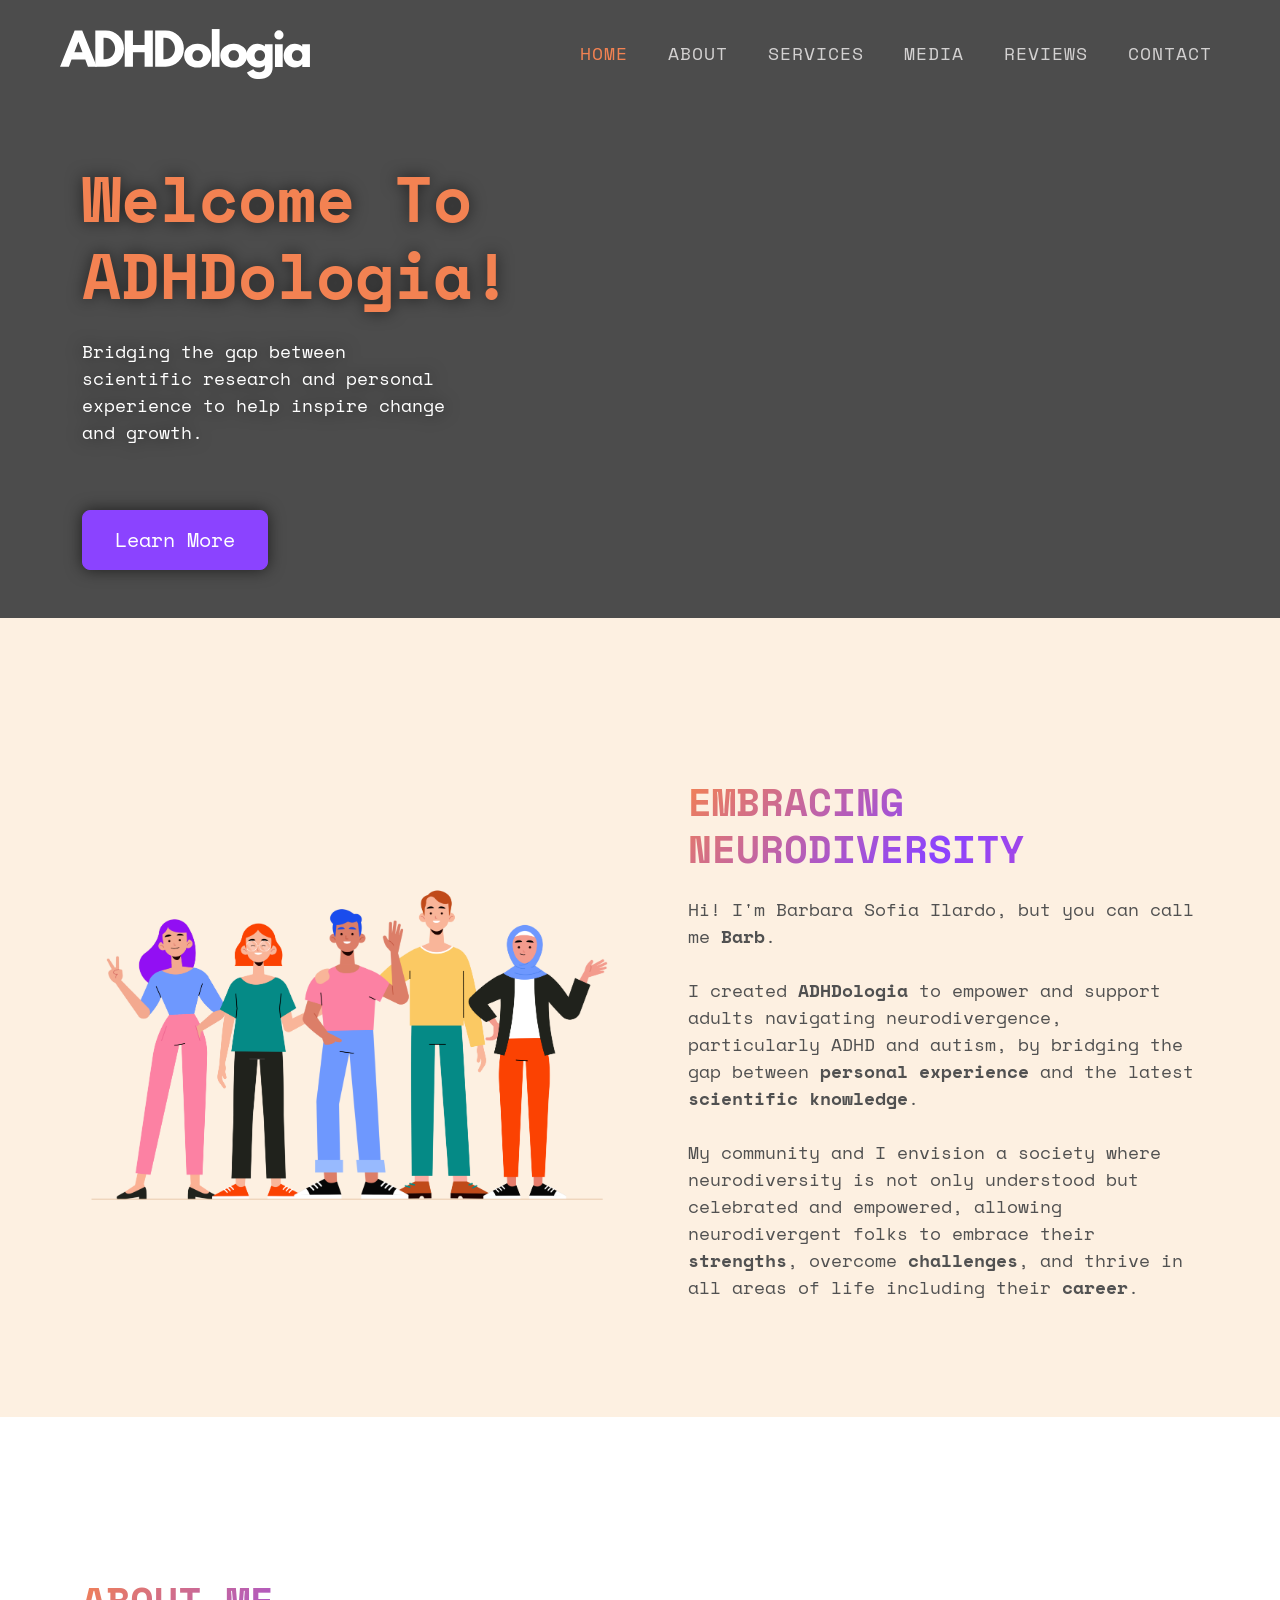
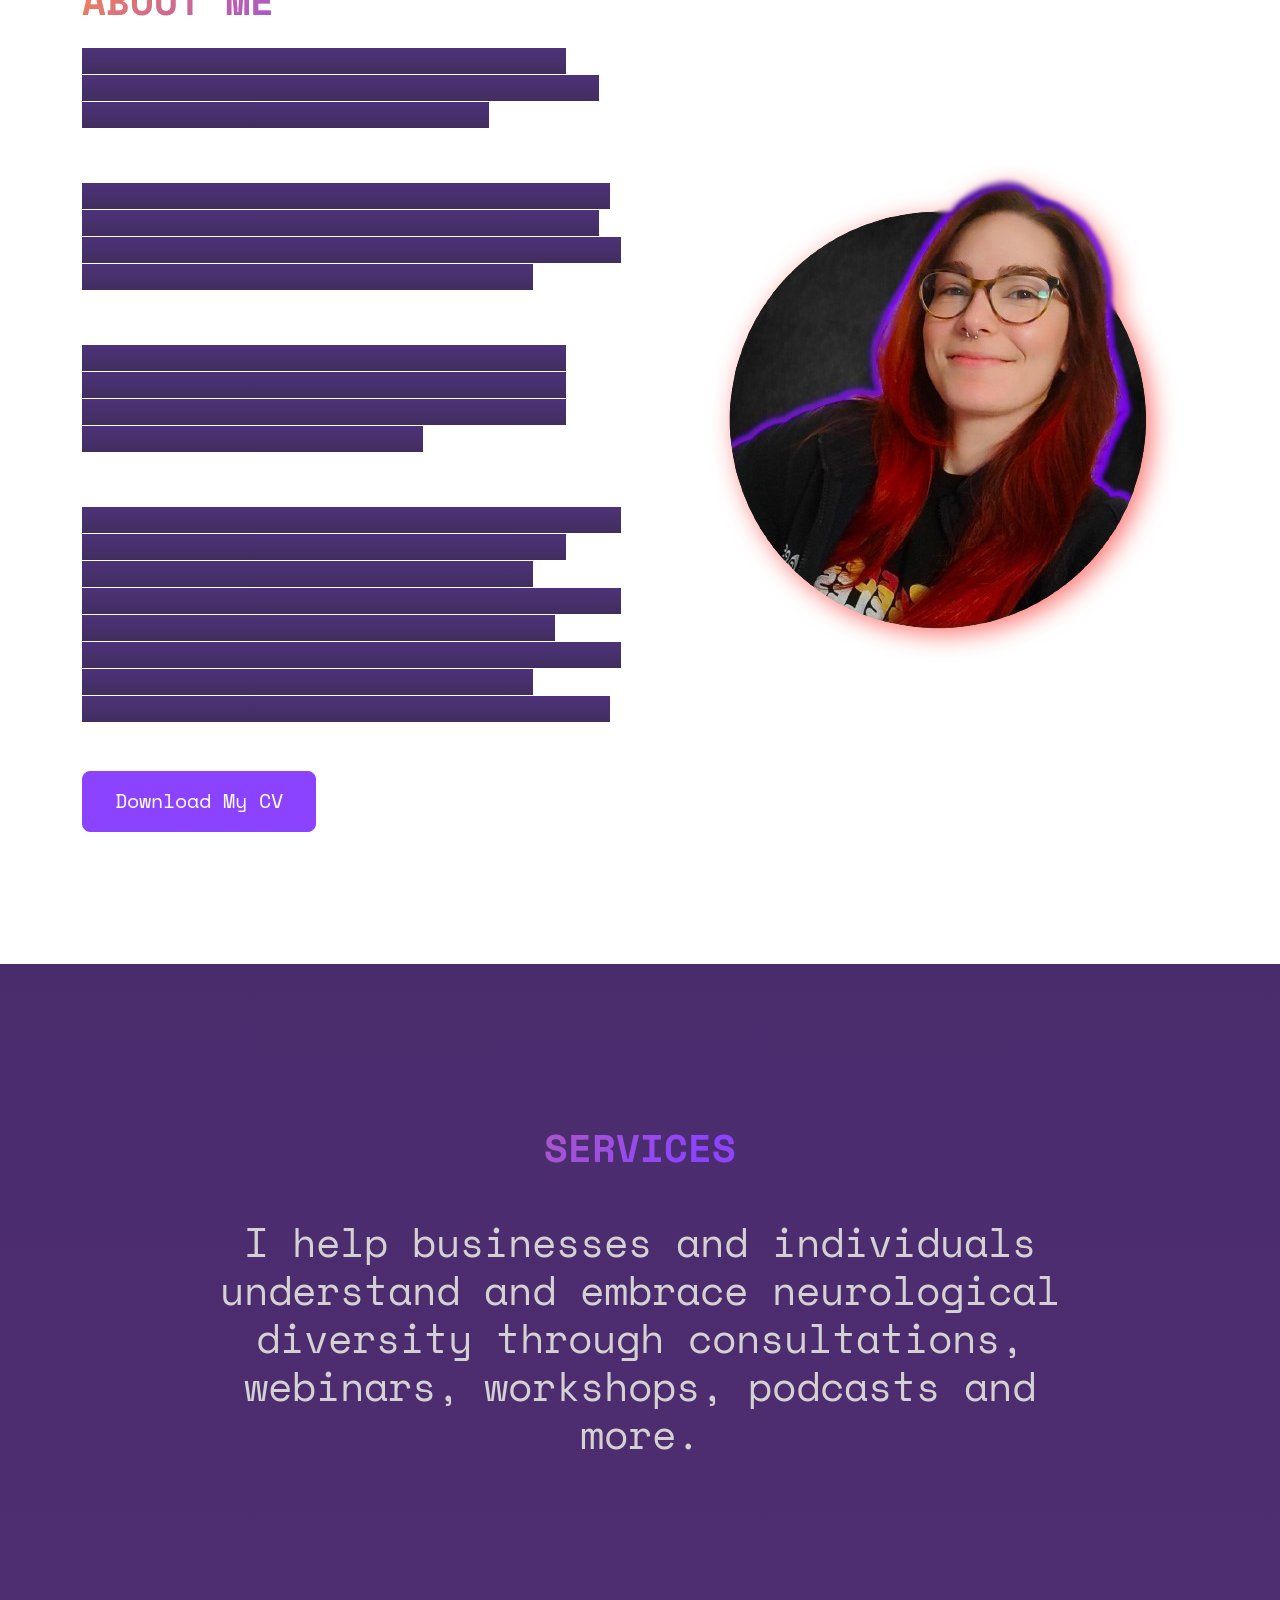
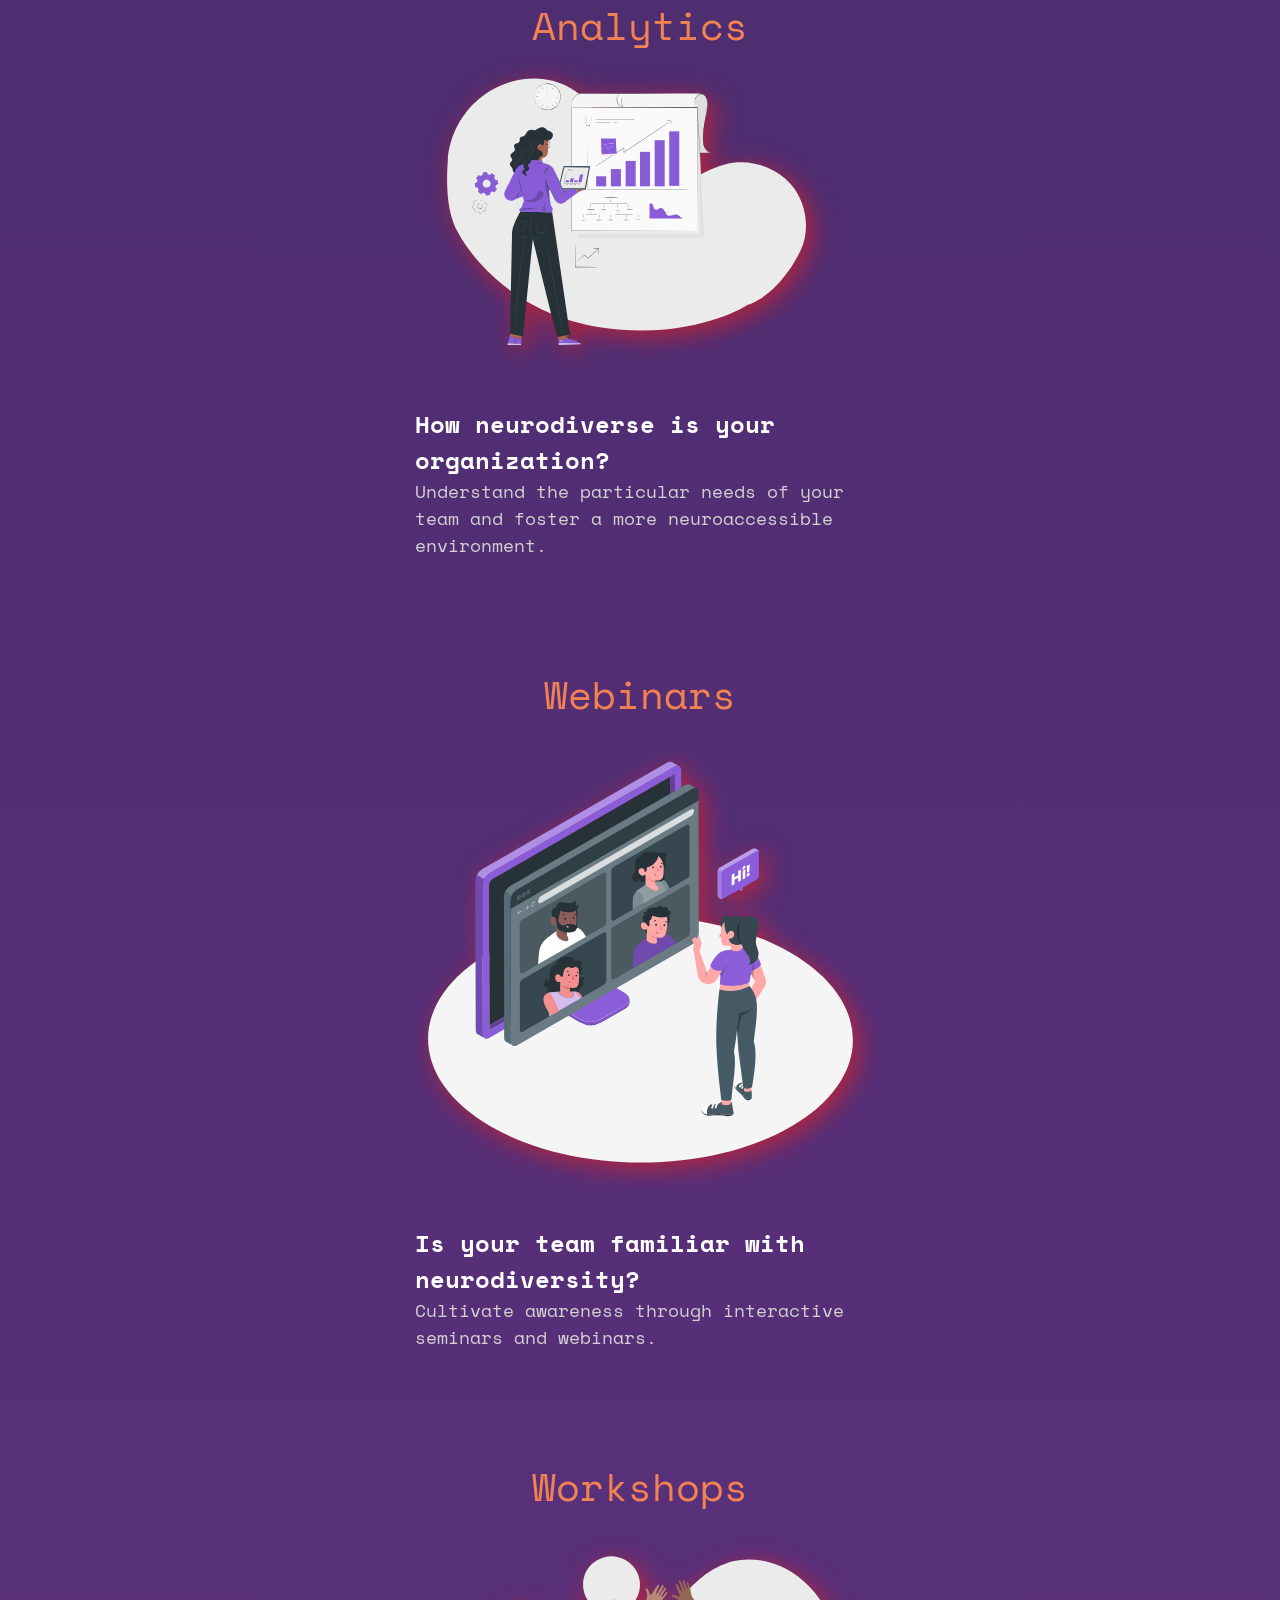
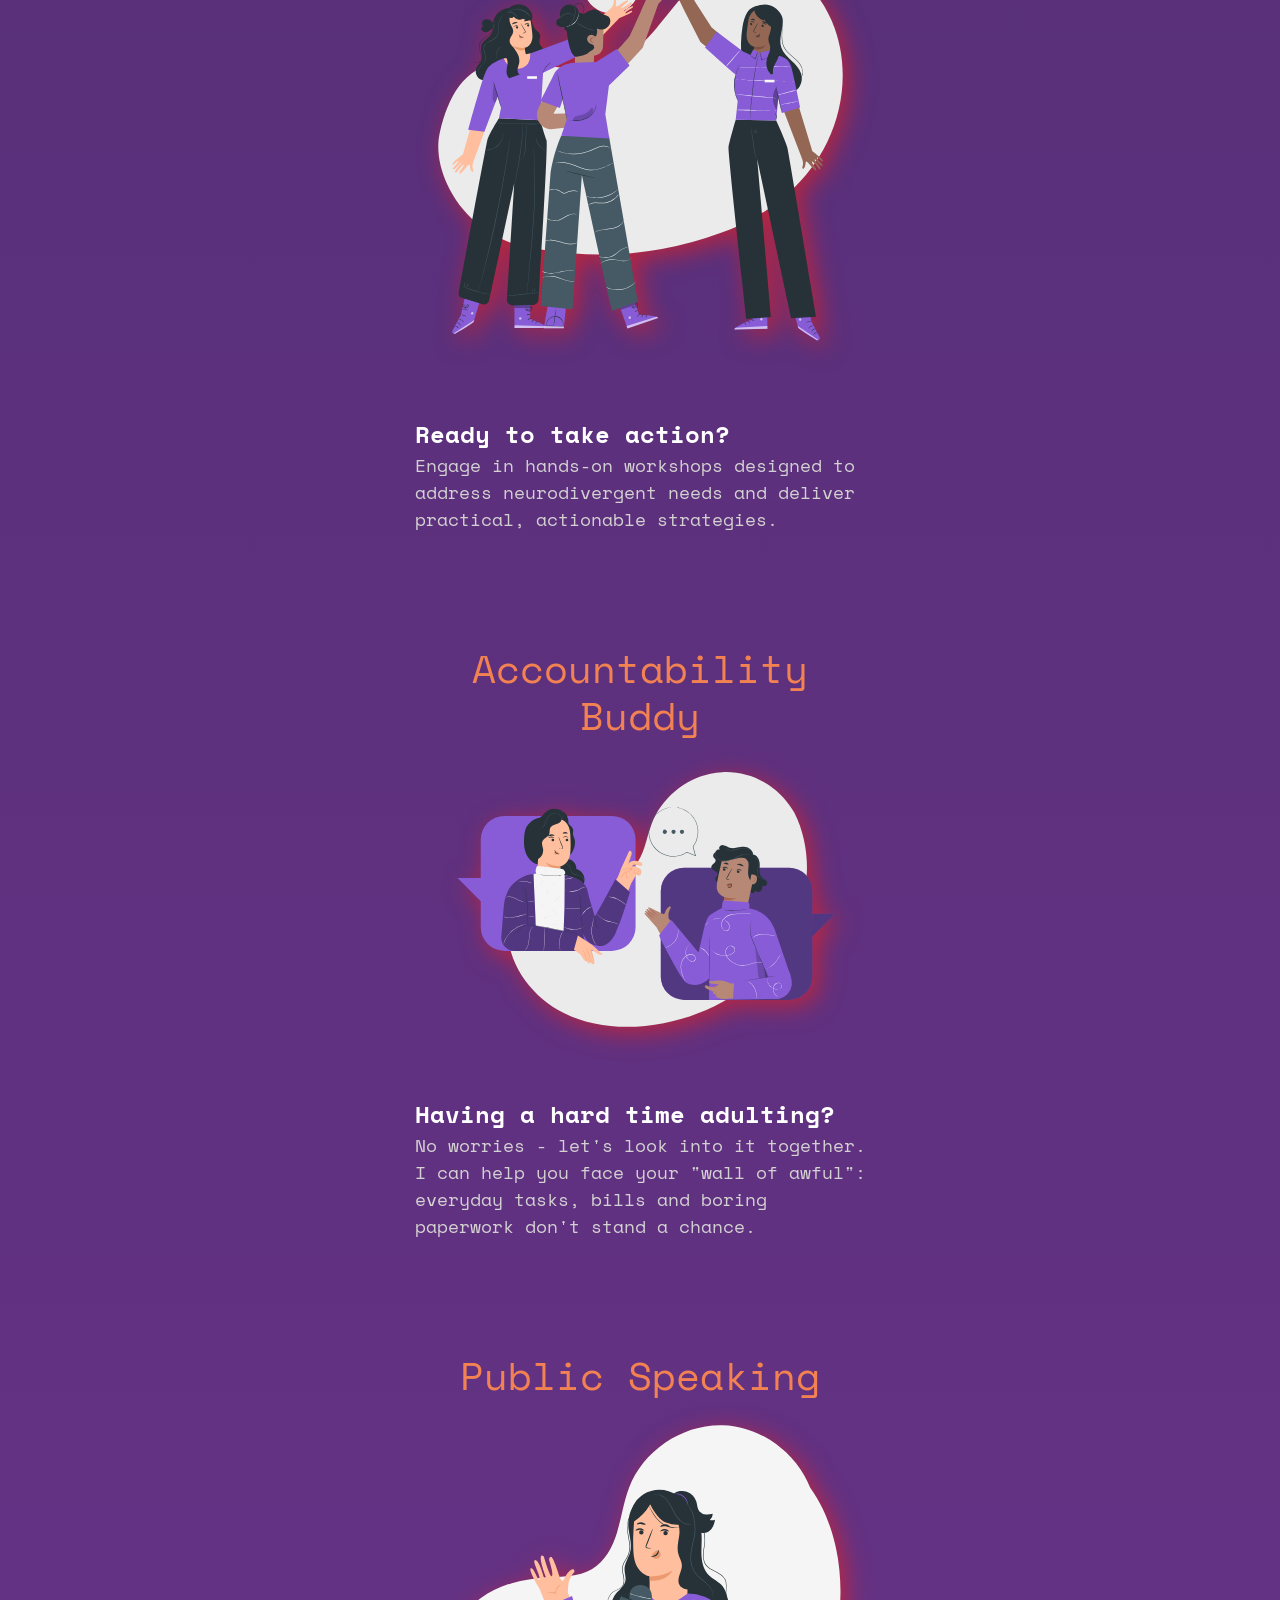
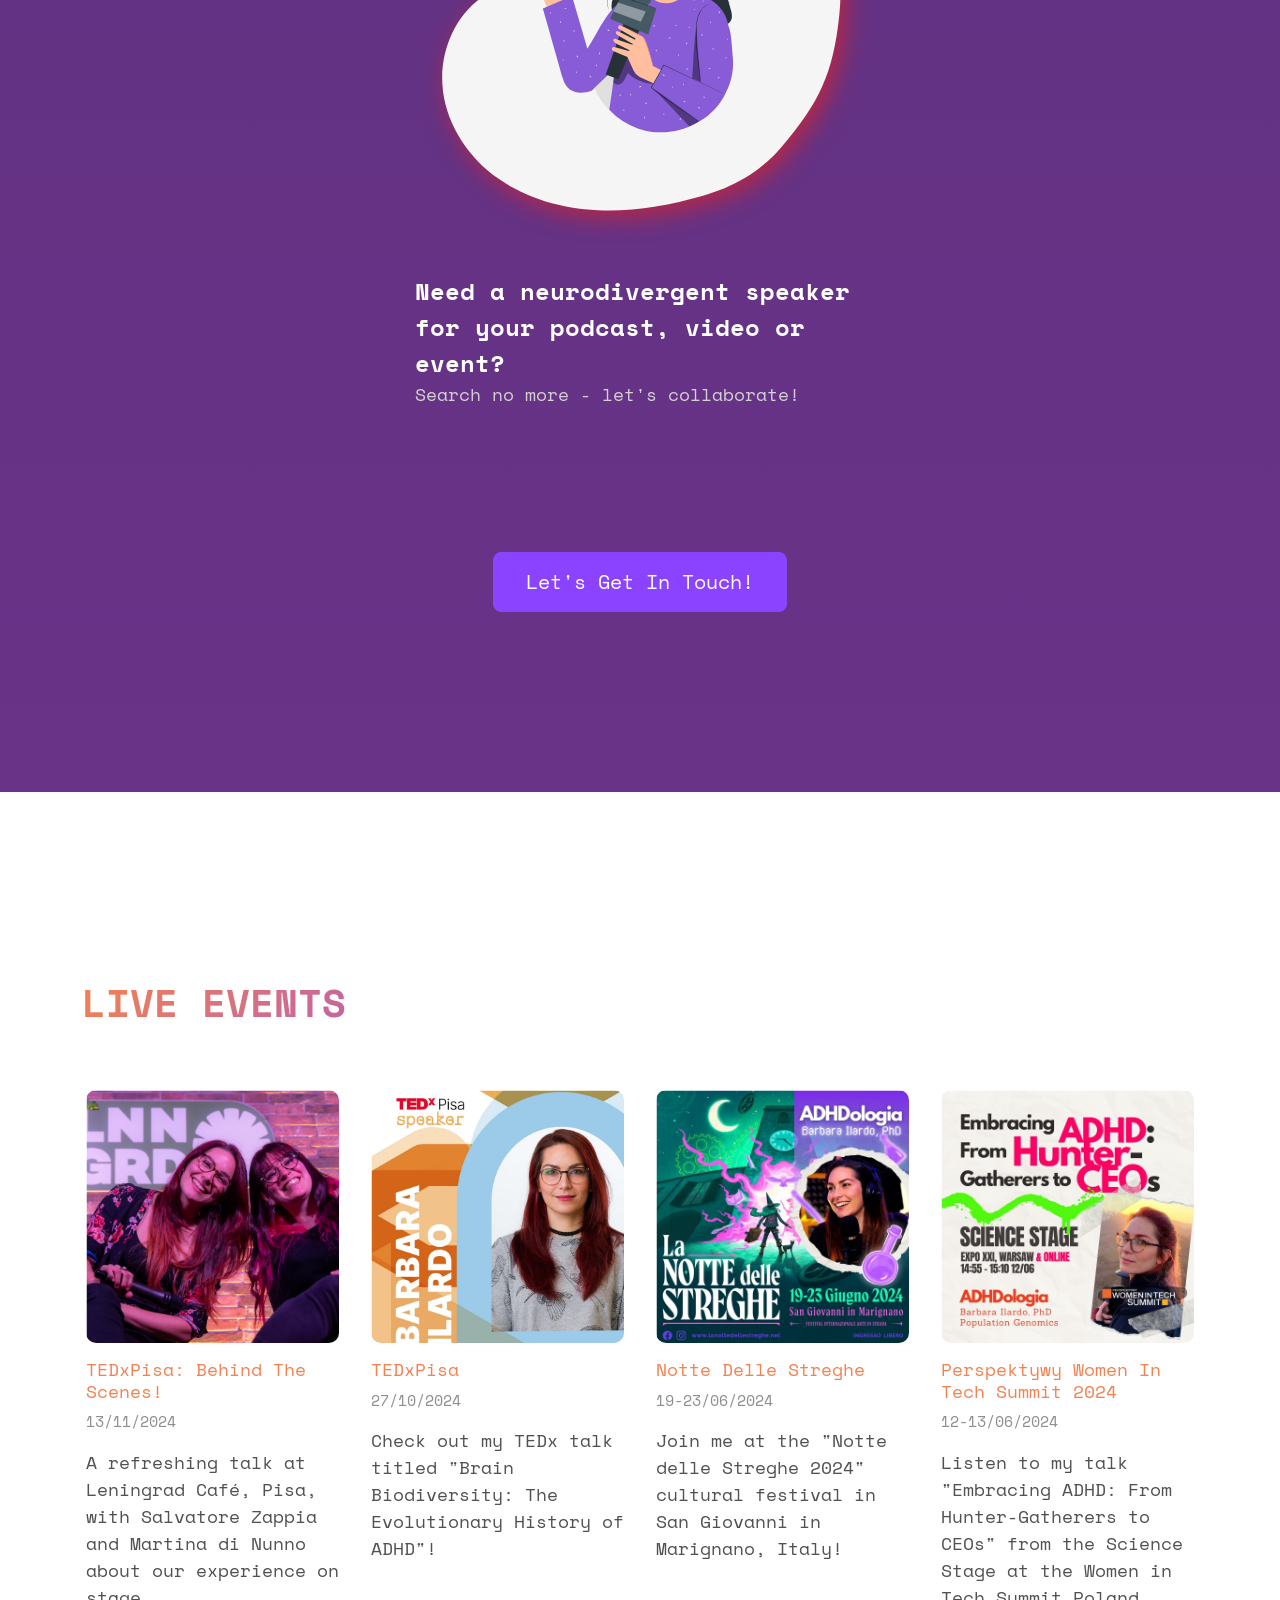
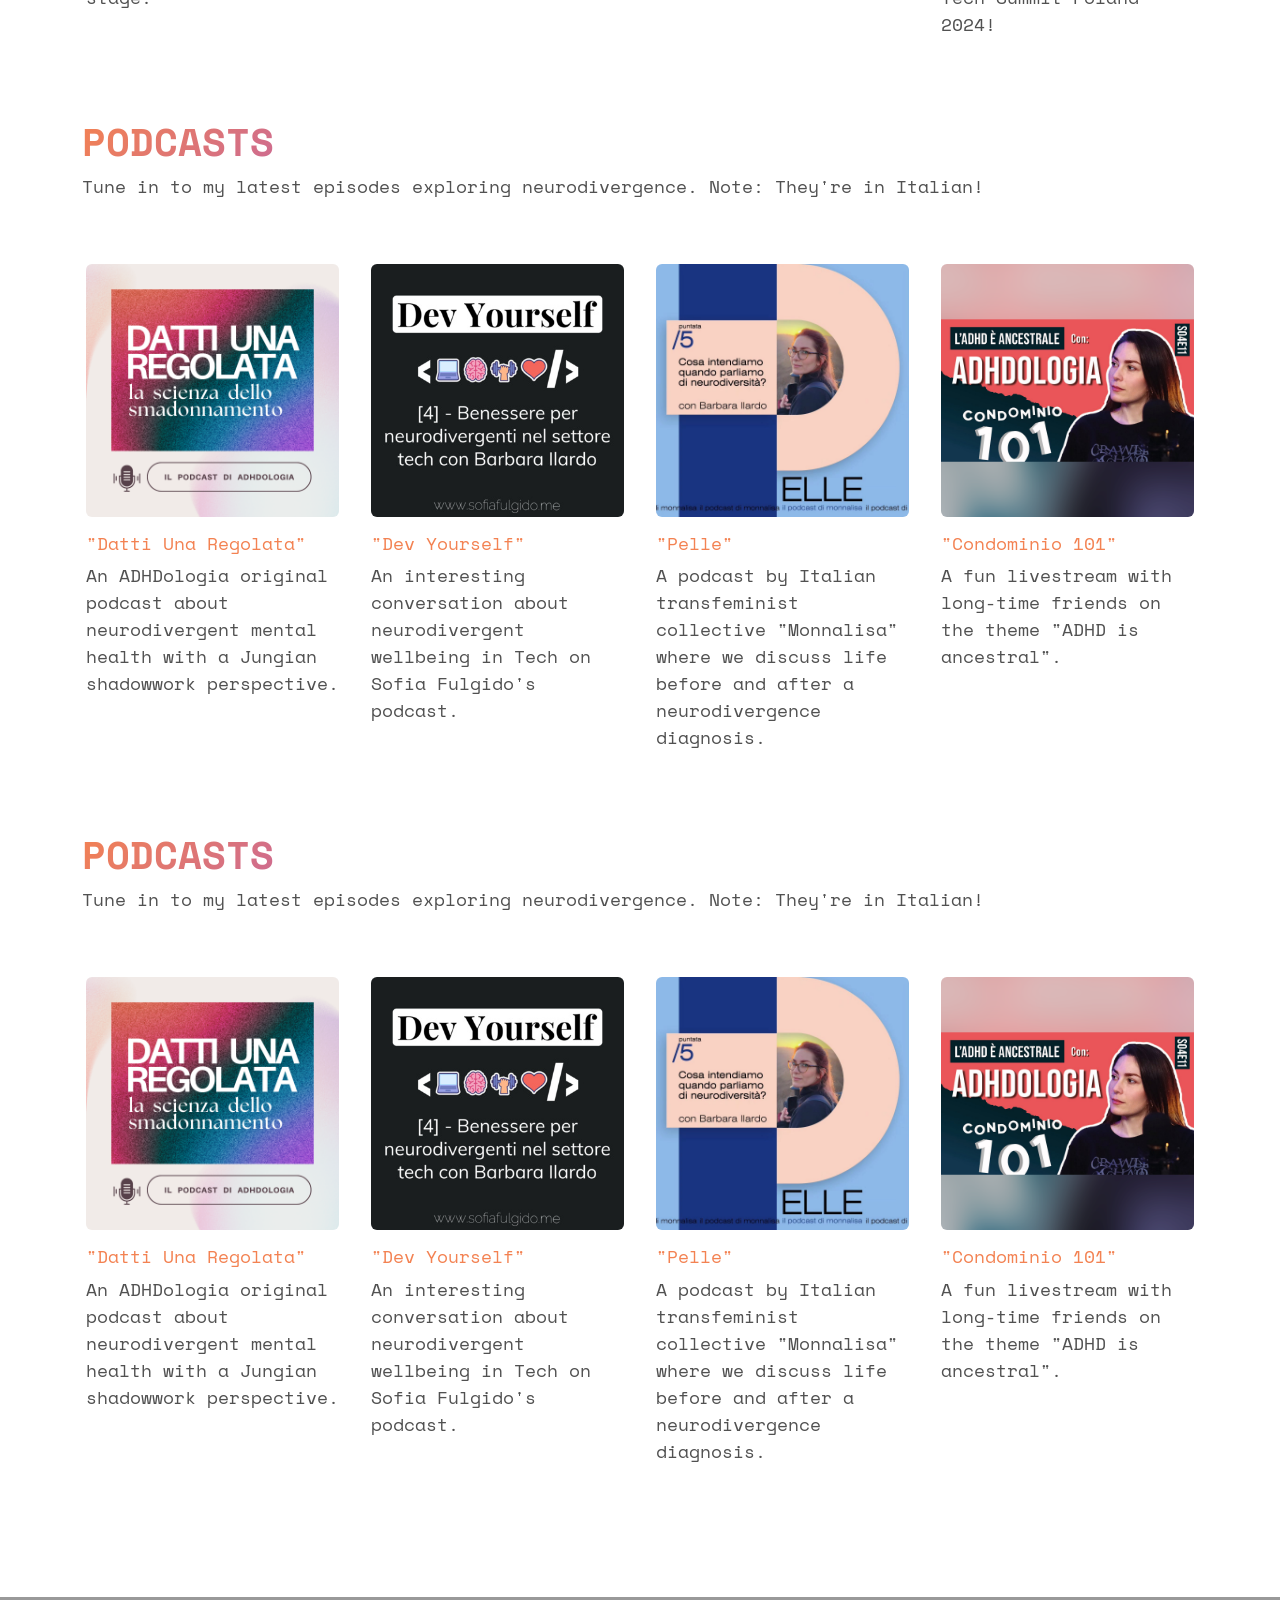
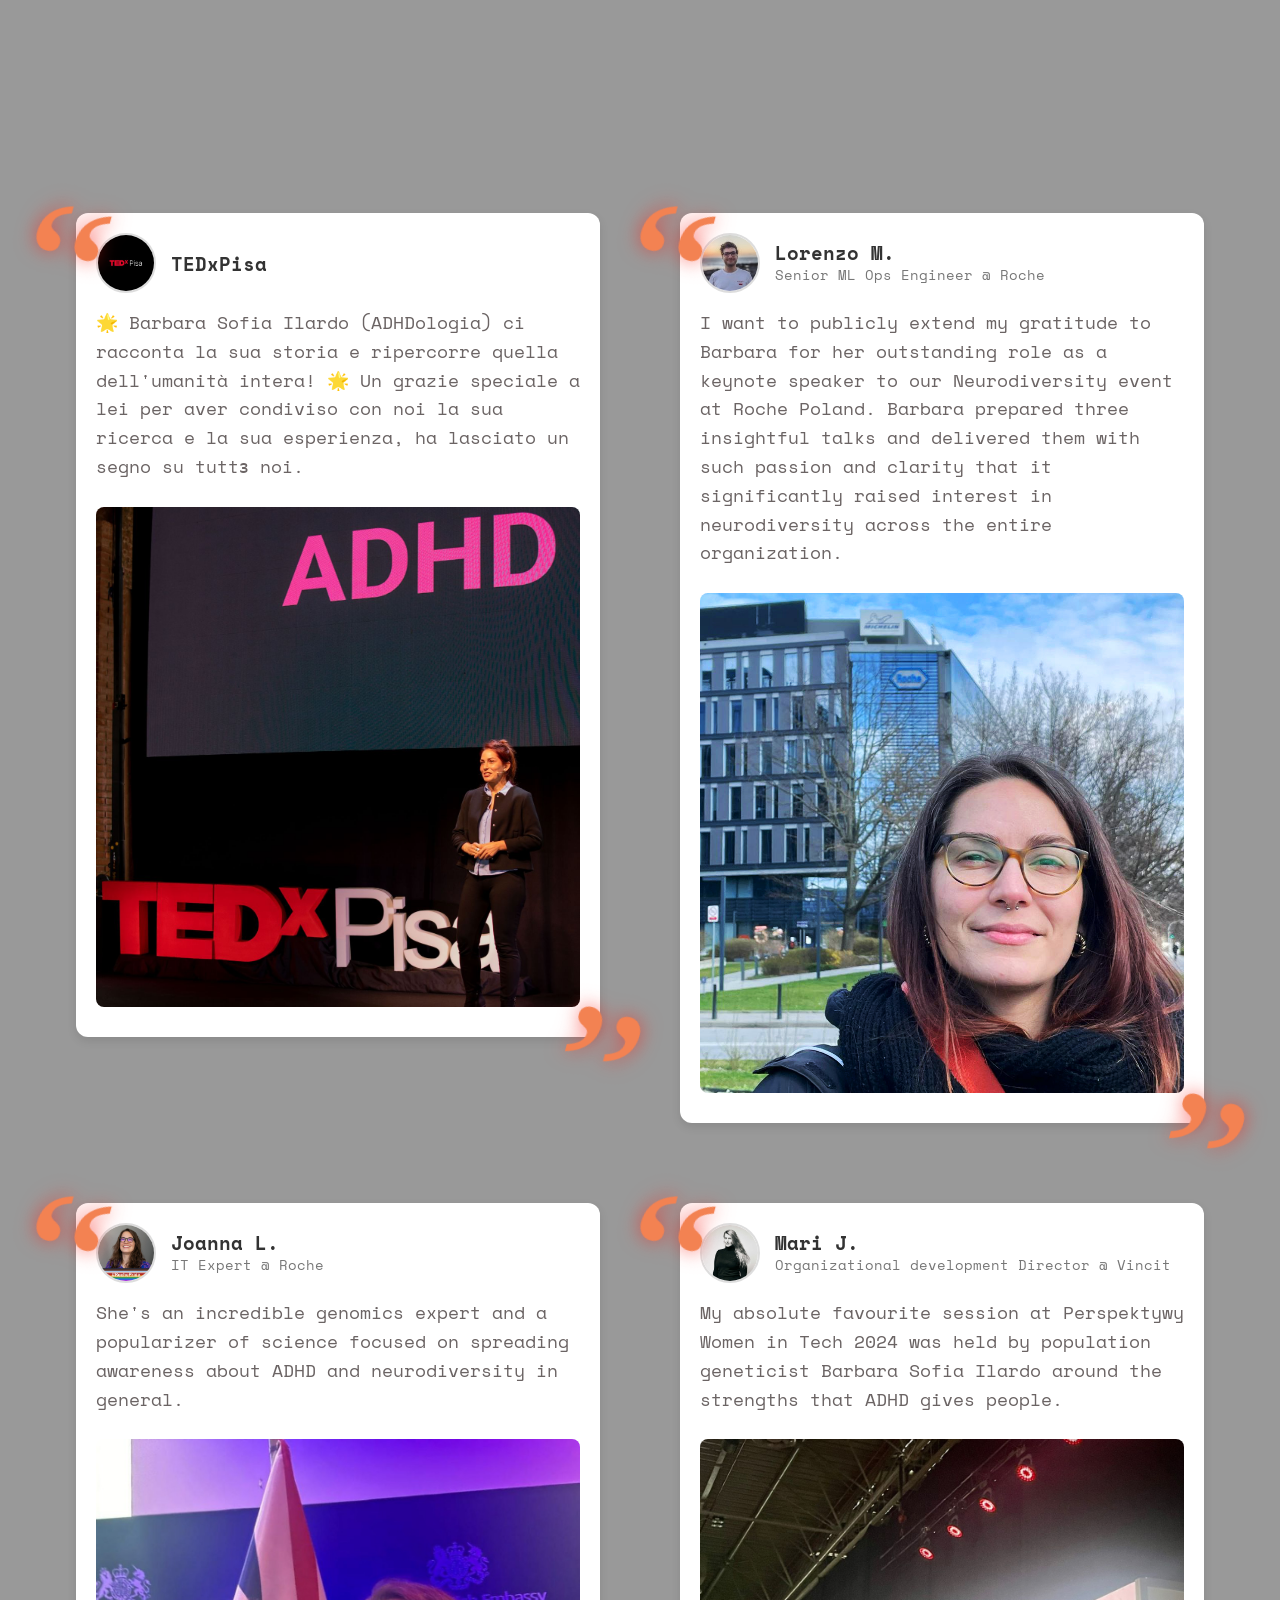
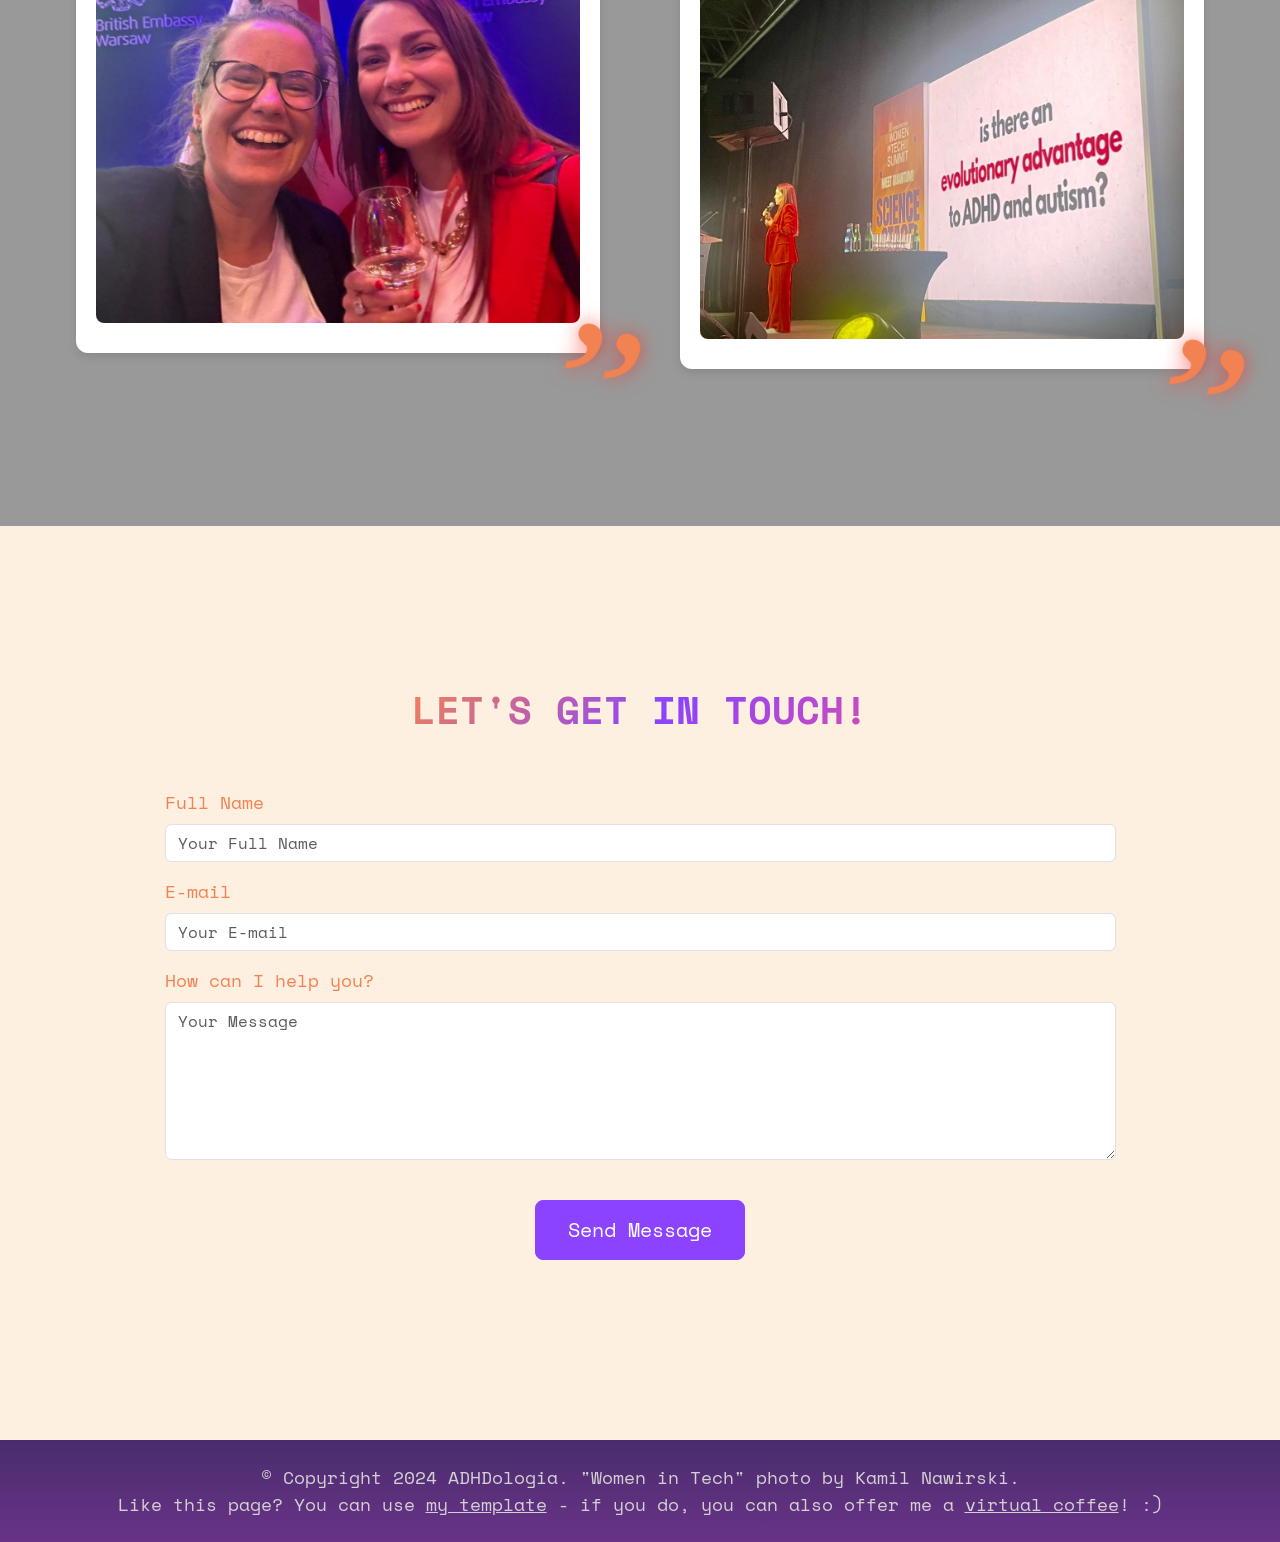
==== index.html @ 79b0a1d1 "Version 2.0: Hopefully mobile layout is truly fixed now." ====
<!doctype html>
<html lang="en">
    <head>
        <title>ADHDologia | Barbara Sofia Ilardo, PhD | Neurodiversity Educator & Consultant </title>
        <meta charset="utf-8">
        <meta http-equiv="X-UA-Compatible" content="IE=edge">
        <meta name="viewport" content="width=device-width, initial-scale=1.0">
        <meta name="format-detection" content="telephone=no">
        <meta name="mobile-web-app-capable" content="yes">
        <meta name="author" content="Barbara Sofia Ilardo">
        
        <meta name="keywords" content="ADHD, ADHDologia, ADHD Italia, ADHD adulti, autismo, autism, neurodiversità, neurodiversity, neuropiccante, neurospicy, Barbara Sofia Ilardo, population genetics, genetica di popolazione, evoluzione, DEI, diversity, inclusion, accessibility, neurotype, disability, accessibilità, inclusione, diversità, disabilità, neurodivergenza, neurodivergence, neurotipo, spettro autistico, diagnosi ADHD, diagnosi Autismo, wellbeing, salute mentale">
        <meta name="description" content="ADHDologia helps businesses and individuals embrace neurodiversity through consultations, webinars, workshops, podcasts and more.">  
        <meta name="google-site-verification" content="vg0CSCJQkRxP-CbJkMh4cCf4i89asDvOd90SHRWxehY" />  

        <link
        href="https://cdn.jsdelivr.net/npm/bootstrap@5.3.2/dist/css/bootstrap.min.css"
        rel="stylesheet"
        integrity="sha384-T3c6CoIi6uLrA9TneNEoa7RxnatzjcDSCmG1MXxSR1GAsXEV/Dwwykc2MPK8M2HN"
        crossorigin="anonymous"
        />
        <link rel="stylesheet" href="https://cdn.jsdelivr.net/npm/swiper@9/swiper-bundle.min.css" />

        <link rel="stylesheet" href="style.css">

        <link rel="preconnect" href="https://fonts.googleapis.com">
        <link rel="preconnect" href="https://fonts.gstatic.com" crossorigin>
        <link href="https://fonts.googleapis.com/css2?family=Montserrat:ital,wght@0,100..900;1,100..900&display=swap" rel="stylesheet"> 
        <link href="https://fonts.googleapis.com/css2?family=Space+Mono&display=swap" rel="stylesheet">

    </head>

    <body data-bs-spy="scroll" data-bs-target="#navbar" data-bs-root-margin="0px 0px -40%" data-bs-smooth-scroll="true" tabindex="0">
        <header id="header" class="site-header">
          <nav class="navbar navbar-expand-lg px-lg-5">
            <div class="container-fluid py-3">
              <a class="navbar-brand" href="#logo">
                <img src="assets/images/ADHDologia_white_logo_transparent.svg" width="250px" alt="ADHDologia Logo">
              </a>
              <button 
              class="navbar-toggler" 
              type="button" 
              data-bs-toggle="collapse" 
              data-bs-target="#navbarTogglerDemo02" 
              aria-controls="navbarTogglerDemo02" 
              aria-expanded="false" 
              aria-label="Toggle navigation">
                <span class="navbar-toggler-icon"></span>
              </button>
              <div class="collapse navbar-collapse justify-content-end" id="navbarTogglerDemo02">
                <ul class="navbar-nav gap-4 text-end mb-2 mb-lg-0">
                  <li class="nav-item">
                    <a class="nav-link active text-uppercase fw-medium" aria-current="page" href="#home">Home</a>
                  </li>
                  <li class="nav-item">
                    <a class="nav-link text-uppercase fw-medium" aria-current="page" href="#about">About</a>
                  </li>
                  <li class="nav-item">
                    <a class="nav-link text-uppercase fw-medium" aria-current="page" href="#services">Services</a>
                  </li>
                  <li class="nav-item">
                    <a class="nav-link text-uppercase fw-medium" aria-current="page" href="#media">Media</a>
                  </li>
                  <li class="nav-item">
                    <a class="nav-link text-uppercase fw-medium" aria-current="page" href="#reviews">Reviews</a>
                  </li>
                  <li class="nav-item">
                    <a class="nav-link text-uppercase fw-medium" aria-current="page" href="#contact">Contact</a>
                  </li>
                </ul>                    
              </div>
            </div>
          </nav>
        </header>

        <section id="home" class="section-padding pb-5 pb-md-0">
            <div class="container">
              <div class="row g-4 flex-row-reverse align-items-center">
                <div class="col-md-6"></div>
                <div class="col-md-6 custom-drop-shadow-black">
                  <h1 class="mb-4">
                    Welcome to ADHDologia!
                  </h1>
                  <p class="col-md-8">
                    Bridging the gap between scientific research and personal experience to help inspire change and growth.
                  </p>
                  <div class="d-flex align-items-center icon mt-2">

                  </div>
                  <a href="#services">
                    <button type="button" class="btn btn-primary btn-lg my-5 btn-color">
                      Learn More
                    </button>                     
                  </a>
                </div>
              </div>
            </div>
        </section>
        
        <section id="about" class="section-padding bg-embracing-neurodiversity">
          <div class="container">
              <div class="row align-items-center">
                  <div class="col-md-6 p-0">
                      <img src="assets/images/diversity2.png" class="img-fluid w-100 h-100 object-fit-cover" alt="About ADHDologia">
                  </div>
                  <div class="col-md-6 ps-md-5 mt-md-0 mt-4">
                      <h2 class="mb-4 text-start animate-character">
                          Embracing neurodiversity
                      </h2>
                      <p>
                          Hi! I'm Barbara Sofia Ilardo, but you can call me <b>Barb</b>.<br><br>
                          I created <b>ADHDologia</b> to empower and support adults navigating neurodivergence, particularly ADHD and autism, by bridging the gap between <b>personal experience</b> and the latest <b>scientific knowledge</b>.
                          <br><br>
                          My community and I envision a society where neurodiversity is not only understood but celebrated and empowered, allowing neurodivergent folks to embrace their <b>strengths</b>, overcome <b>challenges</b>, and thrive in all areas of life including their <b>career</b>.
                      </p>
                  </div>
              </div>
          </div>
      </section>

        <section class ="section-padding bg-white ">
          <div class="container">
             <div class="row align-items-center">

              <div class="col-md-6">
                <h2 class="mb-4 animate-character">
                    About me
                </h2>
                  <div class=" v3">
                    <p>
                      I was born in Argentina and spent a somewhat nomad and problematic childhood and adolescence between Los Angeles, Spain and Italy.
                    </p>
                  </div>
                  <div class=" v3">
                    <p>
                      <br><br>Even though my school grades were high, my self-esteeem and emotional regulation were quite the opposite. I'm your typical chronically-burned-out overachiever (though I'm working on it!).
                    </p>
                  </div>  
                  <div class=" v3">
                    <p>
                      <br><br>During my PhD in Population Genomics at John Moores Liverpool University, I discovered my neurodivergence thanks to social media and a subsequent clinical evaluation.
                    </p>
                  </div>  
                    
                  <div class=" v3">
                      <p>
                        <br><br>ADHDologia is shaped by many things, including my personal experiences as an ADHD and autistic person, my PhD in Population Genomics and academic background in Educational Psychology, my experience in Graphic Design and Full Stack software development and, last but not least, the invaluable feedback and engagement of the #neurospicy community on the <a href="https://www.instagram.com/ADHDologia"  target="_blank">ADHDologia socials</a>.
                      </p>
                  </div>
                      <button type="button" class="btn btn-primary btn-lg mt-5 btn-color" onclick="downloadCV()">
                        Download my CV
                      </button>
              </div>
              <div class="col-md-6 col-md-6 ps-md-5 mt-md-0 mt-4">
                <img src="assets/images/barb_avatar.png" class="img-fluid custom-drop-shadow " alt="About ADHDologia">
            </div>
           </div>
          </div>
      </section>

        <section id="services" class="section-padding tertiary-bg ">
            <div class="container">
              <div class="row">
                <!-- Left padding div -->
                <div class="col-md-1"></div>
                
                <!-- The text content div with horizontal padding -->
                <div class="col-md-10 mb-5 text-center ">
                  <h2 class="animate-character mb-5">Services</h2>
                    <p class="display-6 mb-5">
                        I help businesses and individuals understand and embrace neurological diversity through consultations, webinars, workshops, podcasts and more.
                    </p>
                </div>
                
                <!-- Right padding div -->
                <div class="col-md-1"></div>
            </div>
                <div class="row justify-content-center">
                    <div class="col-lg-5 mb-5 mx-5">
                      <h3 class="mt-5 text-center">Analytics</h3>
                      <img src="assets/icons/Analytics2.svg" class="img-fluid custom-drop-shadow" width="500px" alt="Analytics">
                      <p class="mt-5">
                        <b style="font-size: x-large; color: white;">How neurodiverse is your organization?</b>
                        <br>Understand the particular needs of your team and foster a more neuroaccessible environment.
                      </p>
                    </div>
                    <div class="col-lg-5 mb-5 mx-5">
                      <h3 class="mt-5 text-center">Webinars</h3>
                      <img src="assets/icons/Webinar2.svg" class="img-fluid custom-drop-shadow" width="500px" alt="Single Webinar">
                      <p class="mt-5">
                        <b style="font-size: x-large; color: white;">Is your team familiar with neurodiversity?</b>
                        <br>Cultivate awareness through interactive seminars and webinars.

                      </p>
                    </div>
                </div>
                <div class="row justify-content-center">
                    <div class="col-lg-5 mb-5 mx-5">
                      <h3 class="mt-5 text-center">Workshops</h3>
                      <img src="assets/icons/Workshop2.svg" class="img-fluid custom-drop-shadow" width="500px" alt="Webinar Series">
                      <p class="mt-5">
                        <b style="font-size: x-large; color: white;">Ready to take action?</b>
                        <br> Engage in hands-on workshops designed to address neurodivergent needs and deliver practical, actionable strategies.                      </p>
                    </div>
                    <div class="col-lg-5 mb-5 mx-5">
                      <h3 class="mt-5 text-center">Accountability Buddy</h3>
                      <img src="assets/icons/Consultant.svg" class="img-fluid custom-drop-shadow" width="500px" alt="Webinar Series">
                      <p class="mt-5">
                        <b style="font-size: x-large; color: white;">Having a hard time adulting?</b>
                          <br>No worries - let's look into it together. I can help you face your "wall of awful": everyday tasks, bills and boring paperwork don't stand a chance.
                      </p>
                    </div>
                    <div class="col-lg-5 mb-5 mx-5">
                      <h3 class="mt-5 text-center">Public Speaking</h3>
                      <img src="assets/icons/Podcast2.svg" class="img-fluid custom-drop-shadow" width="500px" alt="Webinar Series">
                      <p class="mt-5">
                        <b style="font-size: x-large; color: white;">Need a neurodivergent speaker for your podcast, video or event?</b>
                          <br>Search no more - let's collaborate!
                      </p>
                      <div class="mt-5 pt-5 text-center">
                        <a href="#contact">
                          <button type="button" class="btn btn-primary btn-lg mt-5 btn-color ">
                            Let's get in touch!
                          </button>
                        </a>
                      </div>
                    </div>
                </div>
            </div>

        </section>


        <section id="media" class="section-padding bg-white">
          <img src="assets/images/wave.svg" class="wave-separator">


          <div class="container">
            <!-- Events Header -->
            <div class="mb-5">
              <h2 class="animate-character">Live events</h2>
              <p></p>
            </div>
        
            <!-- Events Responsive Grid -->
            <div class="row row-cols-1 row-cols-sm-2 row-cols-md-4 g-4">
              <!-- Event 1 -->
              <div class="col media-item">
                <a href="https://www.instagram.com/p/DCHVahRCc0d/?img_index=1" target="_blank" rel="noopener noreferrer" class="text-decoration-none">

                  <div class="square-container">
                    <img src="assets/images/events/leningrad2.jpg" class="img-fluid" alt="TEDxPisa Behind the scenes.">
                  </div>
                  <h5 class="mt-3">TEDxPisa: Behind the Scenes!</h5>
                  <p class="smol-grey">13/11/2024</p>
                  <p>A refreshing talk at Leningrad Café, Pisa, with Salvatore Zappia and Martina di Nunno about our experience on stage.</p>
                </a>
              </div>
              
              <!-- Event 2 -->
              <div class="col media-item">
                <a href="https://www.youtube.com/watch?v=wifrsVbrkAE" target="_blank" rel="noopener noreferrer" class="text-decoration-none">
                  <div class="square-container">
                    <img src="assets/images/events/tedxpisa1.jpg" class="img-fluid" alt="TEDxPisa Barbara Sofia Ilardo">
                  </div>
                  <h5 class="mt-3">TEDxPisa</h5>
                  <p class="smol-grey">27/10/2024</p>

                  <p>Check out my TEDx talk titled "Brain Biodiversity: The Evolutionary History of ADHD"!</p>
                </a>
              </div>
        
        
              <!-- event 3 -->
              <div class="col media-item">
                <a href="https://www.instagram.com/p/C8ebUMdCuxe/?img_index=1" target="_blank" rel="noopener noreferrer" class="text-decoration-none">
                  <div class="square-container">
                    <img src="assets/images/events/notte_delle_streghe1.jpg" class="img-fluid" alt="Barbara Ilardo alla Notte delle Streghe 2024 San Giovanni in Marignano">
                  </div>
                  <h5 class="mt-3">Notte delle Streghe</h5>
                  <p class="smol-grey">19-23/06/2024</p>

                  <p>Join me at the "Notte delle Streghe 2024" cultural festival in San Giovanni in Marignano, Italy!</p>
                </a>
              </div>
        
              <!-- event 4 -->
              <div class="col media-item">
                <a href="https://www.youtube.com/watch?v=TWvnwRm7DDk" target="_blank" rel="noopener noreferrer" class="text-decoration-none">
                  <div class="square-container">
                    <img src="assets/images/events/women_in_tech1.jpg" class="img-fluid" alt="TEDxPisa Barbara Sofia Ilardo">
                  </div>
                  <h5 class="mt-3">Perspektywy Women in Tech Summit 2024</h5>
                  <p class="smol-grey">12-13/06/2024</p>

                  <p>Listen to my talk "Embracing ADHD: From Hunter-Gatherers to CEOs" from the Science Stage at the Women in Tech Summit Poland 2024!</p>
                </a>
              </div>

              
            </div>
          </div>

          <div class="container">
            <!-- Podcasts Header -->
            <div class="my-5">
              <h2 class="animate-character">Podcasts</h2>
              <p>Tune in to my latest episodes exploring neurodivergence. Note: They're in Italian!</p>
            </div>
        
            <!-- Podcasts Responsive Grid -->
            <div class="row row-cols-1 row-cols-sm-2 row-cols-md-4 g-4">
              <!-- Podcast 1 -->
              <div class="col media-item">
                <a href="https://open.spotify.com/episode/0zf7D9bXhSw8gci6bYdquu?si=281a8c19dfbd4fe7" target="_blank" rel="noopener noreferrer" class="text-decoration-none">
                  <img src="assets/podcast/Datti_una_regolata_podcast.png" class="img-fluid" alt="Podcast Episode 1">
                  <h5 class="mt-3">"Datti una Regolata"</h5>
                  <p>An ADHDologia original podcast about neurodivergent mental health with a Jungian shadowwork perspective.</p>
                </a>
              </div>
        
              <!-- Podcast 2 -->
              <div class="col media-item">
                <a href="https://open.spotify.com/episode/0SMiLrWwm5EvoQTMbf2Mse?si=a04705140b564b3c&nd=1&dlsi=7f98c55ef42a4605" target="_blank" rel="noopener noreferrer" class="text-decoration-none">
                  <img src="assets/podcast/Dev_yourself_podcast.jpg" class="img-fluid" alt="Podcast Episode 2">
                  <h5 class="mt-3">"Dev Yourself"</h5>
                  <p>An interesting conversation about neurodivergent wellbeing in Tech on Sofia Fulgido's podcast.</p>
                </a>
              </div>
        
              <!-- Podcast 3 -->
              <div class="col media-item">
                <a href="https://open.spotify.com/episode/1U1W09eKwNdm0P3I6psGRT?si=5dc495c146984ed0&nd=1&dlsi=0c4ec3366c8a41a1" target="_blank" rel="noopener noreferrer" class="text-decoration-none">
                  <img src="assets/podcast/Pelle_podcast.jpeg" class="img-fluid" alt="Podcast Episode 3">
                  <h5 class="mt-3">"Pelle"</h5>
                  <p>A podcast by Italian transfeminist collective "Monnalisa" where we discuss life before and after a neurodivergence diagnosis.</p>
                </a>
              </div>
        
              <!-- Podcast 4 -->
              <div class="col media-item">
                <a href="https://youtu.be/XYS3Dl9YeXs" target="_blank" rel="noopener noreferrer" class="text-decoration-none">
                  <img src="assets/podcast/Condominio101_podcast.png" class="img-fluid" alt="Podcast Episode 4">
                  <h5 class="mt-3">"Condominio 101"</h5>
                  <p>A fun livestream with long-time friends on the theme "ADHD is ancestral".</p>
                </a>
              </div>
            </div>
          </div>

          <div class="container">

            <!-- Podcasts Header -->
            <div class="my-5">
              <h2 class="animate-character">Podcasts</h2>
              <p>Tune in to my latest episodes exploring neurodivergence. Note: They're in Italian!</p>
            </div>
        
            <!-- Podcasts Responsive Grid -->
            <div class="row row-cols-1 row-cols-sm-2 row-cols-md-4 g-4">
              <!-- Podcast 1 -->
              <div class="col media-item">
                <a href="https://open.spotify.com/episode/0zf7D9bXhSw8gci6bYdquu?si=281a8c19dfbd4fe7" target="_blank" rel="noopener noreferrer" class="text-decoration-none">
                  <img src="assets/podcast/Datti_una_regolata_podcast.png" class="img-fluid" alt="Podcast Episode 1">
                  <h5 class="mt-3">"Datti una Regolata"</h5>
                  <p>An ADHDologia original podcast about neurodivergent mental health with a Jungian shadowwork perspective.</p>
                </a>
              </div>
        
              <!-- Podcast 2 -->
              <div class="col media-item">
                <a href="https://open.spotify.com/episode/0SMiLrWwm5EvoQTMbf2Mse?si=a04705140b564b3c&nd=1&dlsi=7f98c55ef42a4605" target="_blank" rel="noopener noreferrer" class="text-decoration-none">
                  <img src="assets/podcast/Dev_yourself_podcast.jpg" class="img-fluid" alt="Podcast Episode 2">
                  <h5 class="mt-3">"Dev Yourself"</h5>
                  <p>An interesting conversation about neurodivergent wellbeing in Tech on Sofia Fulgido's podcast.</p>
                </a>
              </div>
        
              <!-- Podcast 3 -->
              <div class="col media-item">
                <a href="https://open.spotify.com/episode/1U1W09eKwNdm0P3I6psGRT?si=5dc495c146984ed0&nd=1&dlsi=0c4ec3366c8a41a1" target="_blank" rel="noopener noreferrer" class="text-decoration-none">
                  <img src="assets/podcast/Pelle_podcast.jpeg" class="img-fluid" alt="Podcast Episode 3">
                  <h5 class="mt-3">"Pelle"</h5>
                  <p>A podcast by Italian transfeminist collective "Monnalisa" where we discuss life before and after a neurodivergence diagnosis.</p>
                </a>
              </div>
        
              <!-- Podcast 4 -->
              <div class="col media-item">
                <a href="https://youtu.be/XYS3Dl9YeXs" target="_blank" rel="noopener noreferrer" class="text-decoration-none">
                  <img src="assets/podcast/Condominio101_podcast.png" class="img-fluid" alt="Podcast Episode 4">
                  <h5 class="mt-3">"Condominio 101"</h5>
                  <p>A fun livestream with long-time friends on the theme "ADHD is ancestral".</p>
                </a>
              </div>
            </div>
          </div>
        </section>  


        <section id="reviews" class="section-padding">

          <div class="container">
            
            <div class="testimonial-card-wrapper">
              
              <!-- Testimonial Card 0 -->
              <div class="testimonial-card">
                <div class="testimonial-header">
                  <img src="assets/images/reviewers/tedxpisa.jpeg" alt="TEDxPisa" class="reviewer-photo">
                  <div class="reviewer-details">
                    <h4>TEDxPisa</h4>
                    <!--                     <p class="muted">Senior ML Ops Engineer @ Roche</p>
                  -->                  </div>
                </div>
                <div  class="testimonial-text">
                  <p>
                    🌟 Barbara Sofia Ilardo (ADHDologia) ci racconta la sua storia e ripercorre quella dell'umanità intera! 🌟
                    Un grazie speciale a lei per aver condiviso con noi la sua ricerca e la sua esperienza, ha lasciato un segno su tuttɜ noi.                  </p>
                    <img src="assets/images/reviewers/tedxpisa_testimonial_photo.jpeg" alt="Review Photo" class="testimonial-photo">
                  </div>  
                </div>
                
                <!-- Testimonial Card 1 -->
                <div class="testimonial-card">
                  <div class="testimonial-header">
                    <img src="assets/images/reviewers/lorenzo_maffioli.jpeg" alt="Lorenzo M." class="reviewer-photo">
                    <div class="reviewer-details">
                      <h4>Lorenzo M.</h4>
                      <p class="muted">Senior ML Ops Engineer @ Roche</p>
                    </div>
                  </div>
                  <div  class="testimonial-text">
                    <p>
                      I want to publicly extend my gratitude to Barbara for her outstanding role as a keynote speaker to our Neurodiversity event at Roche Poland. Barbara prepared three insightful talks and delivered them with such passion and clarity that it significantly raised interest in neurodiversity across the entire organization.
                    </p>
                    <img src="assets/images/reviewers/lorenzo_maffioli_testimonial_photo.jpeg" alt="Review Photo" class="testimonial-photo">
                  </div>  
                </div>
                
                
                <!-- Testimonial Card 2 -->
                <div class="testimonial-card">
                  <!-- User Info -->
                  <div class="testimonial-header">
                    <img src="assets/images/reviewers/joanna_lange.jpeg" alt="Joanna L." class="reviewer-photo">
                    <div class="reviewer-details">
                      <h4>Joanna L.</h4>
                      <p class="muted">IT Expert @ Roche</p>
                    </div>
                  </div>
                  <!-- Testimonial Content -->
                  <div  class="testimonial-text">
                    <p>
                      She's an incredible genomics expert and a popularizer of science focused on spreading awareness about ADHD and neurodiversity in general. 
                    </p>  
                    <!-- User Photo Submission -->
                    <img src="assets/images/reviewers/joanna_lange_testimonial_photo.jpg" alt="Review Photo" class="testimonial-photo">
                  </div>
                </div>
                
                <!-- Testimonial Card 3 -->
                <div class="testimonial-card">
                  <!-- User Info -->
                  <div class="testimonial-header">
                    <img src="assets/images/reviewers/Mari_Jokiranta.jpeg" alt="Mari J." class="reviewer-photo">
                    <div class="reviewer-details">
                      <h4>Mari J.</h4>
                      <p class="muted">Organizational development Director @ Vincit</p>
                    </div>
                  </div>
                  <!-- Testimonial Content -->
                  <div  class="testimonial-text">
                    <p>
                      My absolute favourite session at Perspektywy Women in Tech 2024 was held by population geneticist Barbara Sofia Ilardo around the strengths that ADHD gives people.
                    </p>
                    <!-- User Photo Submission -->
                    <img src="assets/images/reviewers/Mari_Jokiranta_testimonial_photo.jpeg" alt="Review Photo" class="testimonial-photo">
                  </div>
                </div>
                
              </div>
              
            </div>
          </div>
        </section>
        

        <section id="contact" class="section-padding bg-embracing-neurodiversity">
          <div class="container">
            <div class="row">

              <div class="col mt-0">
                
                <div class="text-center mb-5">
                  <h2 class="text-primary animate-character">Let's Get in Touch!</h2>
                </div>
                <form action="https://api.web3forms.com/submit" method="POST" class="row g-3">
                  <input type="hidden" name="access_key" value="aaec04aa-dc60-4611-9ef1-6d02f8ef34b8">
                  
                  <div class="col-12">
                    <label for="full-name" class="form-label">Full Name</label>
                    <input type="text" id="full-name" name="full-name" class="form-control" placeholder="Your Full Name" required>
                  </div>
                  <div class="col-12">
                    <label for="email" class="form-label">E-mail</label>
                    <input type="email" id="email" name="email" class="form-control" placeholder="Your E-mail" required>
                  </div>
                  <div class="col-12">
                    <label for="message" class="form-label">How can I help you?</label>
                    <textarea id="message" name="message" class="form-control" placeholder="Your Message" rows="6" required></textarea>
                  </div>
                  <div class="col-12 text-center mb-5">
                    <input type="hidden" name="redirect" value="https://web3forms.com/success">
                    <button type="submit" class="btn btn-primary btn-lg mt-4">Send Message</button>
                  </div>
                </form>
              </div>
              
<!--               <div class="col mt-0">
                <div id="ig-embed" class="container">
                  <iframe 
                  src="https://instagram.com/adhdologia/embed" 
                  width="300" 
                  height="300"
                  frameborder="5" 
                  scrolling="no" 
                  allowtransparency="true">
                </iframe>
              </div>
            </div>
             -->
          </div>
          
        </section>
        

<!--         <footer id="footer" class="section-padding bg-white">
          <div class="container align-items-center">
            <div class="row">
              <div class="col">
                <div class="col-md-6 offset-md-3 text-center">
                  <h2 class="mb-3">
                      Stay tuned for my newsletter!
                  </h2>
                  <p>
                      It's not out yet but it's just a matter of time.
                  </p>
                  <button type="button" class="btn btn-primary btn-lg mt-4">
                      Sign up!
                  </button>
                </div>
              </div>

              <div class="col">
                <div class="container">
                  <iframe 
                  src="https://instagram.com/adhdologia/embed" 
                  width="600" 
                  height="620"
                  frameborder="5" 
                  scrolling="no" 
                  allowtransparency="true">
                  </iframe>
                </div>
              </div>
            </div>
          </div>
        </footer> -->

        <!-- <hr class="m-0"> -->
        <div class="footer-bottom container-fluid text-center tertiary-bg">
          <div class="copyright py-4">
            <p class="mb-0"> © Copyright 2024 ADHDologia. "Women in Tech" photo by Kamil Nawirski.<br> Like this page? You can use <a href="https://github.com/barbarailardo/barbarailardo.github.io" target="_blank">my template</a> - if you do, you can also offer me a <a href="https://ko-fi.com/ADHDologia" target="_blank">virtual coffee</a>! :) 
            </p>
          </div>
        </div>
        
        <script src="js/jquery-1.11.0.min.js"></script>
        <script
            src="https://cdn.jsdelivr.net/npm/@popperjs/core@2.11.8/dist/umd/popper.min.js"
            integrity="sha384-I7E8VVD/ismYTF4hNIPjVp/Zjvgyol6VFvRkX/vR+Vc4jQkC+hVqc2pM8ODewa9r"
            crossorigin="anonymous"
        ></script>
        <script
            src="https://cdn.jsdelivr.net/npm/bootstrap@5.3.2/dist/js/bootstrap.min.js"
            integrity="sha384-BBtl+eGJRgqQAUMxJ7pMwbEyER4l1g+O15P+16Ep7Q9Q+zqX6gSbd85u4mG4QzX+"
            crossorigin="anonymous"
        ></script>
        <script src="https://cdn.jsdelivr.net/npm/swiper/swiper-bundle.min.js"></script>
        <script type="text/javascript" src="js/script.js"></script>
        <script type="text/javascript" src="js/confetti.js"></script>

      </body>
</html>
---- style.css ----
/*--------------------------------------------------------------
/** VARIABLES
--------------------------------------------------------------*/
:root {
         font-family: "Space Mono", monospace;
         --body-font: "Space Mono", monospace;
         --bs-btn-font-family: "Space Mono", sans-serif;

         color-scheme: only light;
}
:root {
        --bs-primary: #f38252;
        --bs-primary-rgb: 243, 130, 82;
        --bs-secondary: #8b43ff;
        --bs-secondary-rgb: 139, 67, 255;
        --bs-info-rgb: 13, 202, 240;
        --body-color: #515151;
        --bs-heading-color: #333636;
        --bs-heading-color: #F38252;
        --secondary-body: #d3d1d1;
        --bs-secondary-bg: #d3d1d1;
        --bs-secondary-bg-rgb: 211, 209, 209;
        --tertiary-bg: #4a2c6d;
        --bs-primary-bg-subtle: #dad7d6;
        --bs-link-color: var(--bs-heading-color);
        --bs-link-color-rgb: var(--bs-heading-color);
        --bs-link-hover-color: var(--bs-primary);
        --bs-link-hover-color-rgb: var(--bs-primary-rgb);

        --custom-drop-shadow-color: rgba(247, 30, 22, 0.6);

}

.bg-embracing-neurodiversity {
   background-color: #fdf0e1 !important;
}

.bg-white {
   background: white !important;
}

.bg-body-secondary {
    background:var(--bs-secondary-bg-rgb) !important;

}

.tertiary-bg {
   /* background-color: var(--tertiary-bg); */
   background: linear-gradient(180deg, #4a2c6d, #693388) !important;
   color: var(--secondary-body); 
}


body {
   font-family: var(--body-font);
   font-weight: 400;
   font-size: 18px;
   color: var(--body-color);

}

.h1, .h2, .h3, .h4, .h5, .h6, h1, h2, h3, h4, h5, h6 {
   text-transform: capitalize;
}

h1 {
   font-size: 4rem;
   font-weight: 700;
   font-family: 'Space Mono', monospace;

   @media only screen and (max-width: 768px) {
      font-size: 3rem; /* Smaller font size for mobile */
   }
  
}

h2 {
   font-size: 39px;
   font-weight: 600;
   font-family: var(--body-font);
}

h3 {
   font-size: 39px;
   font-weight: 400;
   font-family: var(--body-font);
}

h4 {
   font-size: 21px;
   font-weight: 600;
   font-family: var(--body-font);
}

h5 {
   font-size: 18px;
   font-weight: 500;
   font-family: var(--body-font);
}

h6 {
   font-size: 16px;
   font-weight: 500;
   font-family: var(--body-font);
}

.btn-primary {
   font-family: var(--bs-btn-font-family);
   --bs-btn-color: #fff;
   --bs-btn-bg: var(--bs-secondary);
   --bs-btn-border-color: var(--bs-secondary);
   --bs-btn-hover-color: #fff;
   --bs-btn-hover-bg: var(--bs-primary);
   --bs-btn-hover-border-color: var(--bs-primary);
   --bs-btn-focus-shadow-rgb: 49, 132, 253;
   --bs-btn-active-color: #fff;
   --bs-btn-active-bg: var(--bs-primary);
   --bs-btn-active-border-color: var(--bs-primary);
   text-transform: capitalize;
}

.btn-group-lg>.btn, .btn-lg {
   --bs-btn-padding-y: 0.9rem;
   --bs-btn-padding-x: 2rem;
   margin: 0  0 2rem 0 ;
}

 .container {
   margin-left: 2 rem;
   margin-right: 2 rem;

   @media only screen and (max-width: 768px) {
      margin-left: 1 rem;
      margin-right: 1 rem; 
   }
}

/* section padding and margin */
.section-padding{
   padding-top: 160px;
   padding-bottom: 100px;
}
.section-margin{
   margin-top: 160px;
   margin-bottom: 160px;
}

.navbar {
   --bs-navbar-active-color: var(--bs-primary);
   --bs-navbar-hover-color:  var(--bs-secondary-bg);

}

/* Default logo color */
.navbar-brand img {
   filter: brightness(0) invert(1); /* White logo */
   transition: filter 0.3s ease;

   @media only screen and (max-width: 768px) {
      width: 200px; /* Smaller font size for mobile */
   }
}

/* Black logo when header is sticky */
.navbar-brand img.logo-black {
   filter: brightness(0) invert(0); /* Black logo */
}

.nav-link {
   letter-spacing: 1px;
   color: var(--bs-secondary-bg);
}
 
.site-header {
   position: fixed;
   top: 0;
   background-color: transparent;
   width: 100%;
   z-index: 999999;
   transition: background-color 0.3s ease;
}

.site-header .nav-link:hover {
   filter: drop-shadow(0 0 6px rgba(112, 23, 255, 1));
   color: var(--bs-primary);
}

.site-header.sticky{
   background-color: rgba(245, 241, 241, 0.4);
   backdrop-filter: blur(20px);
   border-bottom: 1px solid rgba(212, 212, 212, 0.5);

}


.site-header.sticky .nav-link {
   color: black;
   transition: color 0.3s ease;
}

.site-header.sticky .nav-link.active {
   color: #8b43ff;
}

.site-header.sticky .nav-link:hover {
   color: var(--bs-primary);
}

#home {
   background: url('assets/images/ADHDologia_stage_by_Kamil_Nawirski.png') no-repeat center center/cover;
   color: white; /* Adjust text color for visibility */
   /* text-shadow: 0px 0px 20px rgba(0, 0, 0, 0.8);  *//* Optional: Improves text visibility */
   position: relative;
   overflow: hidden;
}

.h1 {
   columns: white;
   
}

.p {
   text-shadow: 1px 1px 10px rgba(255, 255, 255, 0.5); /* Optional: Improves text visibility */
   text-align: justify !important;
}


#home::before {
   content: '';
   position: absolute;
   top: 0;
   left: 0;
   width: 100%;
   height: 100%;
   background: rgba(0, 0, 0, 0.7); /* Adjust opacity for desired darkening */
   z-index: 1;
}

#home .container {
   position: relative;
   z-index: 2; /* Ensures content is above the dark overlay */
}

.custom-drop-shadow {
   filter: drop-shadow(6px 6px 12px var(--custom-drop-shadow-color));
   -webkit-filter: drop-shadow(6px 6px 12px var(--custom-drop-shadow-color)); 

}

.custom-drop-shadow-black {
   filter: drop-shadow(0px 0px 8px rgba(0, 0, 0, 0.6));
   -webkit-filter: drop-shadow(0px 0px 8px rgba(0, 0, 0, 0.6)); 
}



/* REVIEWS */




#reviews {
   background: url('assets/images/ADHDologia_stage_by_Kamil_Nawirski.png') no-repeat center center/cover;
   background-attachment: fixed;

}




#reviews {
   background: url('assets/images/ADHDologia_stage_by_Kamil_Nawirski.png') no-repeat center center/cover;
   background-attachment: fixed;
   position: relative;
   overflow: hidden;
}

#reviews::before {
   content: '';
   position: absolute;
   top: 0;
   left: 0;
   width: 100%;
   height: 100%;
   background: rgba(0, 0, 0, 0.4); /* Adjust opacity for desired darkening */
   z-index: 1;
}

#reviews .container {
   position: relative;
   max-width: 90%;
   z-index: 2; /* Ensures content is above the dark overlay */
}


/* Testimonial Card Grid */
.testimonial-card-wrapper {
   display: grid;
   grid-template-columns: repeat(auto-fit, minmax(350px, 1fr)); /* Grid layout */
   gap: 5rem; /* Space between cards */
   justify-items: center;
   max-width: 100%; 
   margin: 5% auto; 
 }
 
 /* Testimonial Card Styles */
 .testimonial-card {
   background: #fff;
   border-radius: 12px;
   padding: 20px;
   max-width: 600px;
   box-shadow: 0 4px 10px rgba(0, 0, 0, 0.1);
   display: flex;
   flex-direction: column;
   gap: 15px;
   text-align: left;
   margin: 0 auto; /* Centers the cards */
   height: fit-content;
   min-height: 350px; /* Ensure a minimum height for cards */
   transition: transform 0.3s ease, box-shadow 0.3s ease;

 }
 
 /* Testimonial Header: User Info */
 .testimonial-header {
   display: flex;
   align-items: center;
   gap: 15px;
 }
 
 .reviewer-photo {
   width: 60px;
   height: 60px;
   border-radius: 50%;
   object-fit: cover;
   border: 2px solid #ddd;
 }
 
 .reviewer-details h4 {
   margin: 0;
   font-size: 1.2rem;
   color: #333;
 }
 
 .reviewer-details p {
   margin: 0;
   font-size: 0.9rem;
   color: #777;
 }
 
 .testimonial-text {
   position: relative; /* Establish a reference point for pseudo-elements */
   color: #6b6464; /* Subtle text color */
   line-height: 1.6; /* Improve readability */
 }
 
 .testimonial-text::before,
 .testimonial-text::after {
   font-family: "Georgia", serif; /* Classic font for aesthetic quotes */
   font-size: 12rem; /* Adjust size for emphasis */
   color: var(--bs-heading-color); /* Light color for decorative effect */
   position: absolute;
   line-height: 1; /* Align with text */
 }
 
 .testimonial-text::before {
   content: "“";
   left: -0.4em;
   top: -0.7em;
   rotate: 15deg;
   filter: drop-shadow( 0px 0px 10px var(--custom-drop-shadow-color));
}

.testimonial-text::after {
   content: "”";
   right: -0.3em;
   bottom: -0.8em;
   rotate: 15deg;
   filter: drop-shadow( 0px 0px 10px var(--custom-drop-shadow-color));
 }
 
 /* Optional User-Submitted Photo */
 .testimonial-photo {
   width: 100%;
   max-height: 500px;
   object-fit: cover;
   border-radius: 8px;
   margin: 10px 0;
 }
 

 @media (max-width: 480px) {
   .text-center h2 {
     font-size: 2rem; /* Adjust font size of title */
   }
 
   .testimonial-card {
     padding: 15px; /* Reduce padding for smaller screens */
   }
 
   .testimonial-header {
     gap: 10px; /* Adjust gap between photo and text */
   }
 
   .reviewer-photo {
     width: 60px; /* Smaller reviewer photo */
     height: 60px;
   }
 
   .reviewer-details h4 {
     font-size: 1rem; /* Adjust reviewer name size */
   }
 
   .reviewer-details p {
     font-size: 0.8rem; /* Adjust reviewer title size */
   }
 }


.form-label {
   color: var(--bs-primary);
}


#contact {
   display: flex;
   flex-wrap: wrap; /* Allows the columns to wrap into rows */
   justify-content: center; /* Centers the columns horizontally */
   gap: 30px; /* Adds consistent spacing between columns */
}

#contact  .col {
   display: flex; /* Enables flexbox within each column */
   flex-direction: column; /* Ensures vertical stacking of child elements */
   min-width: 300px;
   justify-content: center;
   align-items: center;
}

#ig-embed {
   display: flex;
   justify-content: center;
   align-items: center;
   background-color: rgb(255, 255, 255);
   width: 400px;
   margin: 0 30px 30px 30px;
   border-radius: 10px;
}

.footer-bottom {
   @media only screen and (max-width: 768px) {
      font-size: 1rem; 
   }
}


/* ANIMATIONS */

.animate-character
{
   text-transform: uppercase;
  background-image: linear-gradient(
    -225deg,
    #f38252 0%,
    #8b43ff 29%,
    #fa538b 67%,
    #f38252 100%
  );

  background-size: auto auto;
  background-clip: border-box;
  background-size: 200% auto;
  color: #fff;
  background-clip: text;
  -webkit-background-clip: text;
  -webkit-text-fill-color: transparent;
  animation: textclip 4s linear infinite reverse;
/*   display: inline-block;
      font-size: 190px; */
}

@keyframes textclip {
  to {
    background-position: 200% center;
  }
}



 .v3 p {
   display: inline;
   background-repeat: no-repeat;
   transition: all 500ms ease-in-out;
   color: transparent;
   background-position: right;
   background-size: 100% 100%;
   background-image: linear-gradient(#4d3279, #412e5f);
 }
 .v3:hover p {
   color: #2a2935;
   background-size: 0% 100%;
 }


 .media-item {
   transition: transform 0.3s ease, box-shadow 0.3s ease;
   padding: 1rem;
   border-radius: 10px;
   max-width: 350px;
}

.media-item img {
   border-radius: 6px;
}

.media-item:hover {
   transform: translateY(-10px);
   box-shadow: 0px 10px 20px rgba(0, 0, 0, 0.2);
}

.smol-grey{
   font-size: smaller;
   color: #8f8f8f;
}

.square-container {
   position: relative;
   width: 100%;
   padding-top: 100%; /* Creates a square container */
   overflow: hidden;  /* Ensures the image is cropped to fit the square */
   border-radius: 10px;  /* Optional: round the corners of the container */
 }
 
 .square-container img {
   position: absolute;
   top: 50%;
   left: 50%;
   width: 100%;
   height: 100%;
   object-fit: cover;
   transform: translate(-50%, -50%); /* Centers the image within the container */
 }


.testimonial-card:hover {
   transform: translateY(-10px);
   box-shadow: 0px 10px 20px rgba(0, 0, 0, 0.2);
}
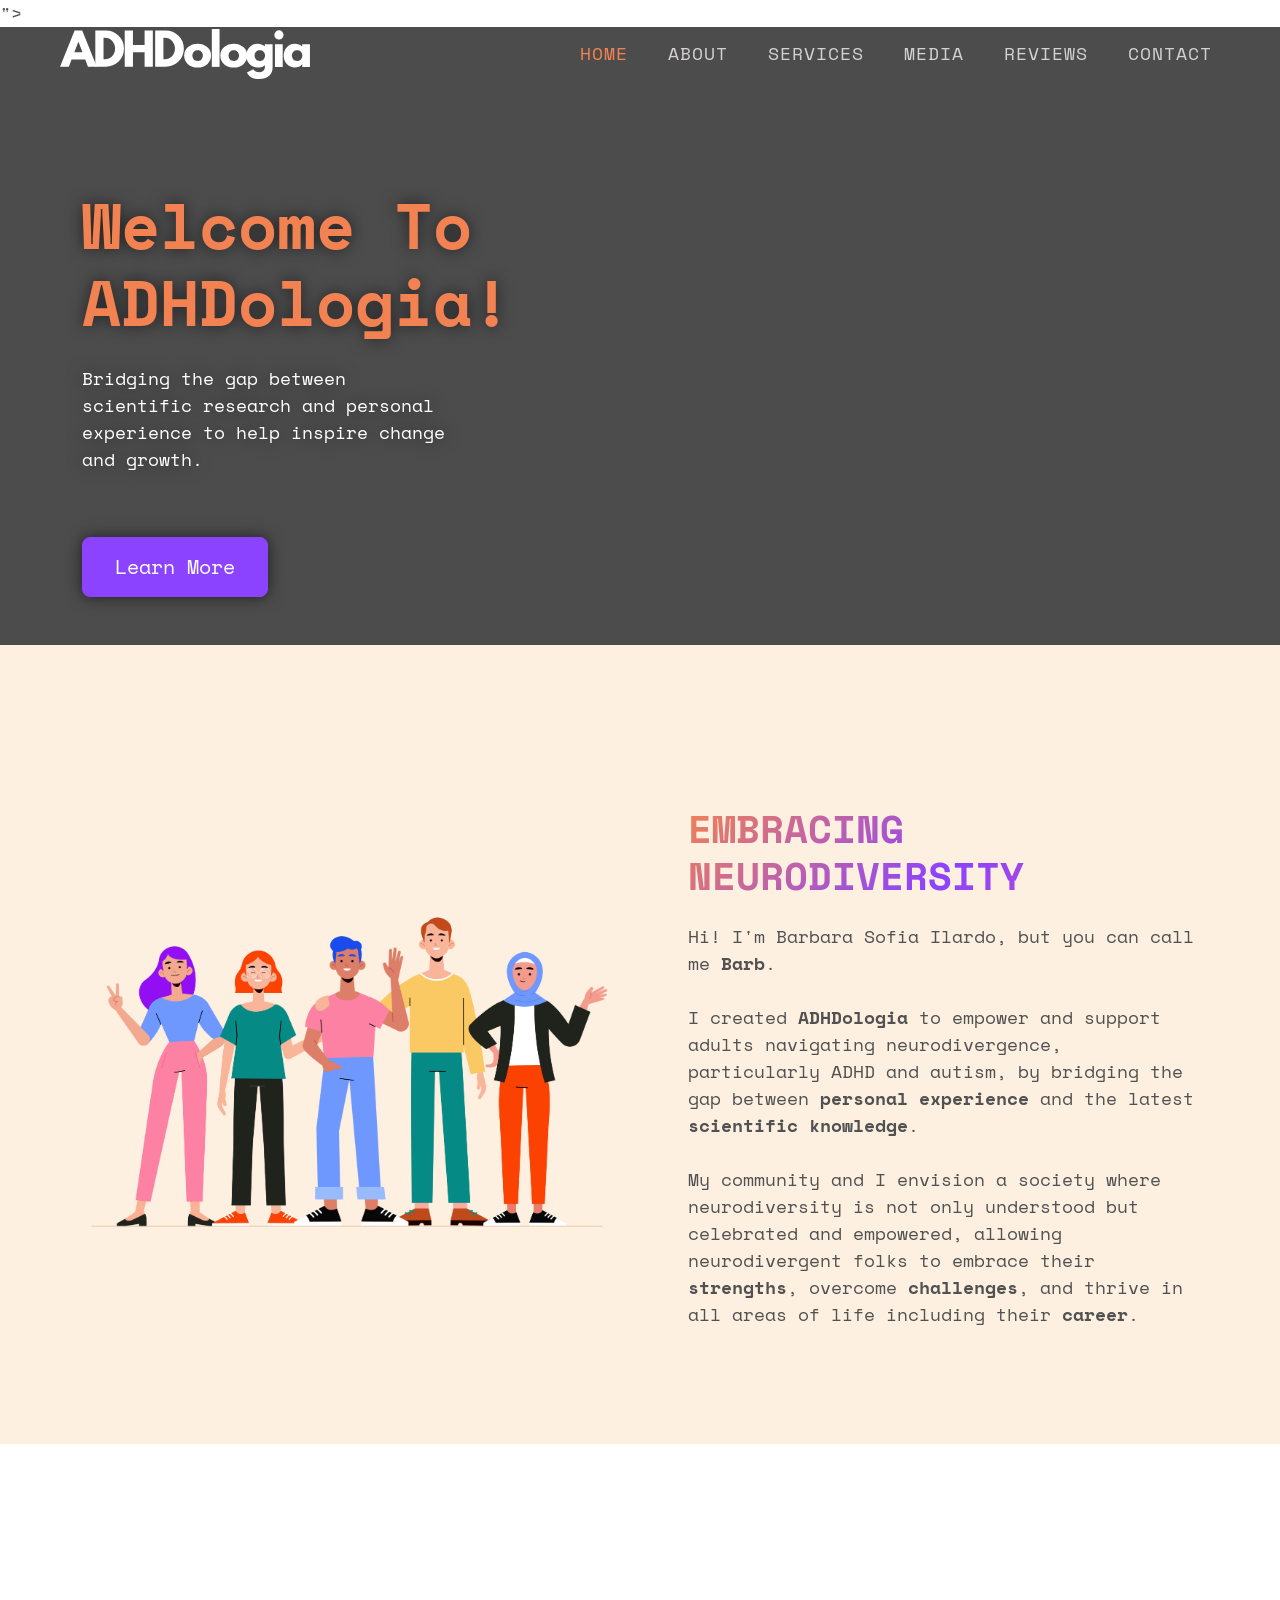
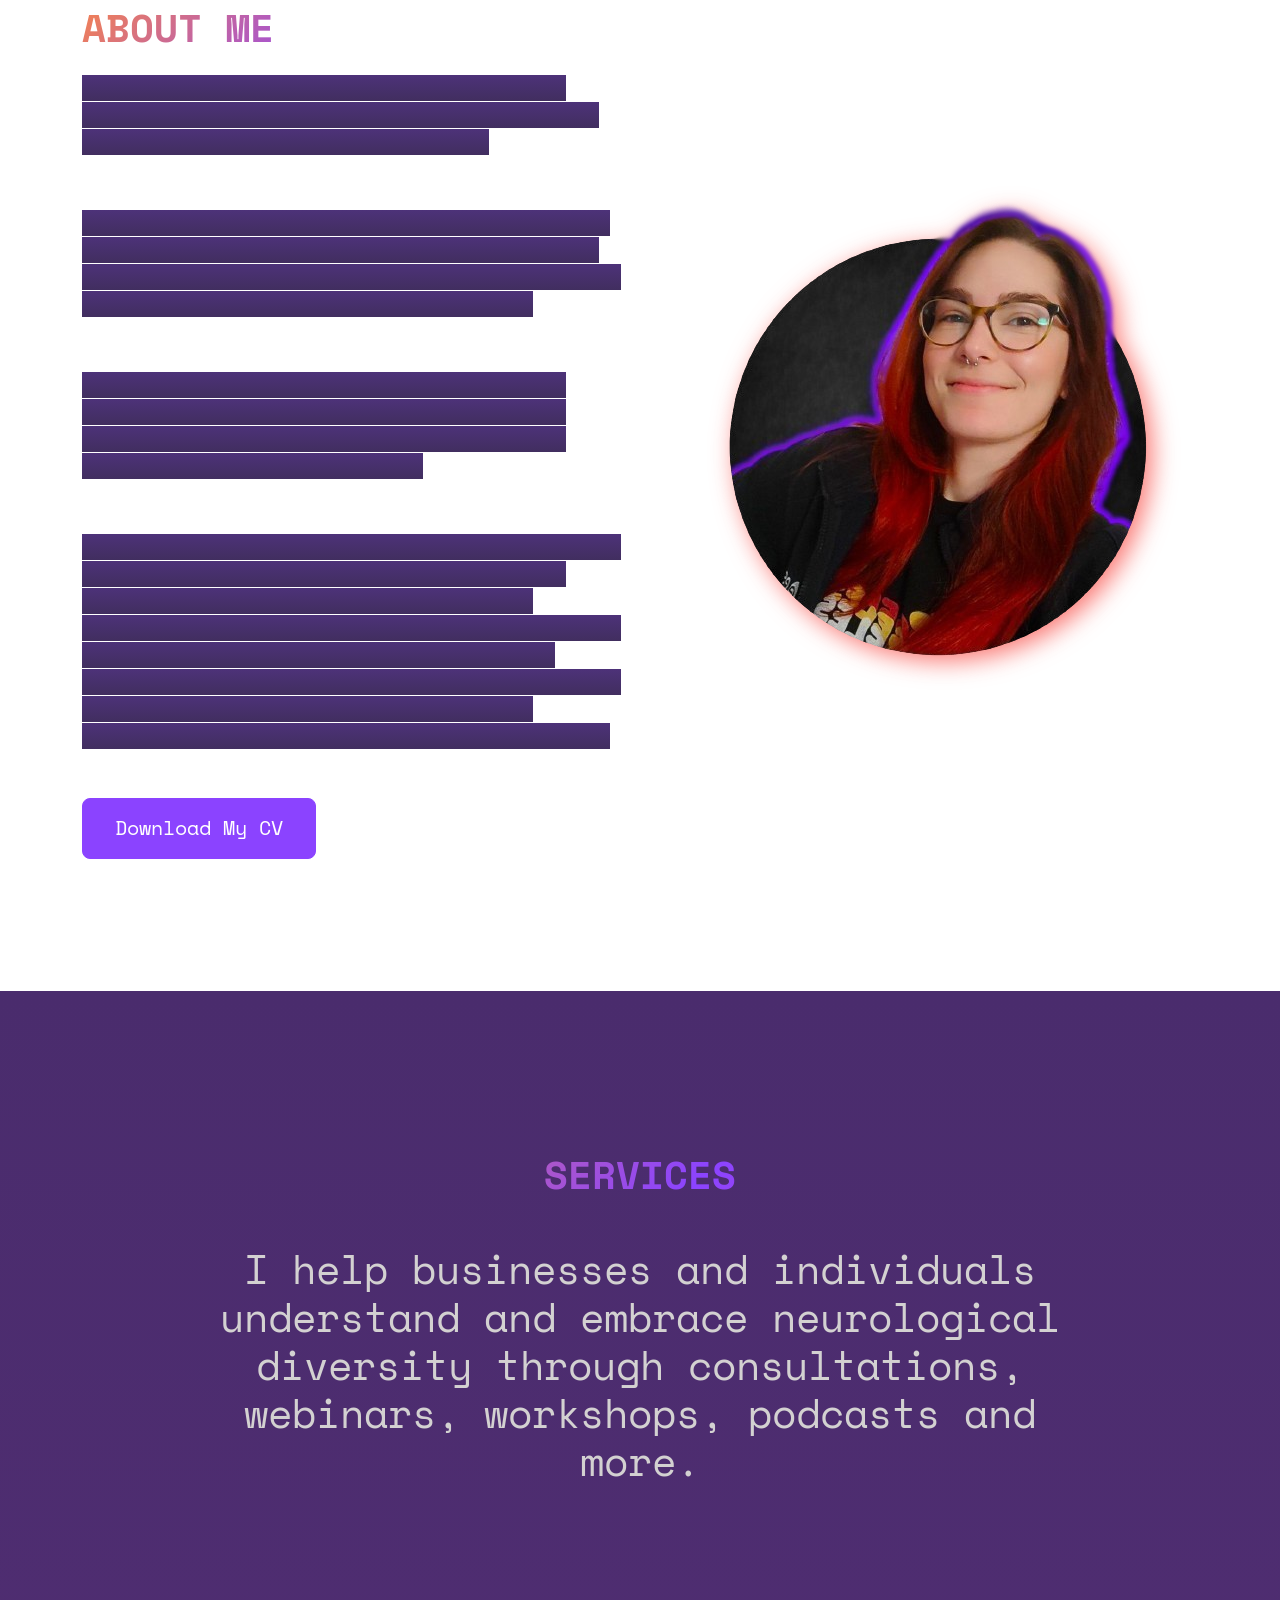
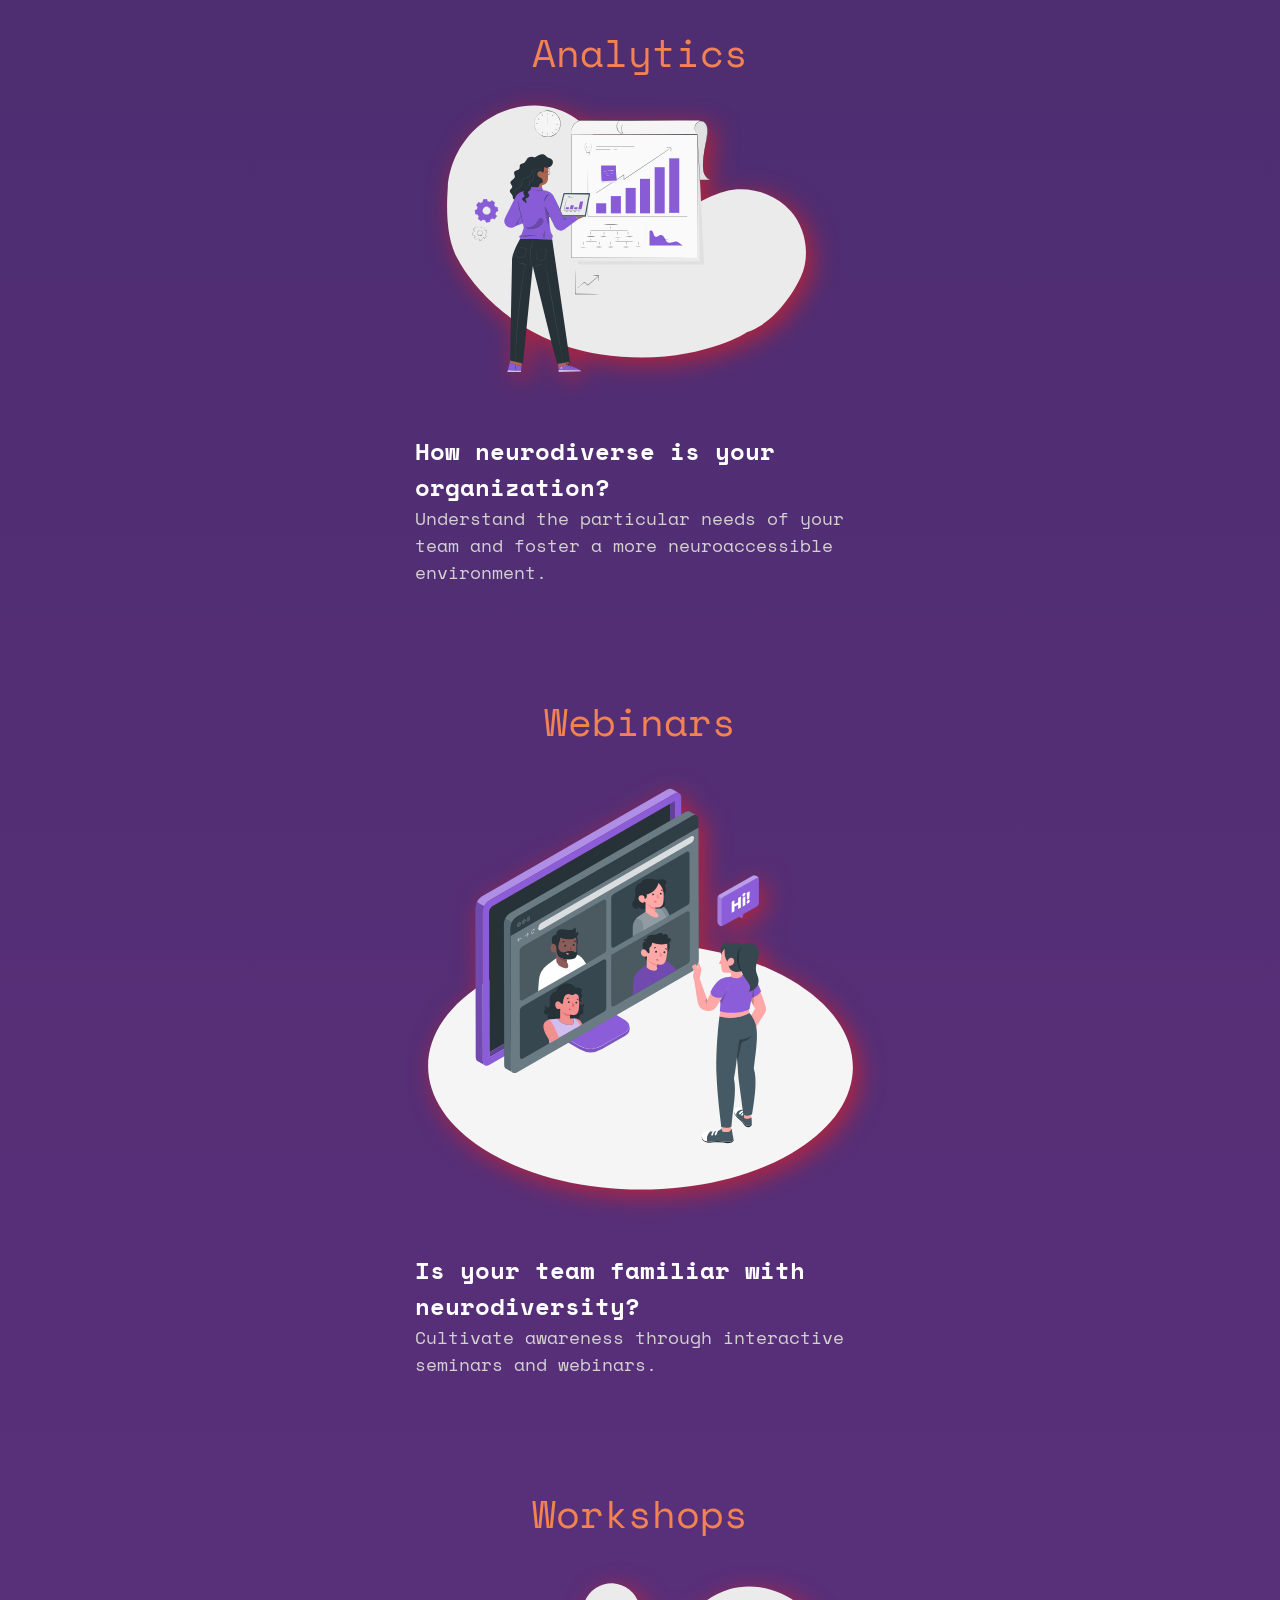
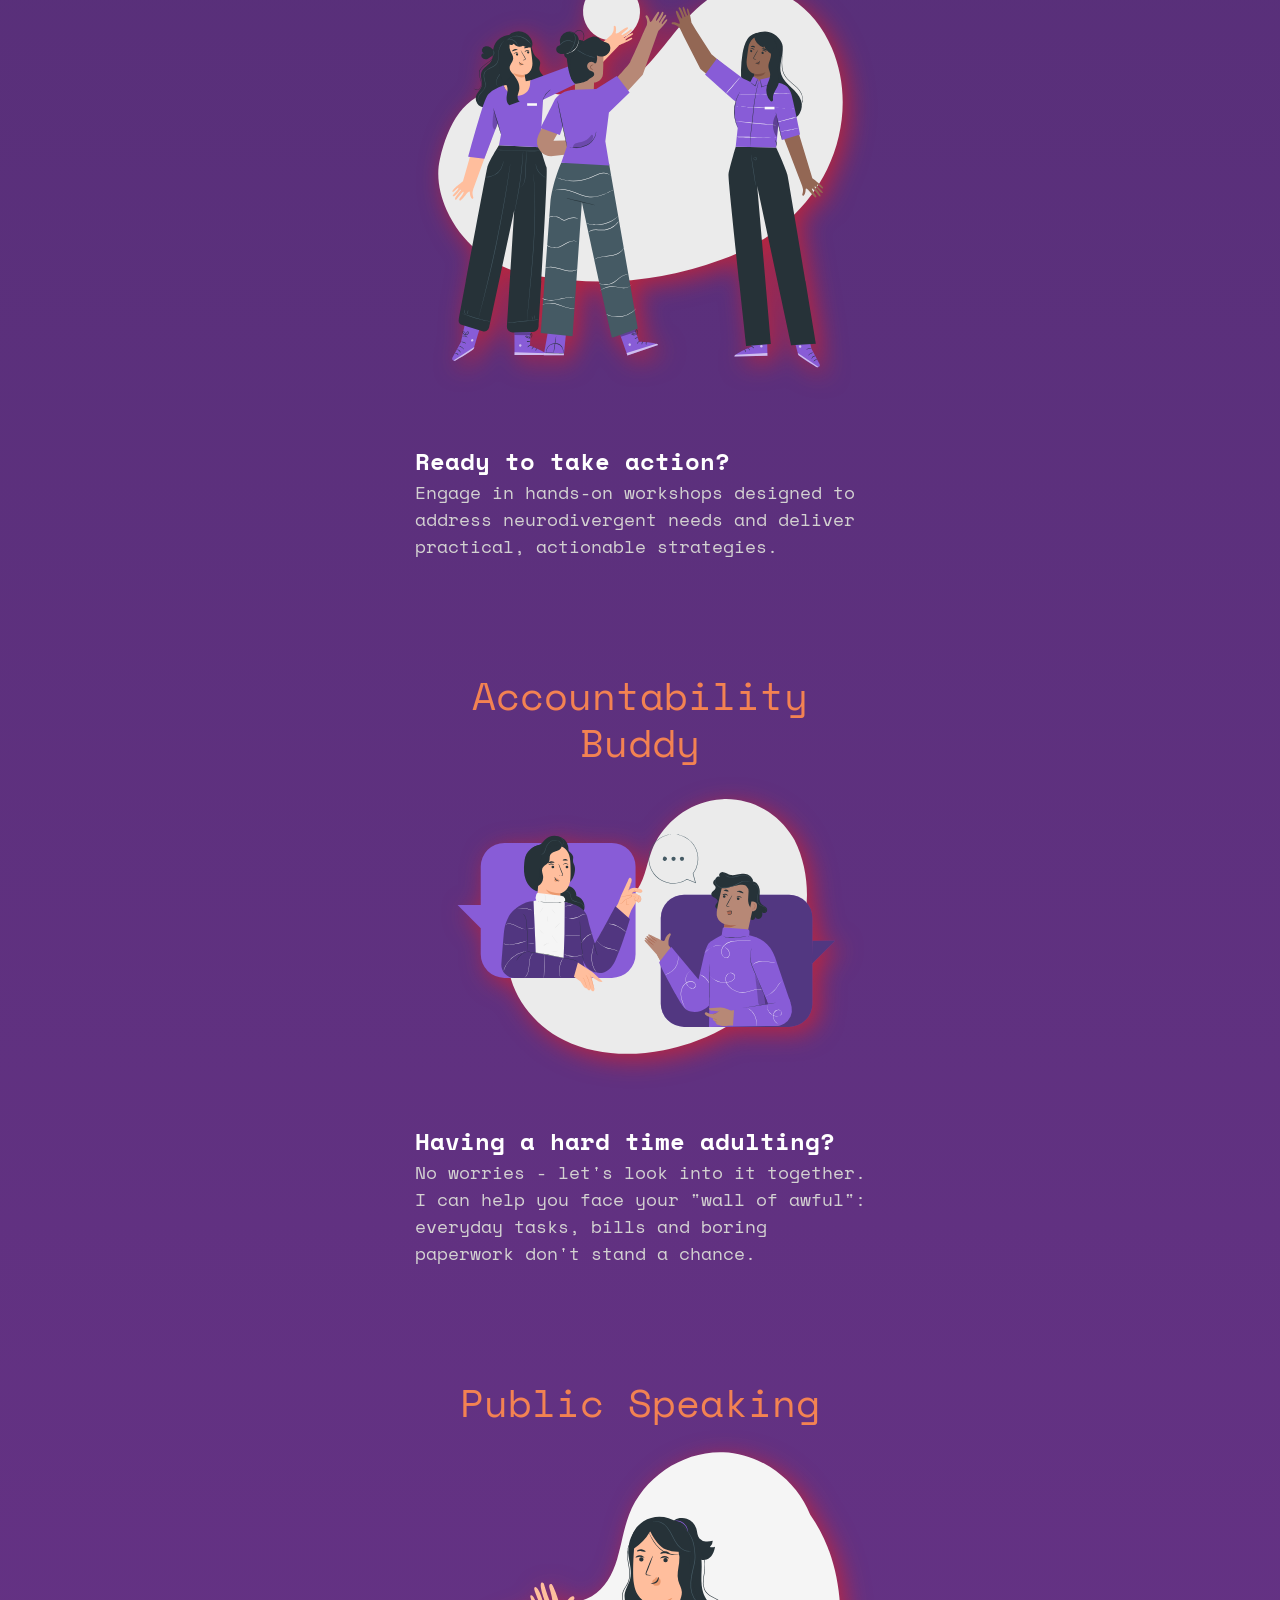
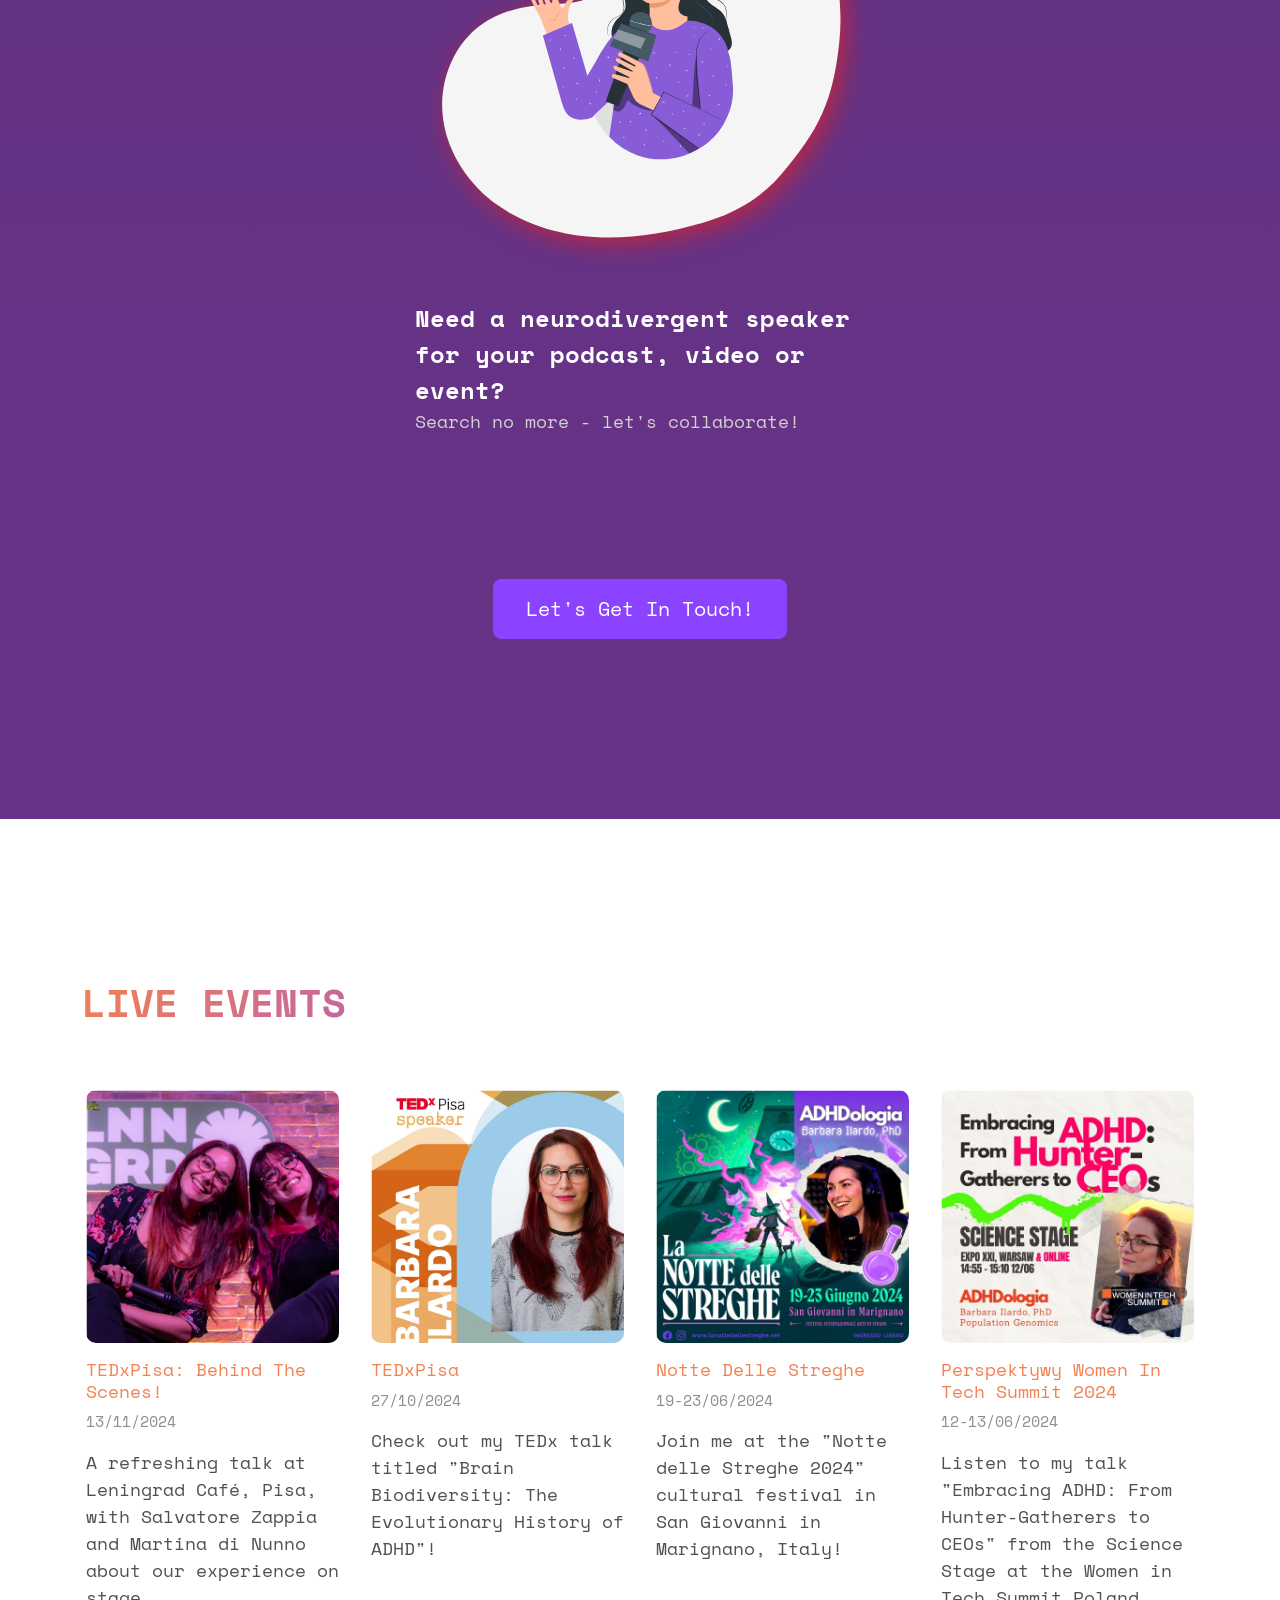
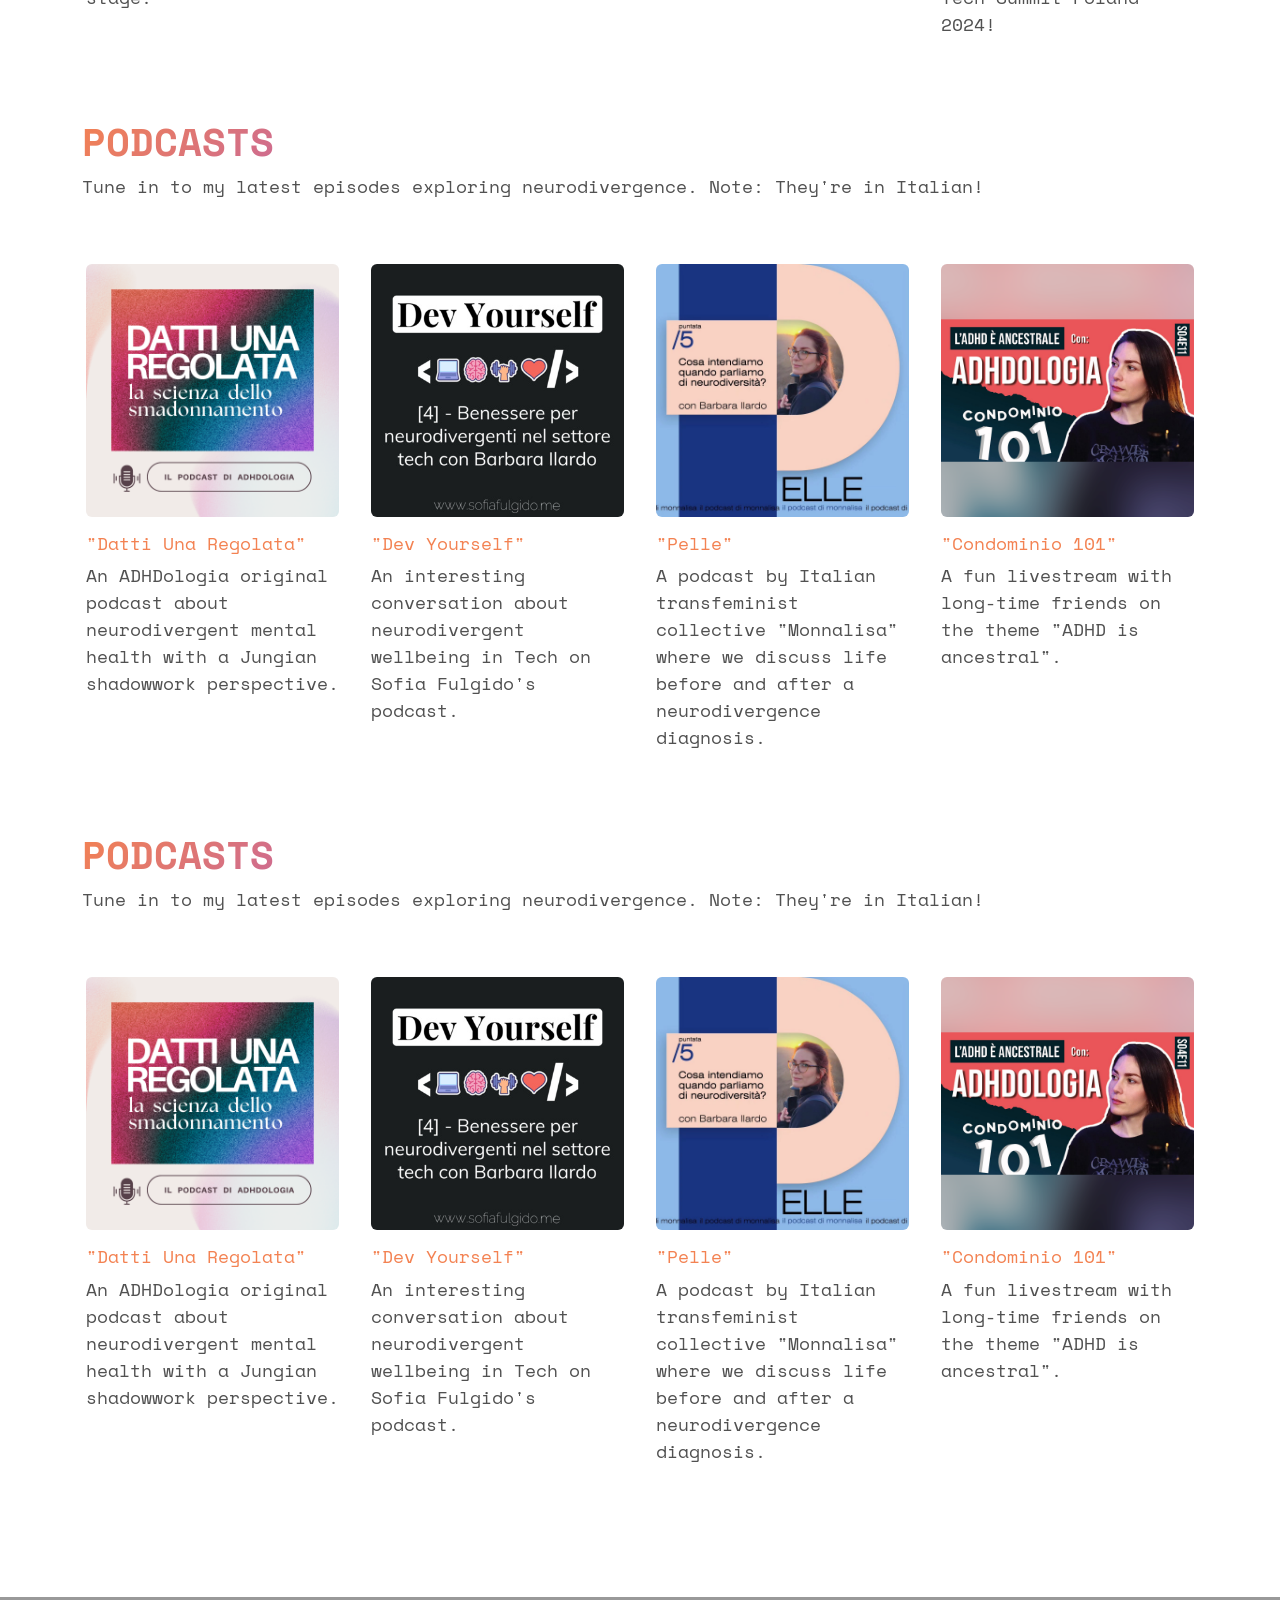
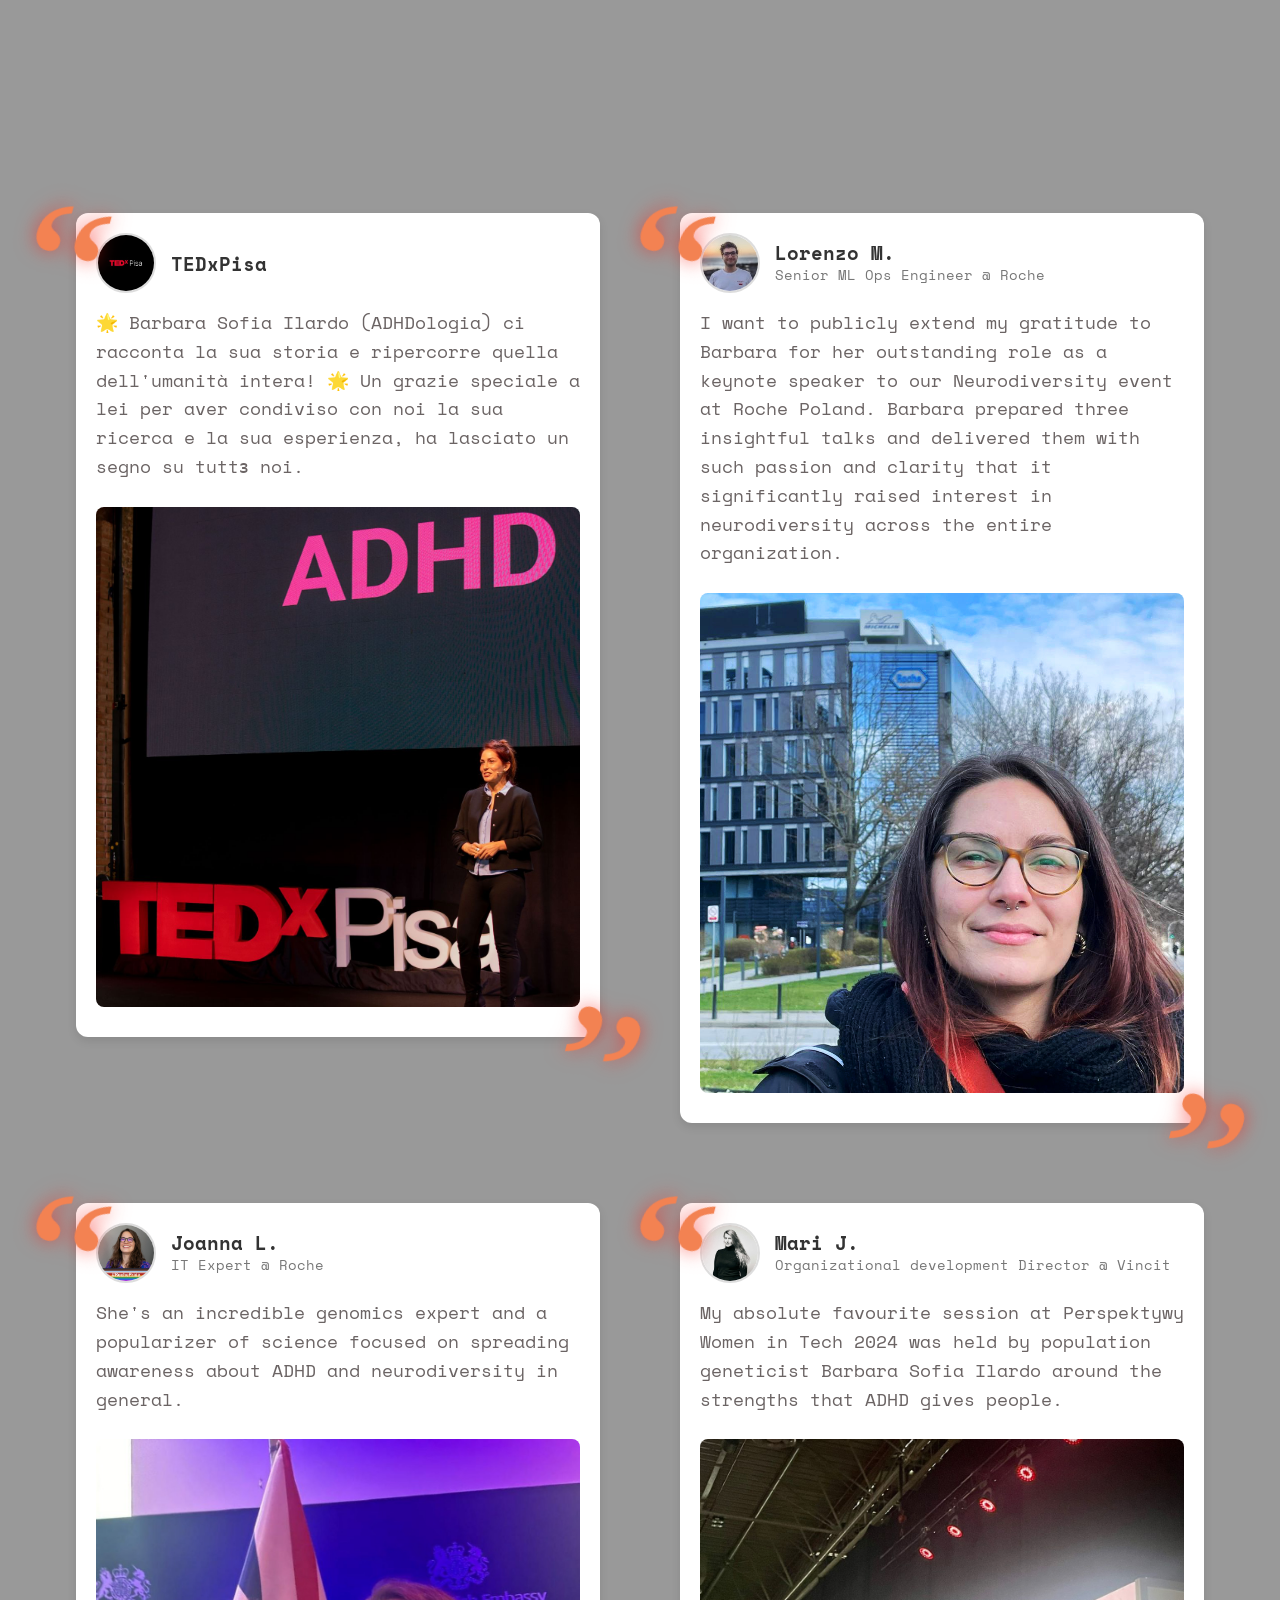
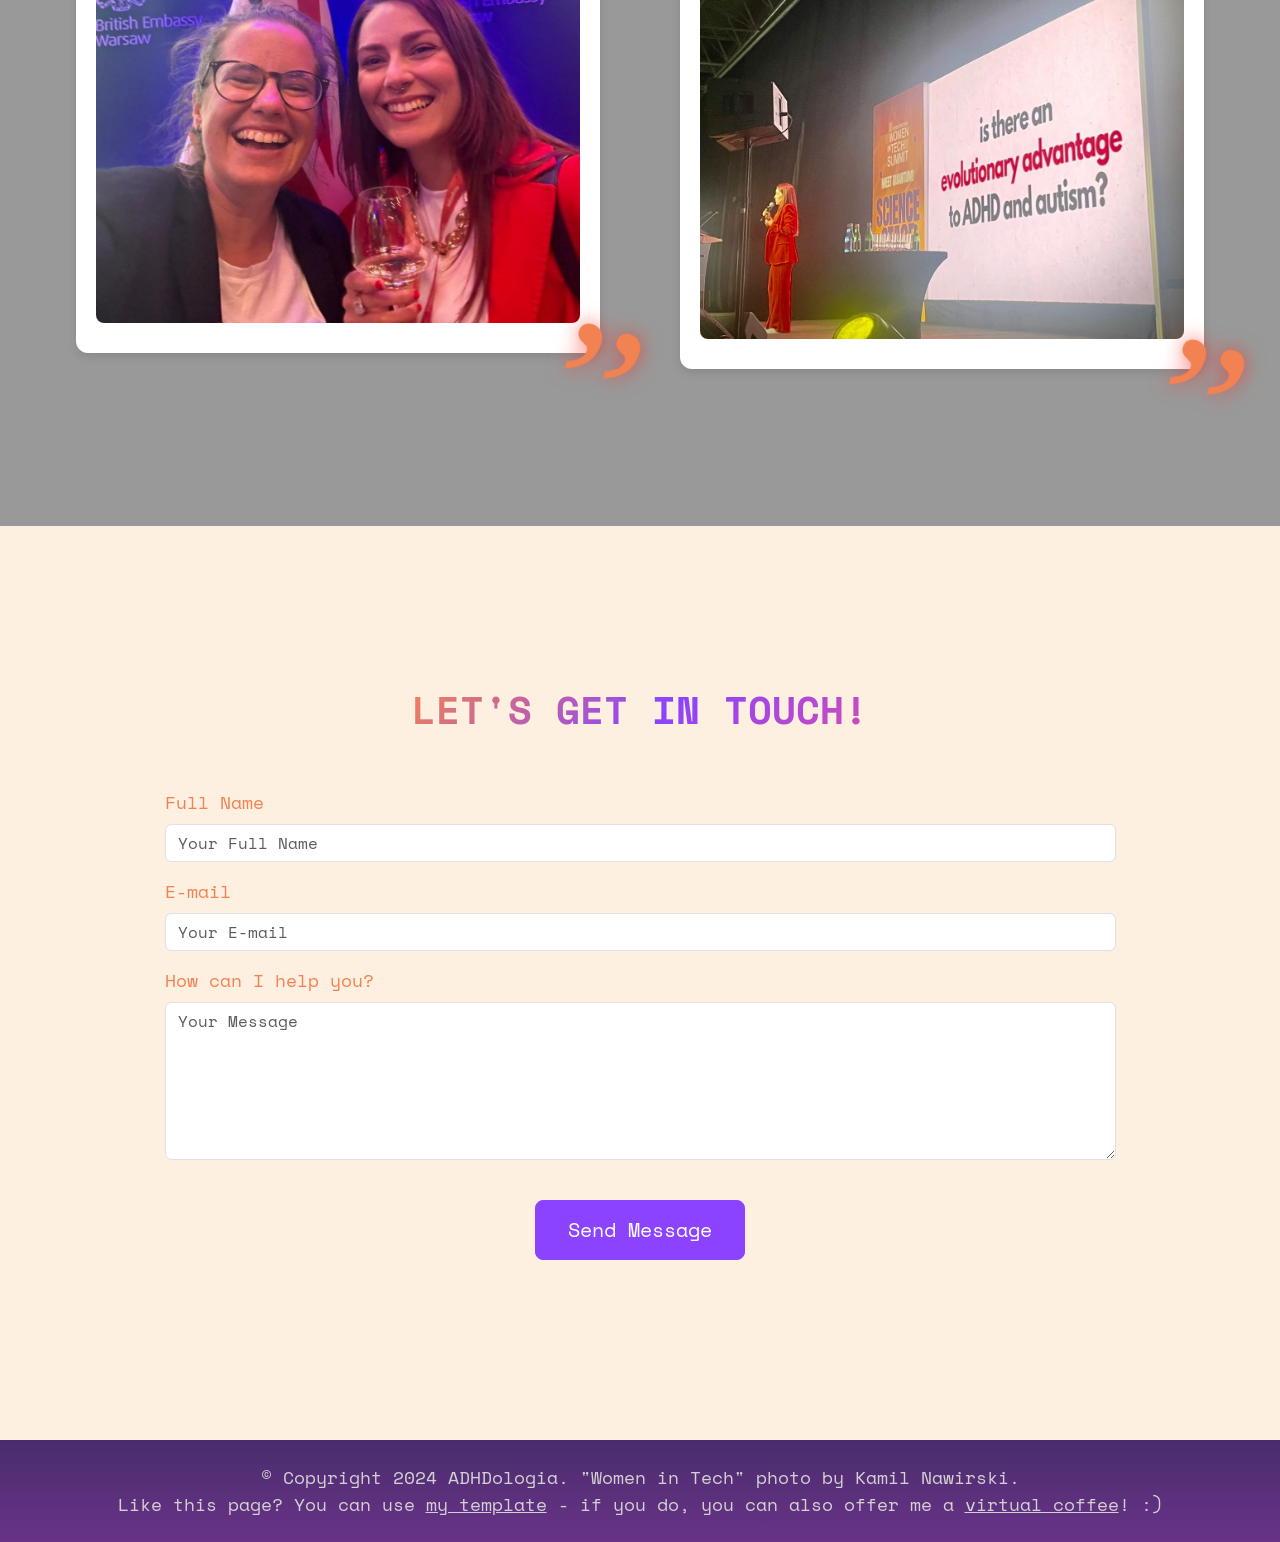
==== commit e103590d: "Version 2.1: Disabled manual zoom on mobile." ====
--- a/index.html
+++ b/index.html
@@ -4,7 +4,7 @@
         <title>ADHDologia | Barbara Sofia Ilardo, PhD | Neurodiversity Educator & Consultant </title>
         <meta charset="utf-8">
         <meta http-equiv="X-UA-Compatible" content="IE=edge">
-        <meta name="viewport" content="width=device-width, initial-scale=1.0">
+        <meta name="viewport" content="width=device-width, initial-scale=1.0, user-scalable=no">">
         <meta name="format-detection" content="telephone=no">
         <meta name="mobile-web-app-capable" content="yes">
         <meta name="author" content="Barbara Sofia Ilardo">
@@ -232,8 +232,6 @@
 
 
         <section id="media" class="section-padding bg-white">
-          <img src="assets/images/wave.svg" class="wave-separator">
-
 
           <div class="container">
             <!-- Events Header -->
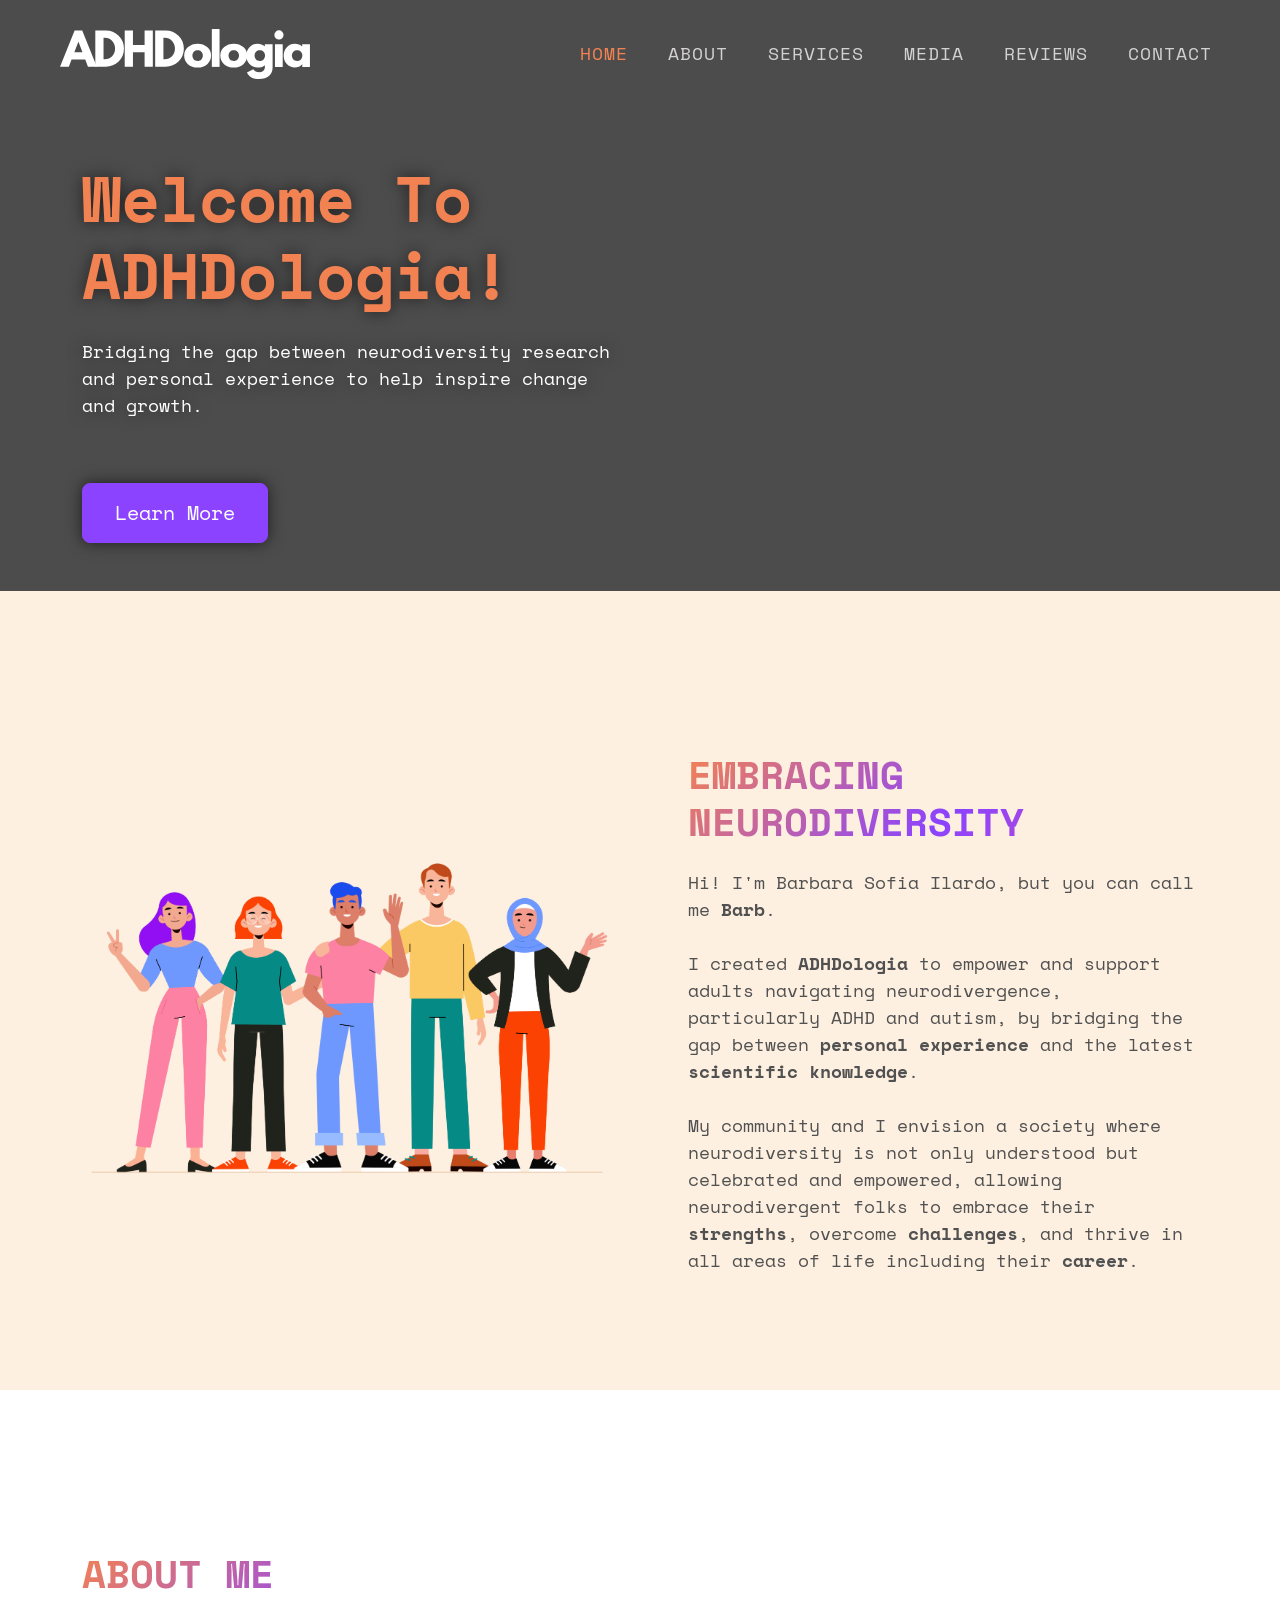
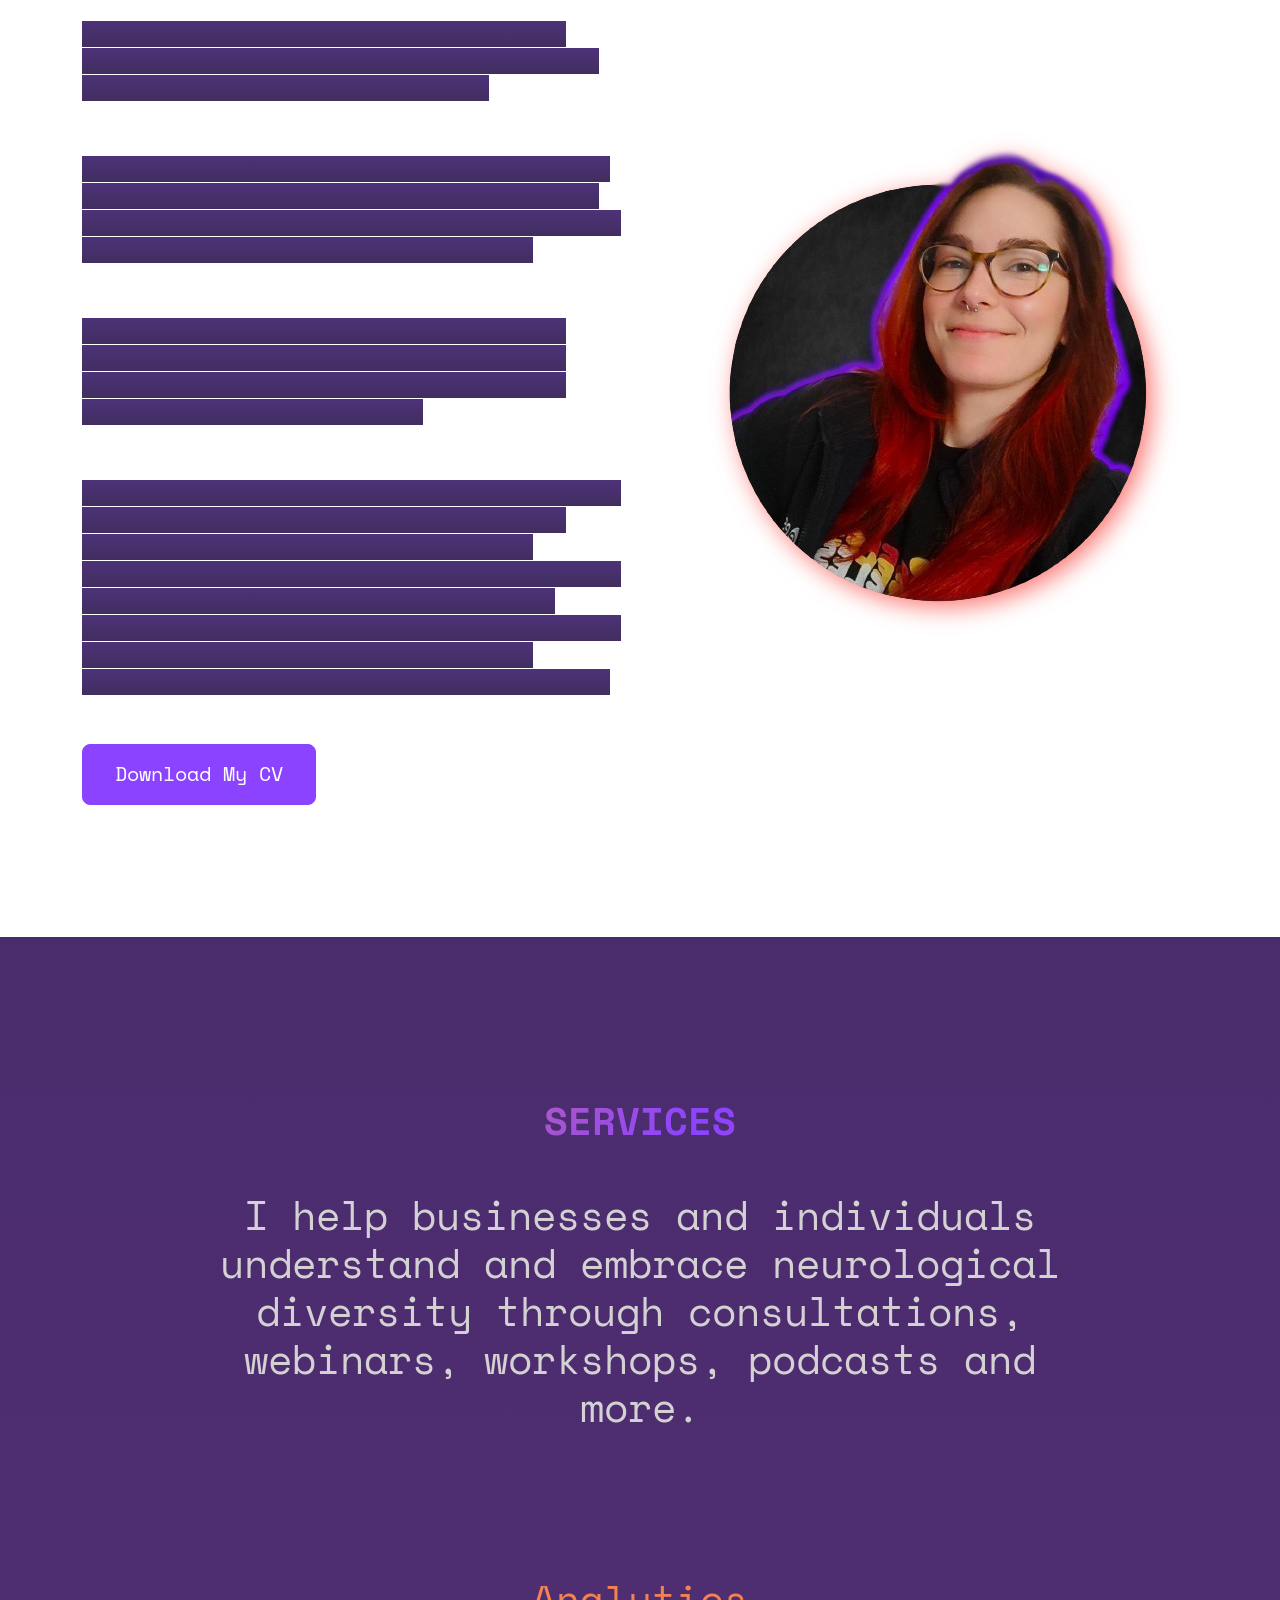
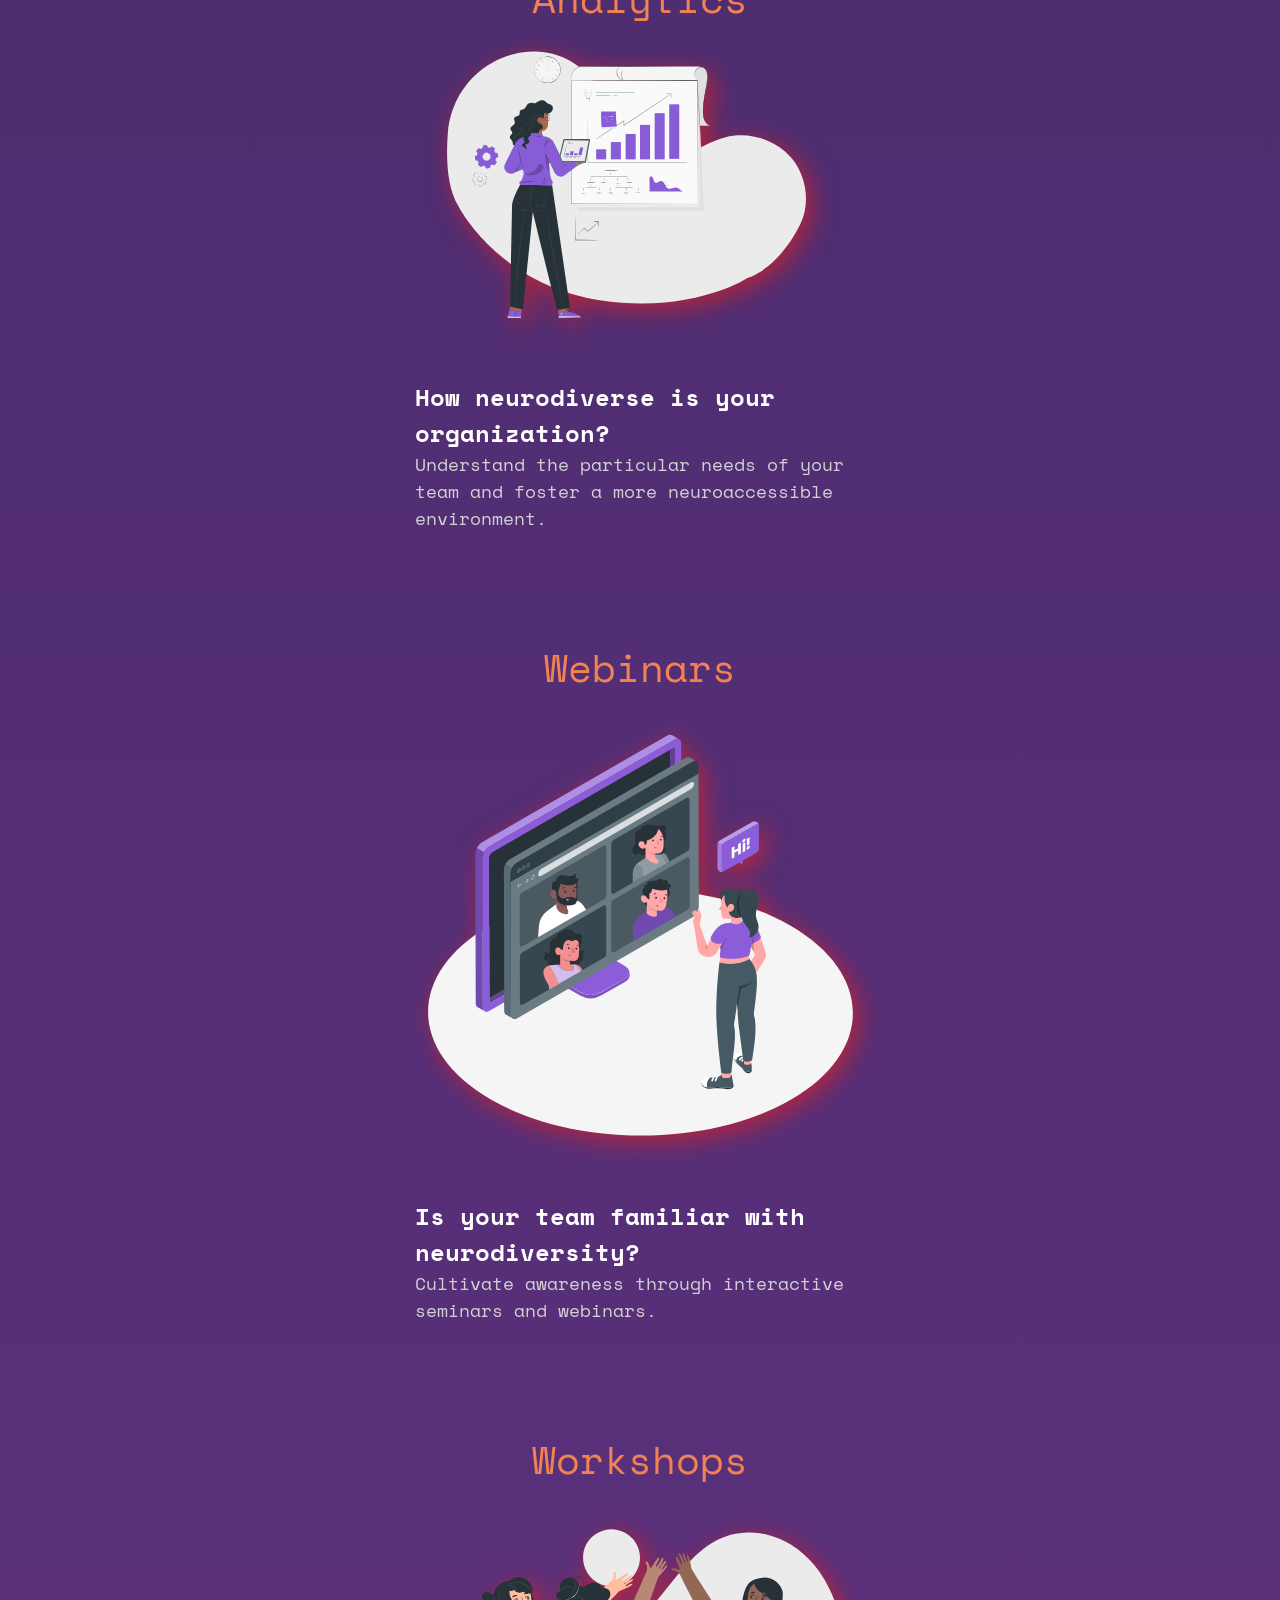
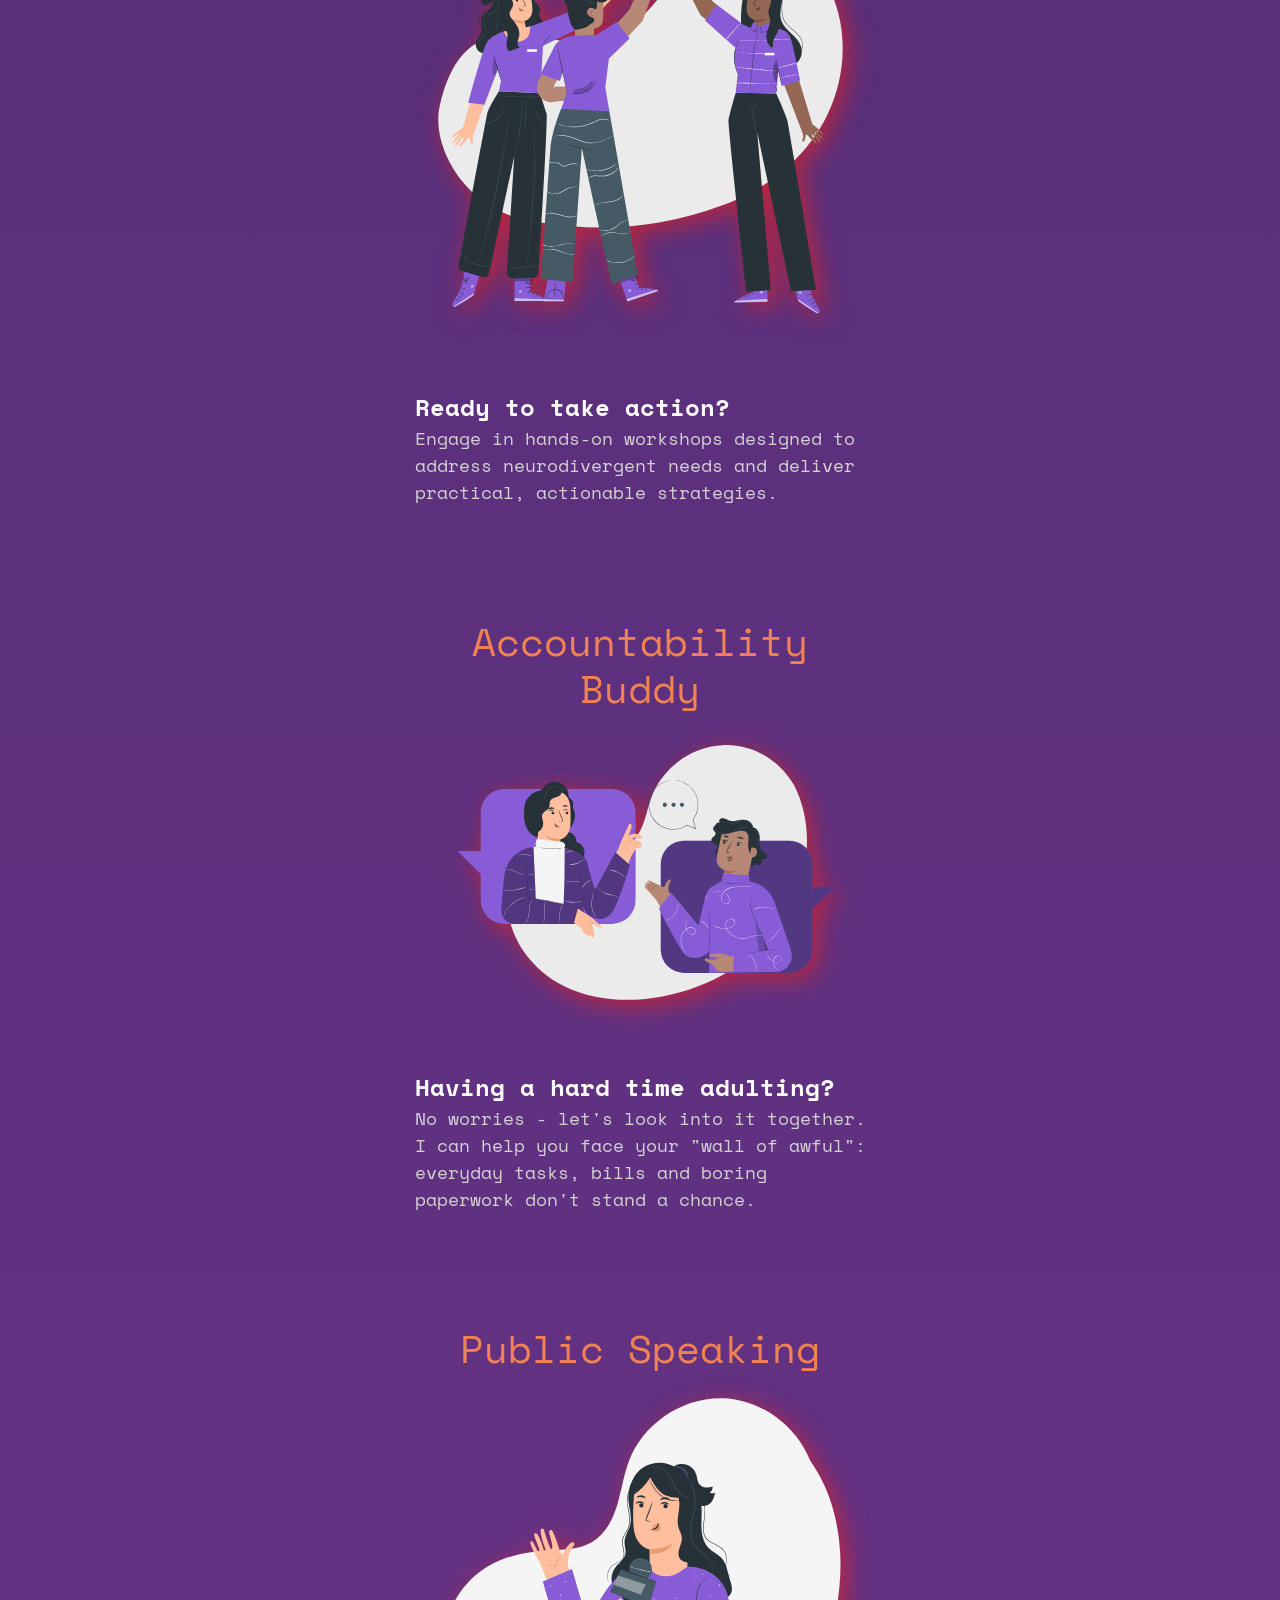
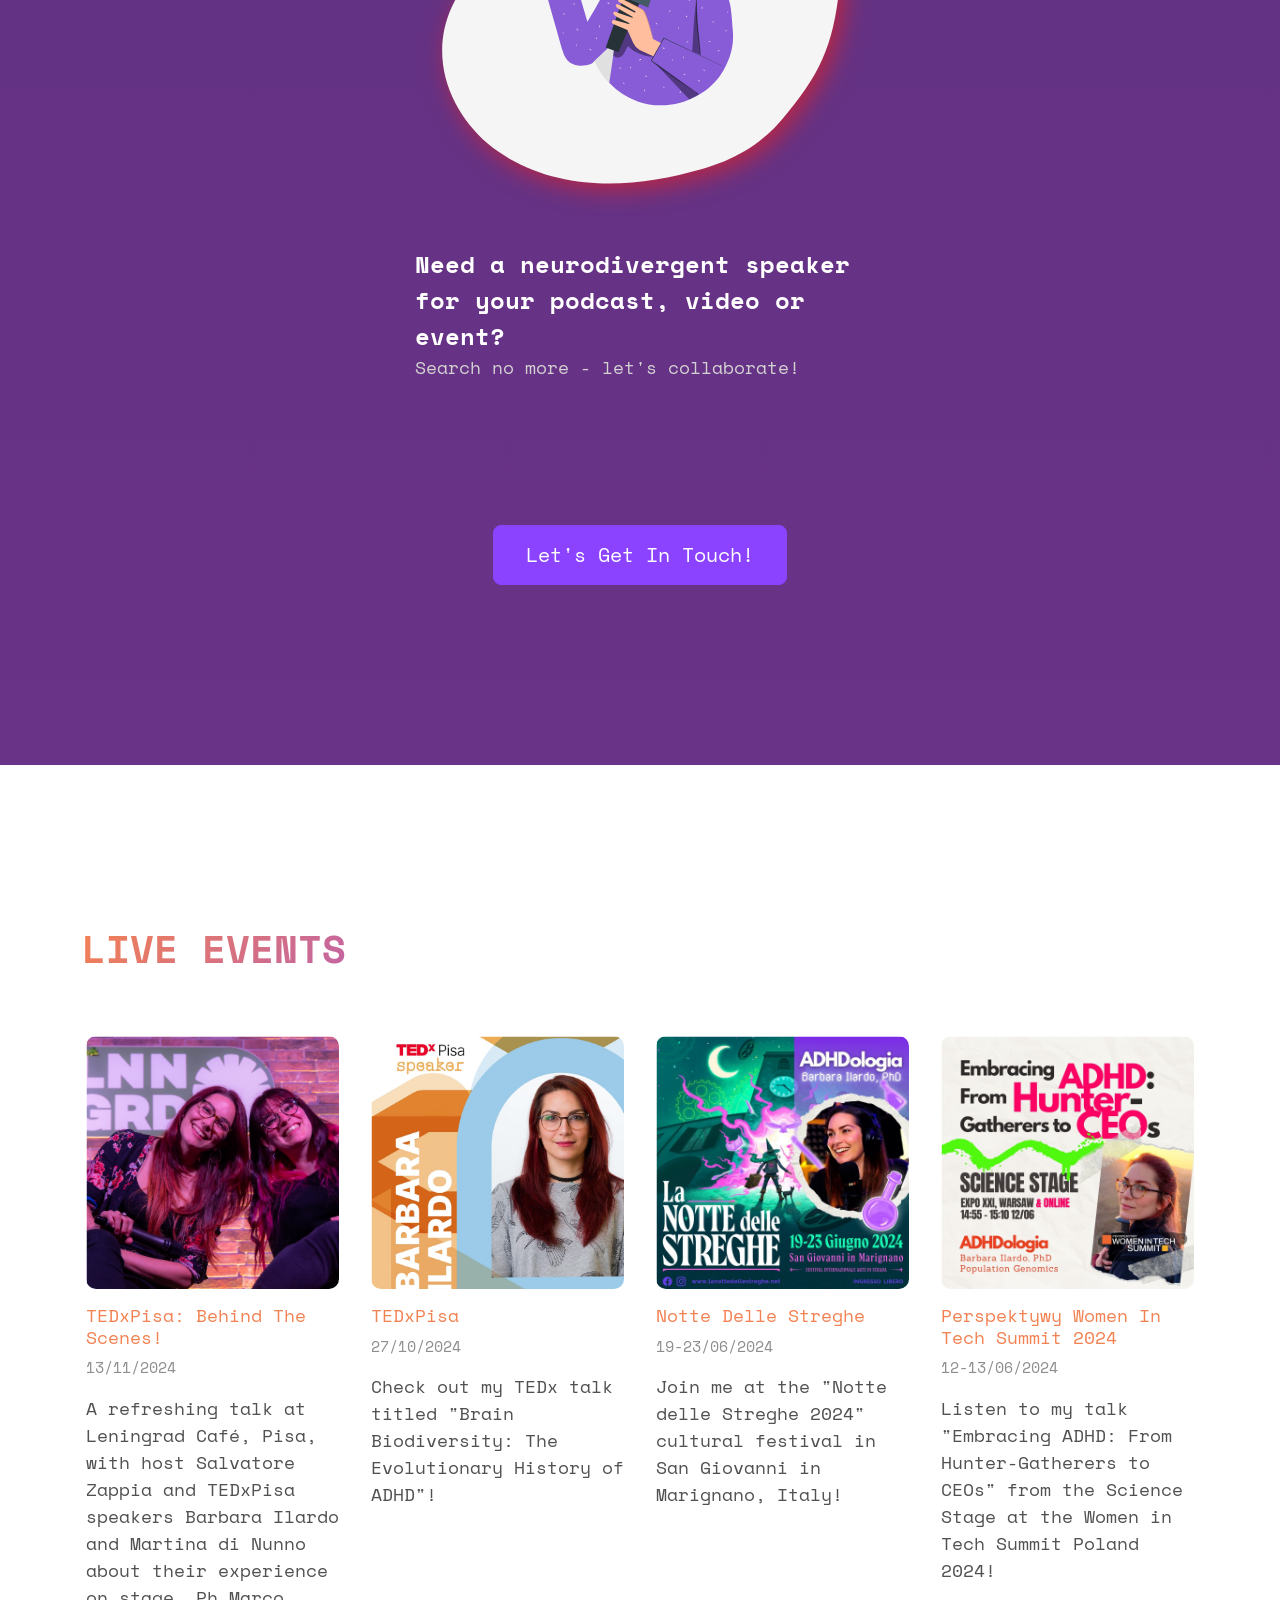
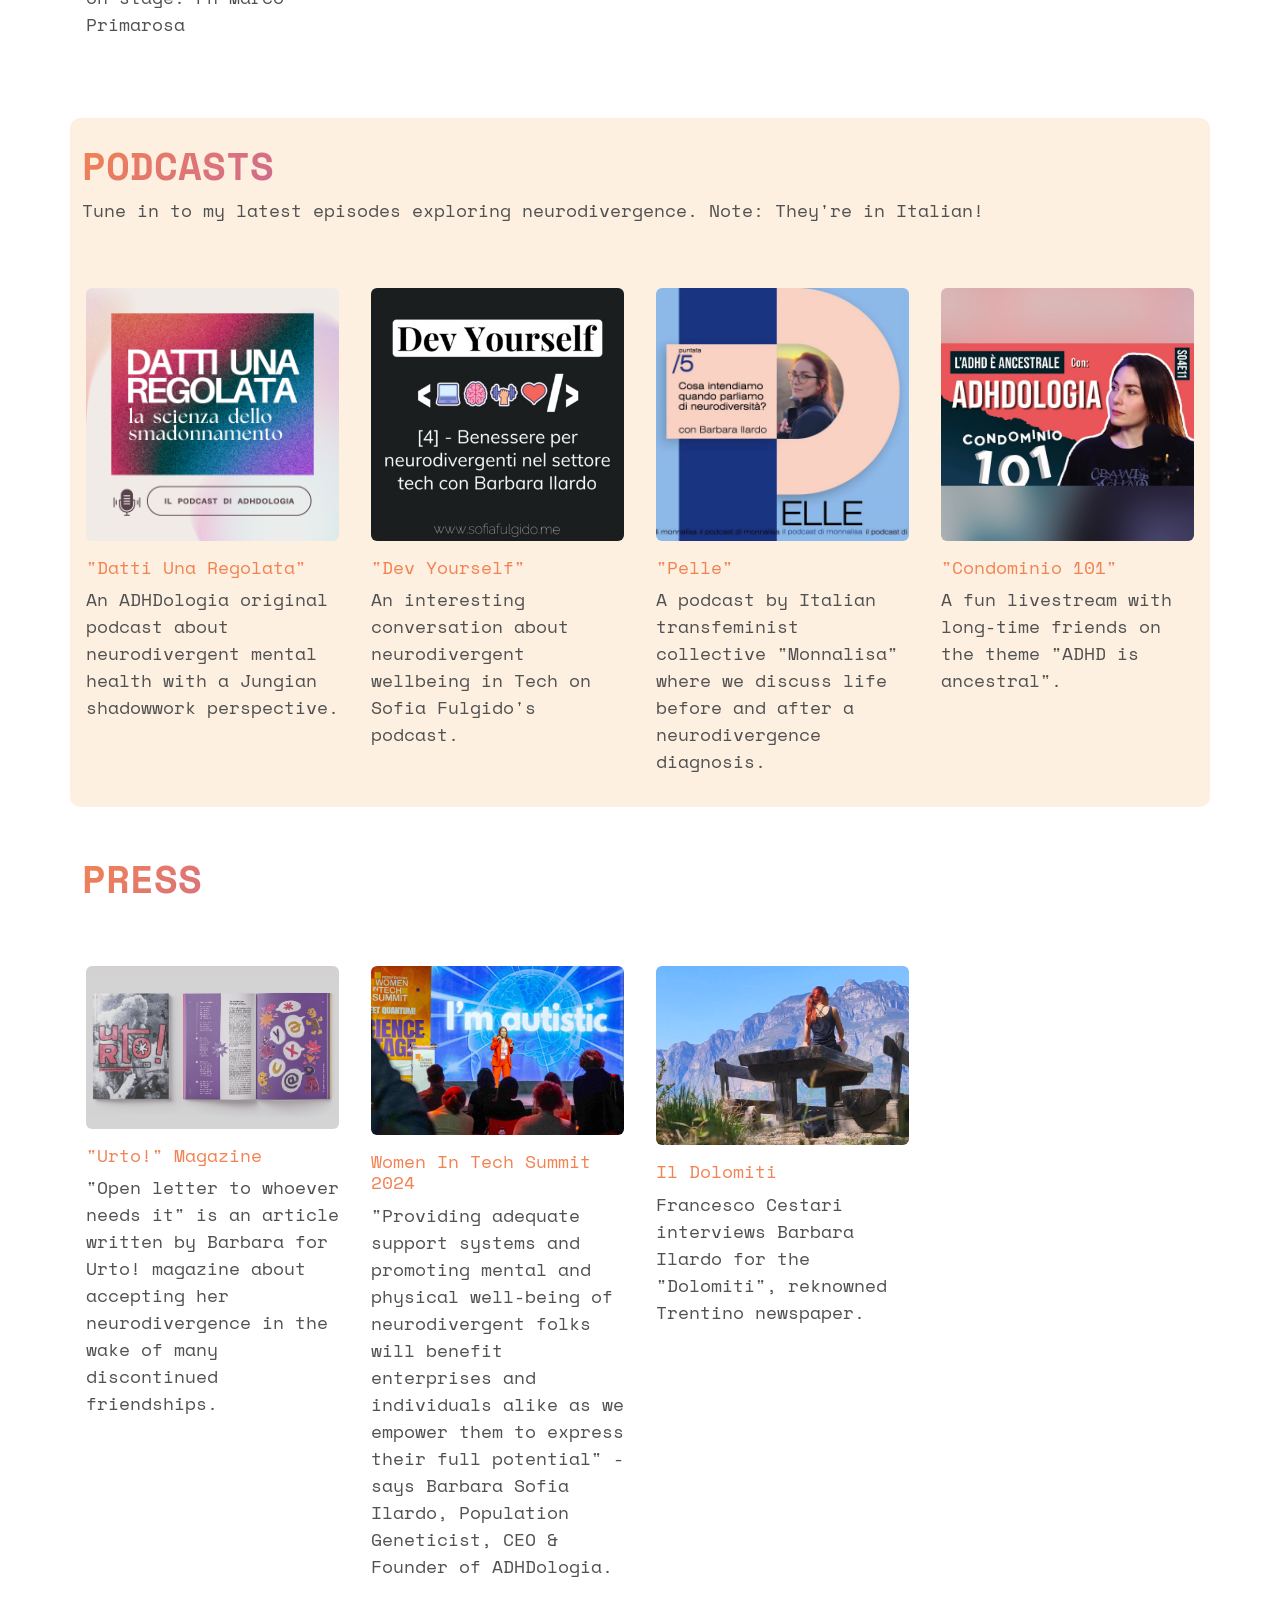
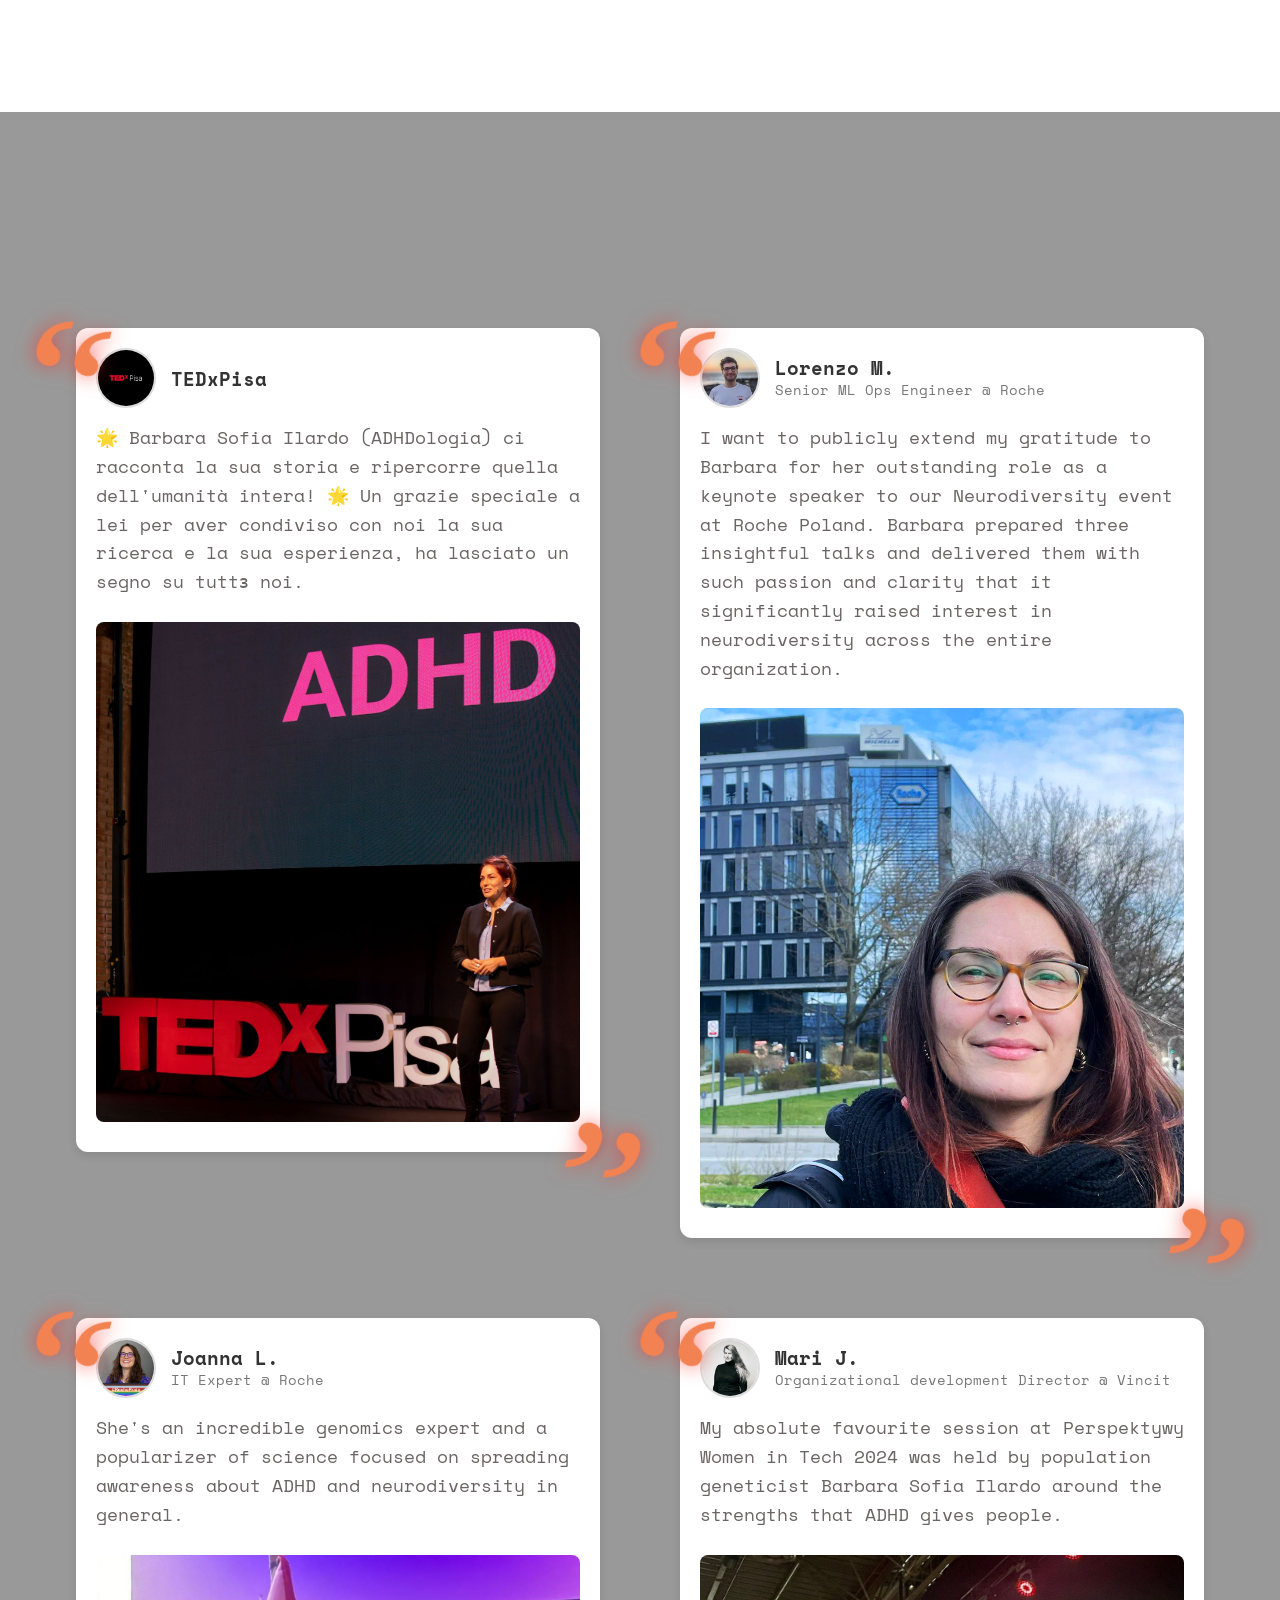
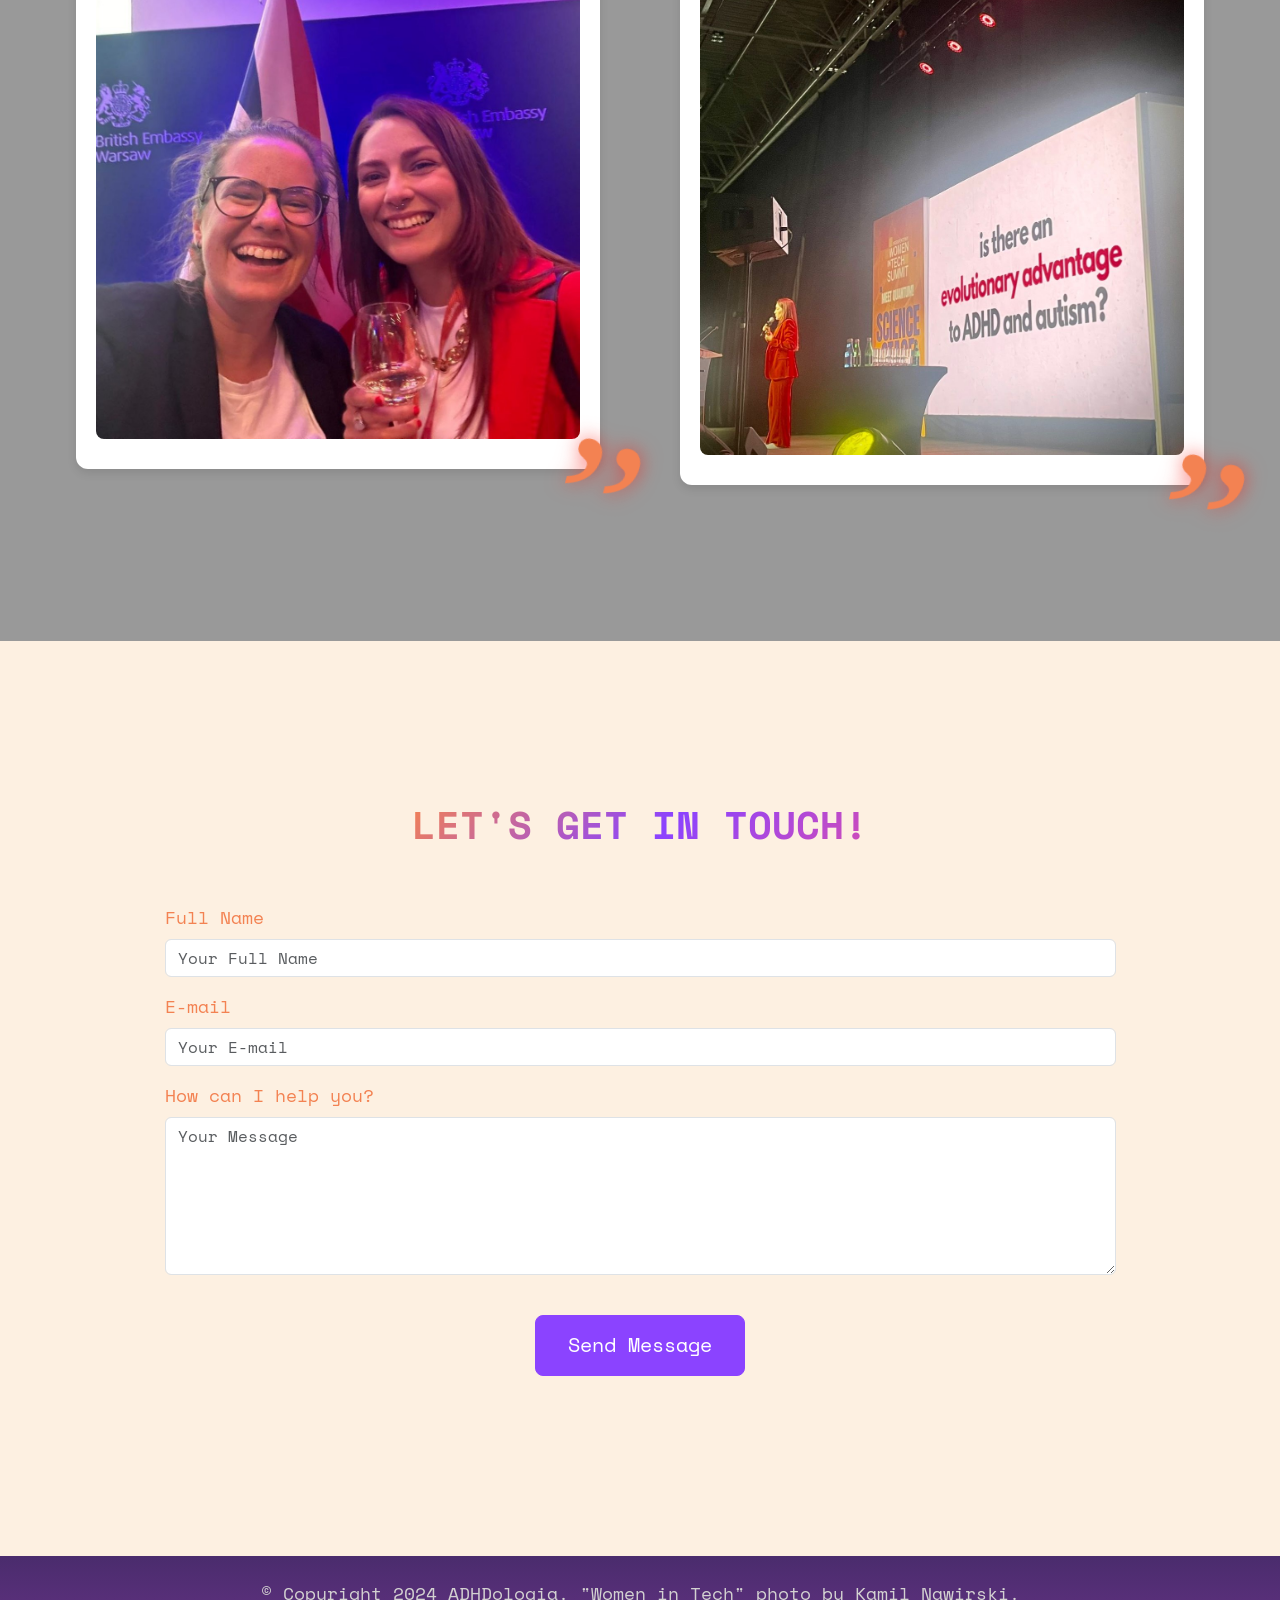
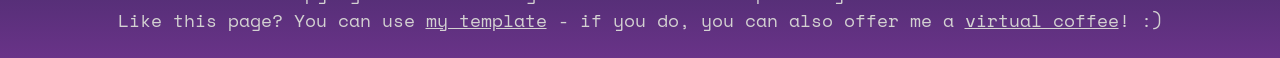
==== commit 5b8f47a5: "Version 2.2: Finished media section (press)" ====
--- a/index.html
+++ b/index.html
@@ -4,7 +4,7 @@
         <title>ADHDologia | Barbara Sofia Ilardo, PhD | Neurodiversity Educator & Consultant </title>
         <meta charset="utf-8">
         <meta http-equiv="X-UA-Compatible" content="IE=edge">
-        <meta name="viewport" content="width=device-width, initial-scale=1.0, user-scalable=no">">
+        <meta name="viewport" content="width=device-width, initial-scale=1.0, user-scalable=no">
         <meta name="format-detection" content="telephone=no">
         <meta name="mobile-web-app-capable" content="yes">
         <meta name="author" content="Barbara Sofia Ilardo">
@@ -81,8 +81,8 @@
                   <h1 class="mb-4">
                     Welcome to ADHDologia!
                   </h1>
-                  <p class="col-md-8">
-                    Bridging the gap between scientific research and personal experience to help inspire change and growth.
+                  <p class="col">
+                    Bridging the gap between neurodiversity research and personal experience to help inspire change and growth.
                   </p>
                   <div class="d-flex align-items-center icon mt-2">
 
@@ -231,9 +231,9 @@
         </section>
 
 
-        <section id="media" class="section-padding bg-white">
-
-          <div class="container">
+        <section id="media" class="section-padding ">
+
+          <div class="container bg-white">
             <!-- Events Header -->
             <div class="mb-5">
               <h2 class="animate-character">Live events</h2>
@@ -251,7 +251,7 @@
                   </div>
                   <h5 class="mt-3">TEDxPisa: Behind the Scenes!</h5>
                   <p class="smol-grey">13/11/2024</p>
-                  <p>A refreshing talk at Leningrad Café, Pisa, with Salvatore Zappia and Martina di Nunno about our experience on stage.</p>
+                  <p>A refreshing talk at Leningrad Café, Pisa, with host Salvatore Zappia and TEDxPisa speakers Barbara Ilardo and Martina di Nunno about their experience on stage. Ph Marco Primarosa</p>
                 </a>
               </div>
               
@@ -299,9 +299,9 @@
             </div>
           </div>
 
-          <div class="container">
+          <div class="container bg-embracing-neurodiversity" style="border-radius: 10px;">
             <!-- Podcasts Header -->
-            <div class="my-5">
+            <div class="my-5 pt-4">
               <h2 class="animate-character">Podcasts</h2>
               <p>Tune in to my latest episodes exploring neurodivergence. Note: They're in Italian!</p>
             </div>
@@ -348,49 +348,43 @@
 
           <div class="container">
 
-            <!-- Podcasts Header -->
+            <!-- Press Header -->
             <div class="my-5">
-              <h2 class="animate-character">Podcasts</h2>
-              <p>Tune in to my latest episodes exploring neurodivergence. Note: They're in Italian!</p>
-            </div>
-        
-            <!-- Podcasts Responsive Grid -->
+              <h2 class="animate-character">Press</h2>
+            </div>
+        
+            <!-- Press Responsive Grid -->
             <div class="row row-cols-1 row-cols-sm-2 row-cols-md-4 g-4">
-              <!-- Podcast 1 -->
-              <div class="col media-item">
-                <a href="https://open.spotify.com/episode/0zf7D9bXhSw8gci6bYdquu?si=281a8c19dfbd4fe7" target="_blank" rel="noopener noreferrer" class="text-decoration-none">
-                  <img src="assets/podcast/Datti_una_regolata_podcast.png" class="img-fluid" alt="Podcast Episode 1">
-                  <h5 class="mt-3">"Datti una Regolata"</h5>
-                  <p>An ADHDologia original podcast about neurodivergent mental health with a Jungian shadowwork perspective.</p>
-                </a>
-              </div>
-        
-              <!-- Podcast 2 -->
-              <div class="col media-item">
-                <a href="https://open.spotify.com/episode/0SMiLrWwm5EvoQTMbf2Mse?si=a04705140b564b3c&nd=1&dlsi=7f98c55ef42a4605" target="_blank" rel="noopener noreferrer" class="text-decoration-none">
-                  <img src="assets/podcast/Dev_yourself_podcast.jpg" class="img-fluid" alt="Podcast Episode 2">
-                  <h5 class="mt-3">"Dev Yourself"</h5>
-                  <p>An interesting conversation about neurodivergent wellbeing in Tech on Sofia Fulgido's podcast.</p>
-                </a>
-              </div>
-        
-              <!-- Podcast 3 -->
-              <div class="col media-item">
-                <a href="https://open.spotify.com/episode/1U1W09eKwNdm0P3I6psGRT?si=5dc495c146984ed0&nd=1&dlsi=0c4ec3366c8a41a1" target="_blank" rel="noopener noreferrer" class="text-decoration-none">
-                  <img src="assets/podcast/Pelle_podcast.jpeg" class="img-fluid" alt="Podcast Episode 3">
-                  <h5 class="mt-3">"Pelle"</h5>
-                  <p>A podcast by Italian transfeminist collective "Monnalisa" where we discuss life before and after a neurodivergence diagnosis.</p>
-                </a>
-              </div>
-        
-              <!-- Podcast 4 -->
-              <div class="col media-item">
-                <a href="https://youtu.be/XYS3Dl9YeXs" target="_blank" rel="noopener noreferrer" class="text-decoration-none">
-                  <img src="assets/podcast/Condominio101_podcast.png" class="img-fluid" alt="Podcast Episode 4">
-                  <h5 class="mt-3">"Condominio 101"</h5>
-                  <p>A fun livestream with long-time friends on the theme "ADHD is ancestral".</p>
-                </a>
-              </div>
+
+              <!-- Press 1 -->
+              <div class="col media-item">
+                <a href="https://www.urtomagazine.it/" target="_blank" rel="noopener noreferrer" class="text-decoration-none">
+                  <img src="assets/images/press/urto_magazine.png" class="img-fluid">
+                  <h5 class="mt-3">"Urto!" Magazine</h5>
+                  <p>"Open letter to whoever needs it" is an article written by Barbara for Urto! magazine about accepting her neurodivergence in the wake of many discontinued friendships.</p>
+                </a>
+              </div>
+
+              <!-- Press 2 -->
+              <div class="col media-item">
+                <a href="https://womenintechsummit.pl/blog/embracing-adhd-from-hunter-gatherers-to-ceos-by-barbara-sofia-ilardo" target="_blank" rel="noopener noreferrer" class="text-decoration-none">
+                  <img src="assets/images/press/women_in_tech_article.webp" class="img-fluid" alt="Barbara standing on the Science Stage at the Women in Tech Summit">
+                  <h5 class="mt-3">Women in Tech Summit 2024</h5>
+                  <p>"Providing adequate support systems and promoting mental and physical well-being of neurodivergent folks will benefit enterprises and individuals alike as we empower them to express their full potential" - says Barbara Sofia Ilardo, Population Geneticist, CEO & Founder of ADHDologia.</p>
+                </a>
+              </div>
+        
+              <!-- Press 3 -->
+              <div class="col media-item">
+                <a href="https://www.ildolomiti.it/societa/2024/disturbo-da-deficit-di-attenzione-come-orientarsi-a-condominio-101-ce-la-ricercatrice-barbara-ilardo" target="_blank" rel="noopener noreferrer" class="text-decoration-none">
+                  <img src="assets/images/press/il_dolomiti.png" class="img-fluid" alt="Barbara, red-haired girl, admiring the view of the mountains in Trentino while seated at a picnic table.">
+                  <h5 class="mt-3">Il Dolomiti</h5>
+                  <p>Francesco Cestari interviews Barbara Ilardo for the "Dolomiti", reknowned Trentino newspaper.</p>
+                </a>
+              </div>
+        
+
+        
             </div>
           </div>
         </section>  
--- a/style.css
+++ b/style.css
@@ -508,6 +508,7 @@
    padding: 1rem;
    border-radius: 10px;
    max-width: 350px;
+   min-width: 250px;
 }
 
 .media-item img {
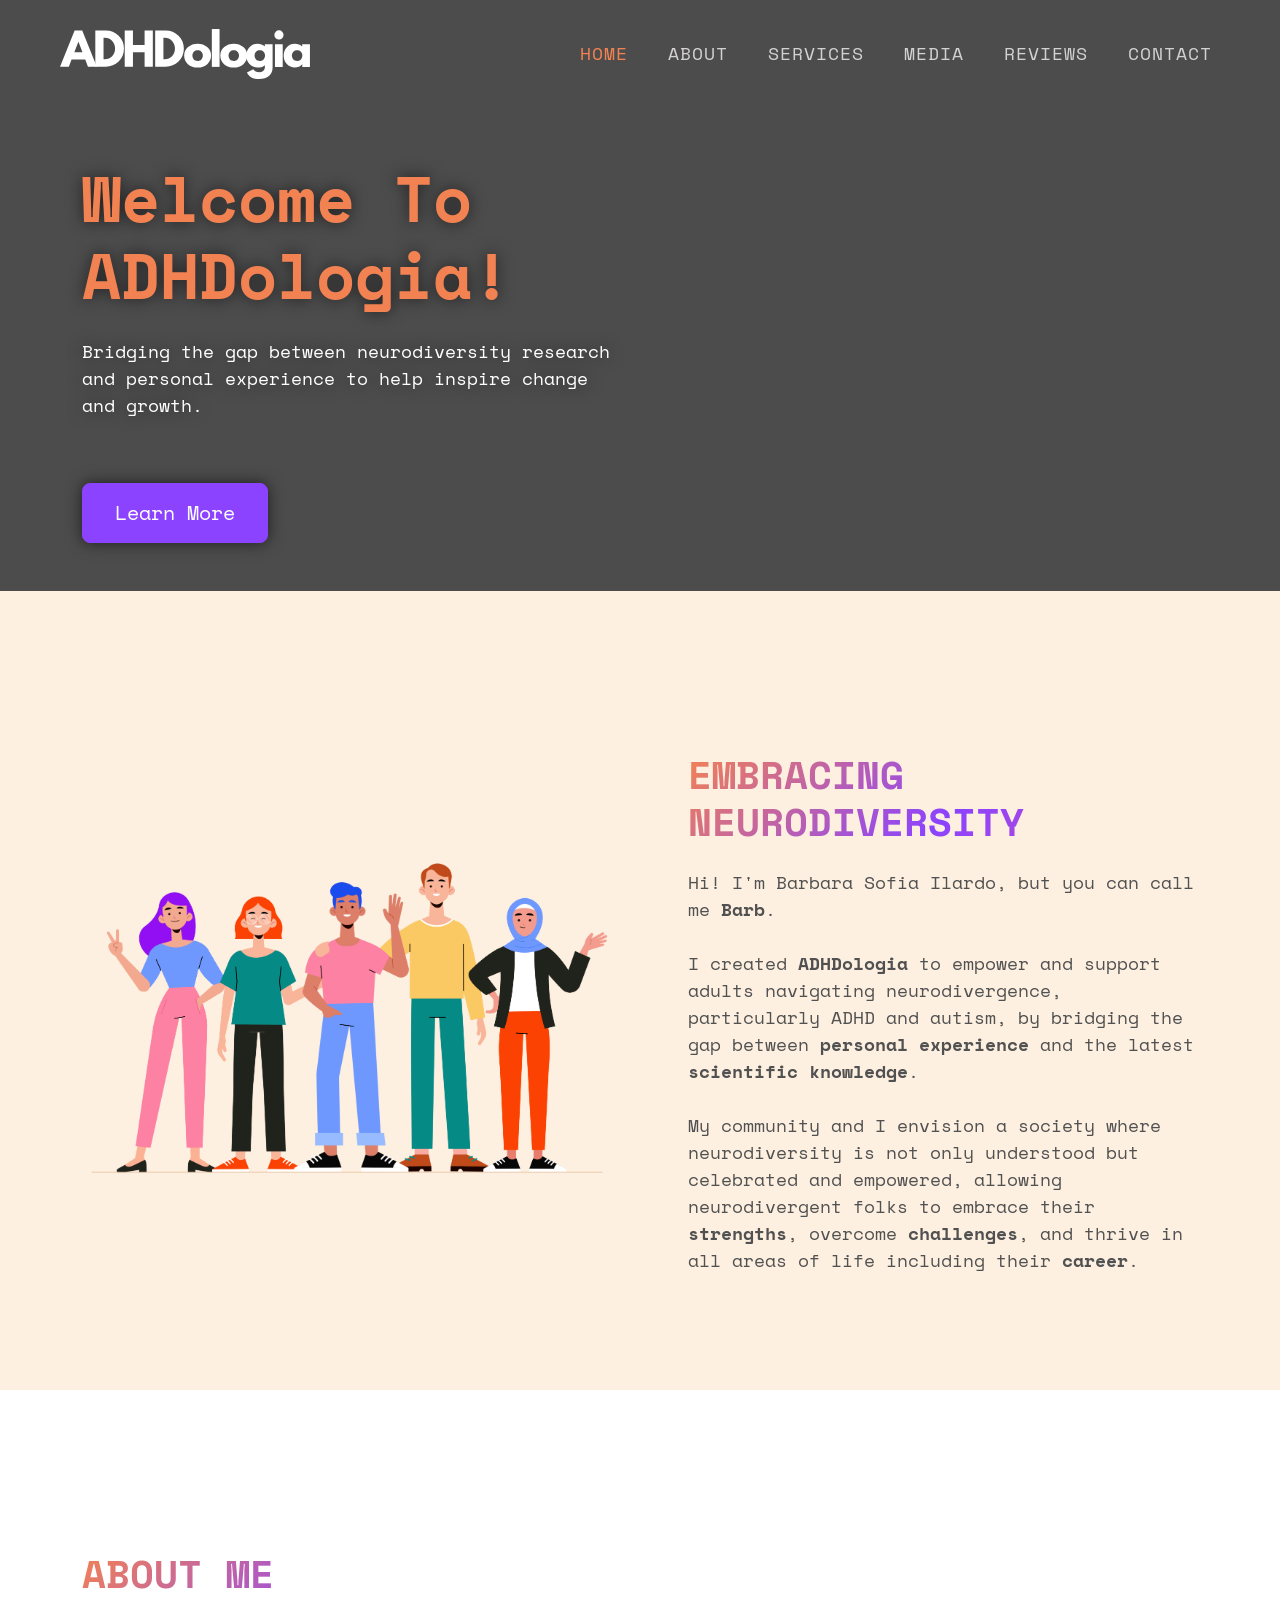
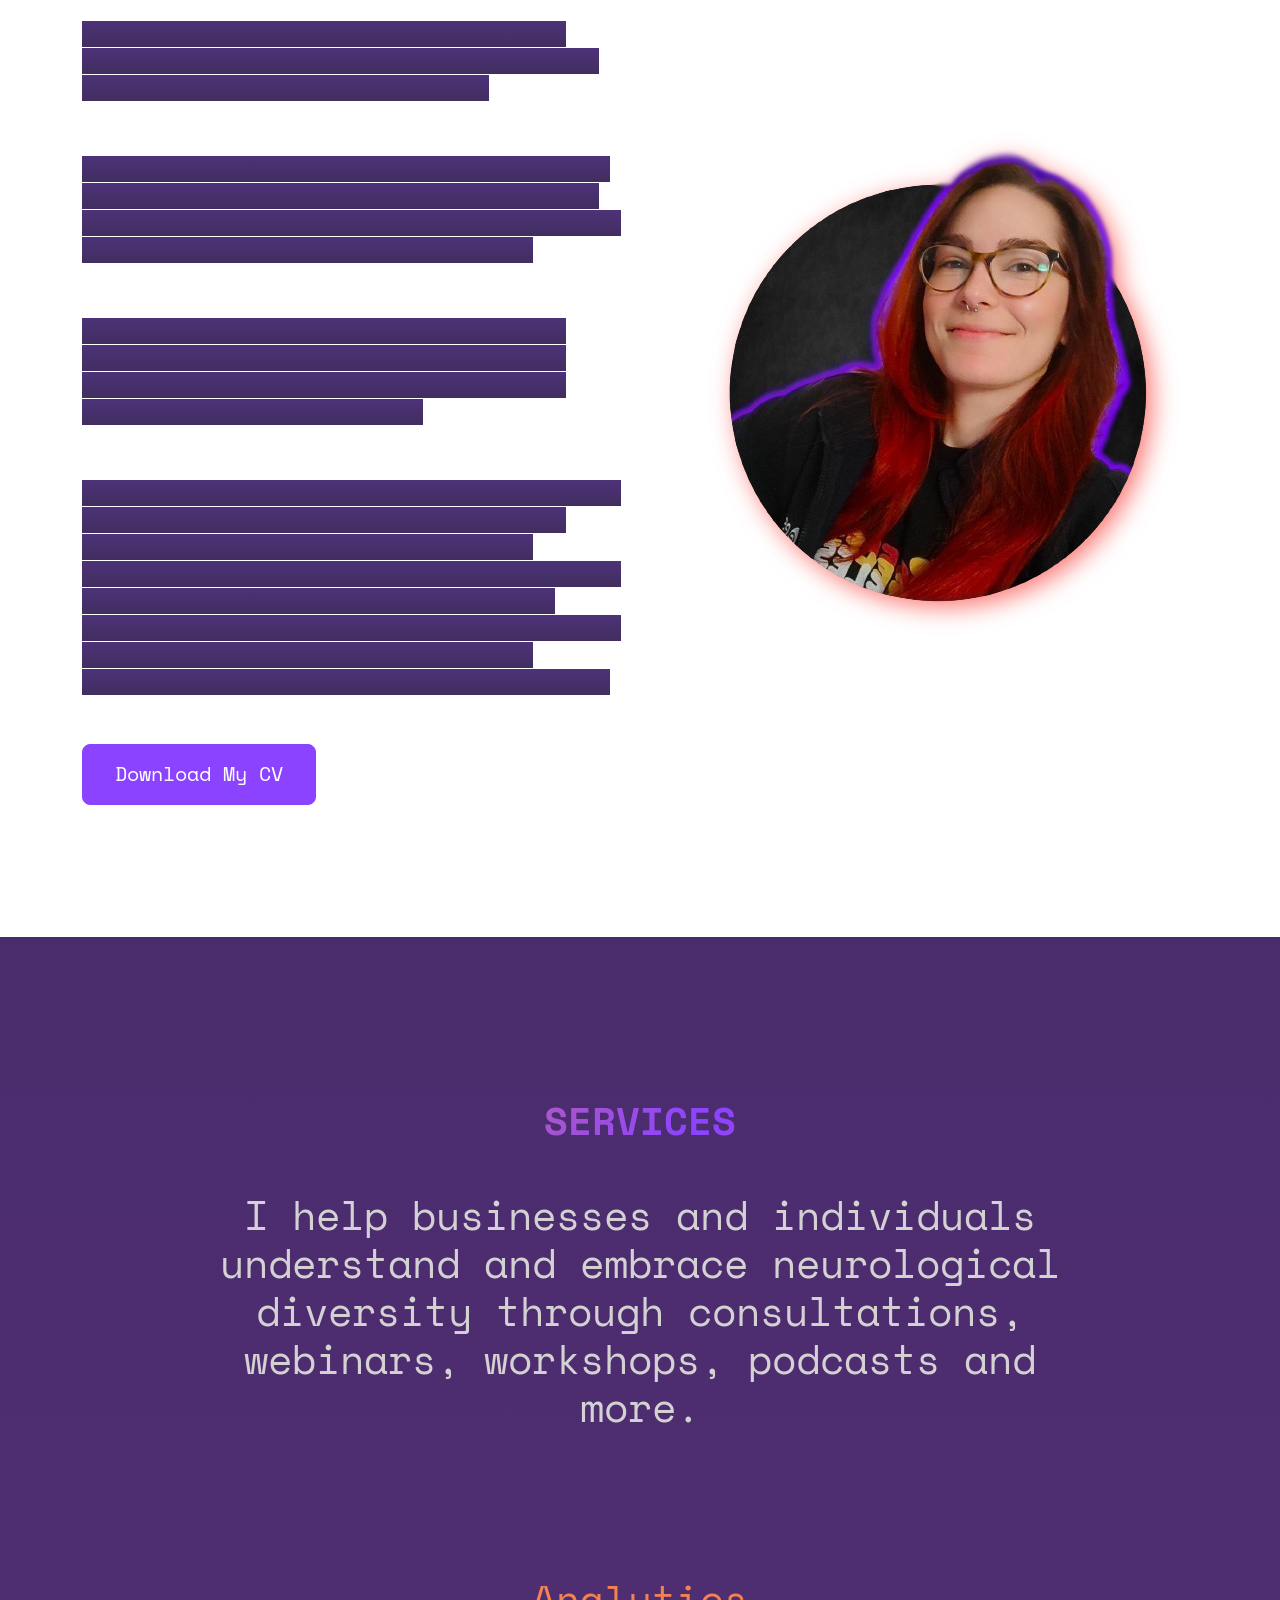
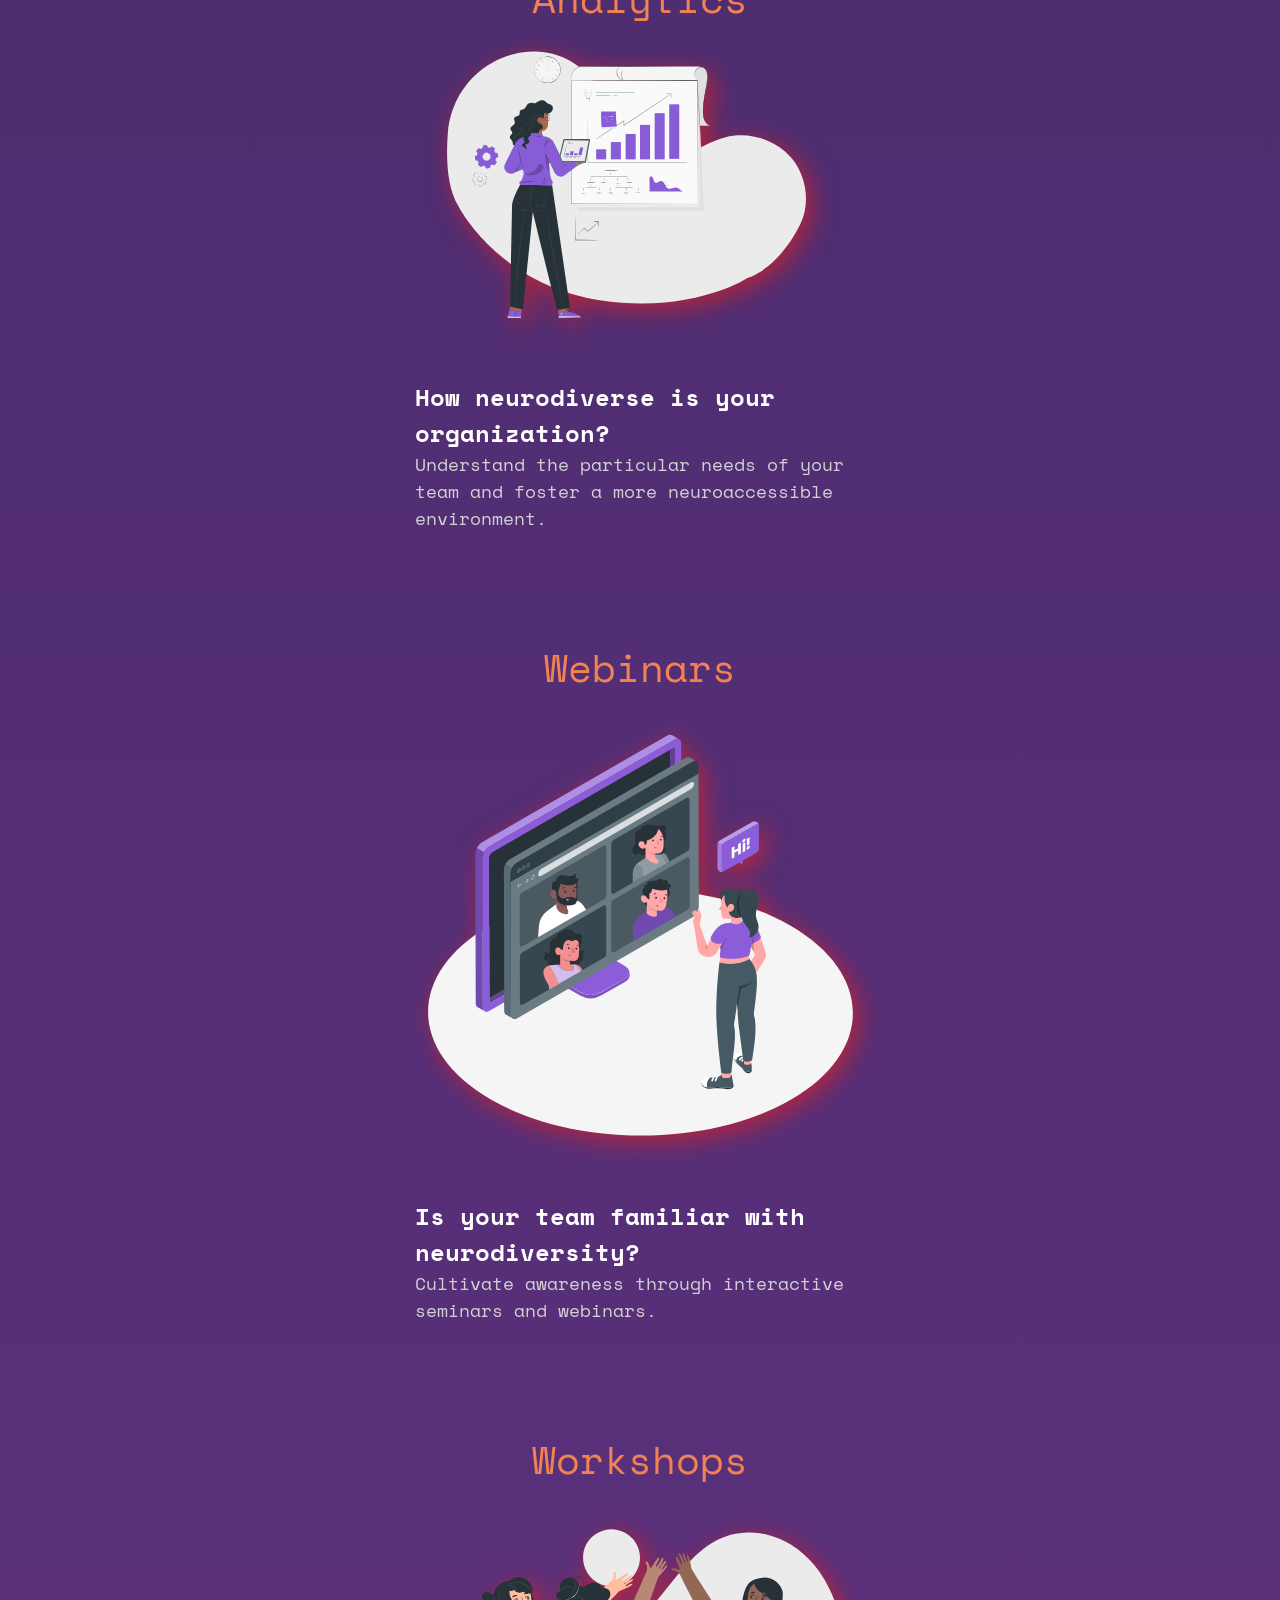
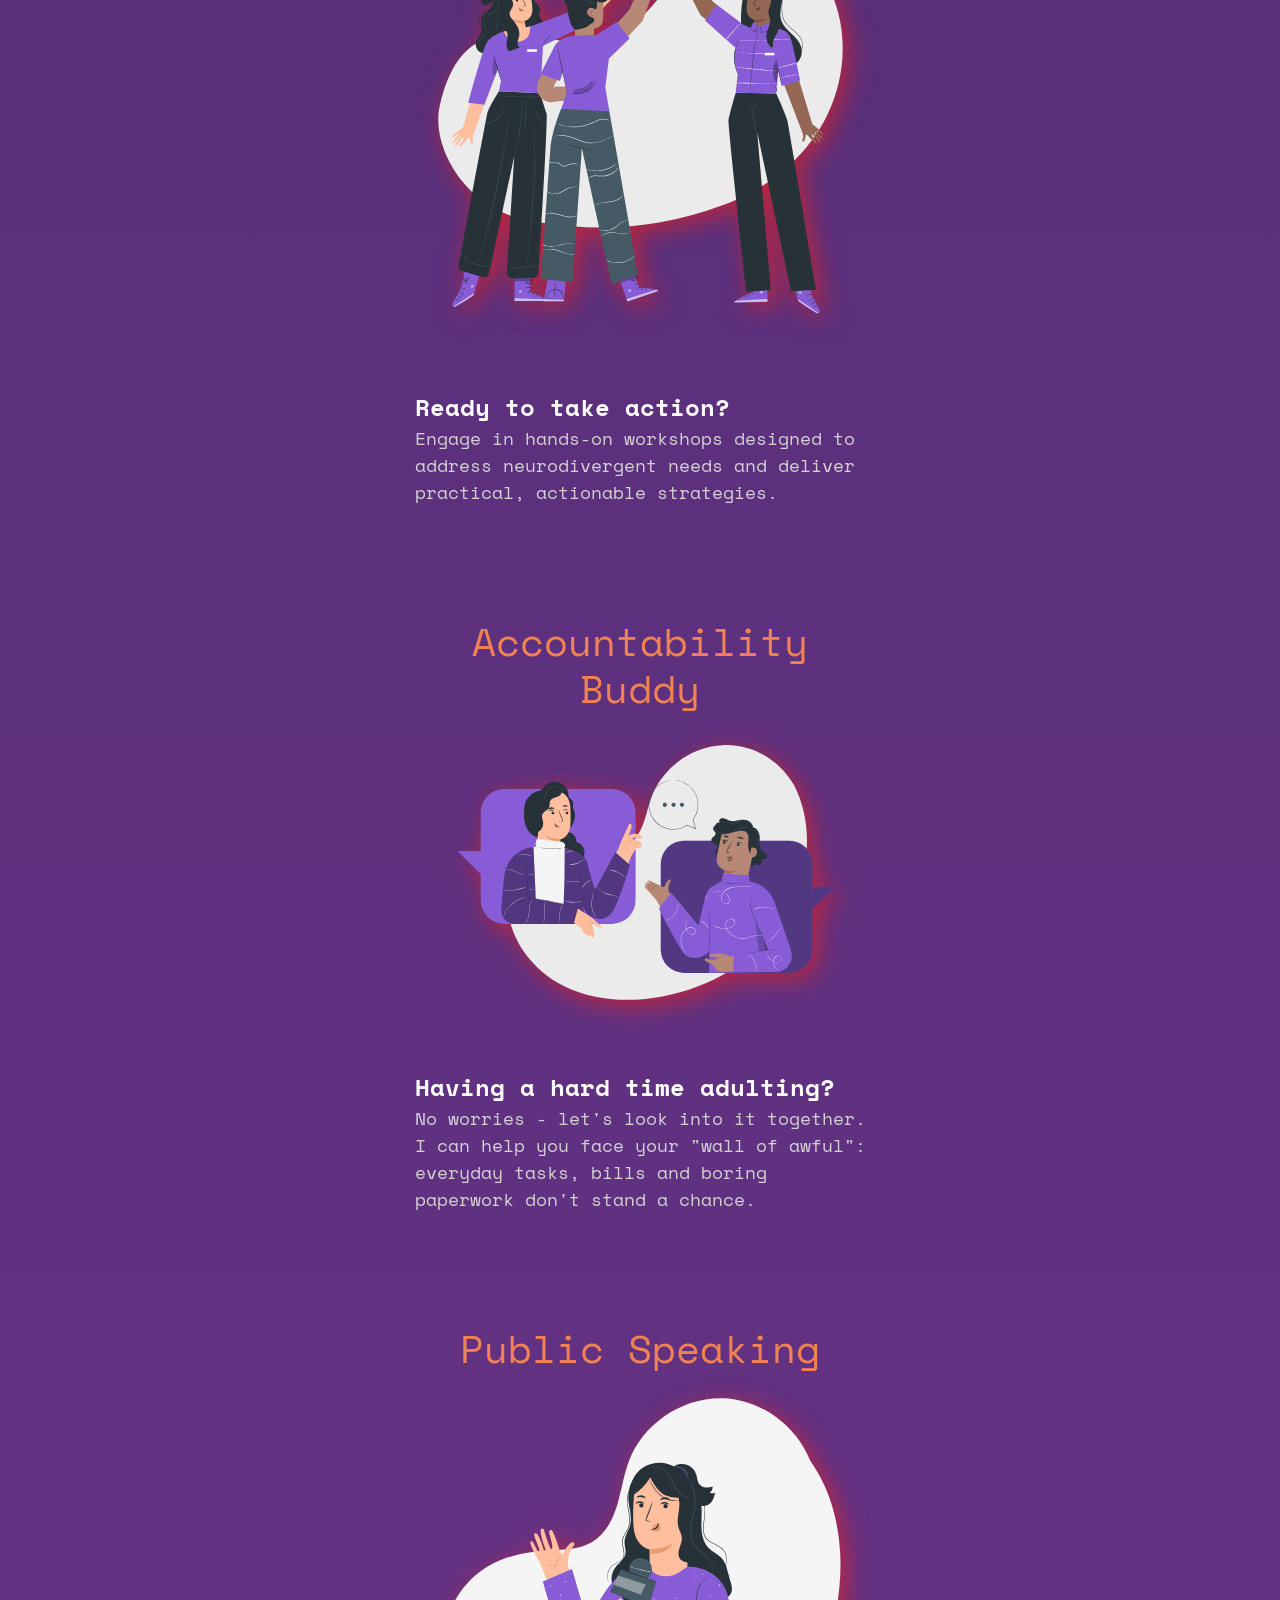
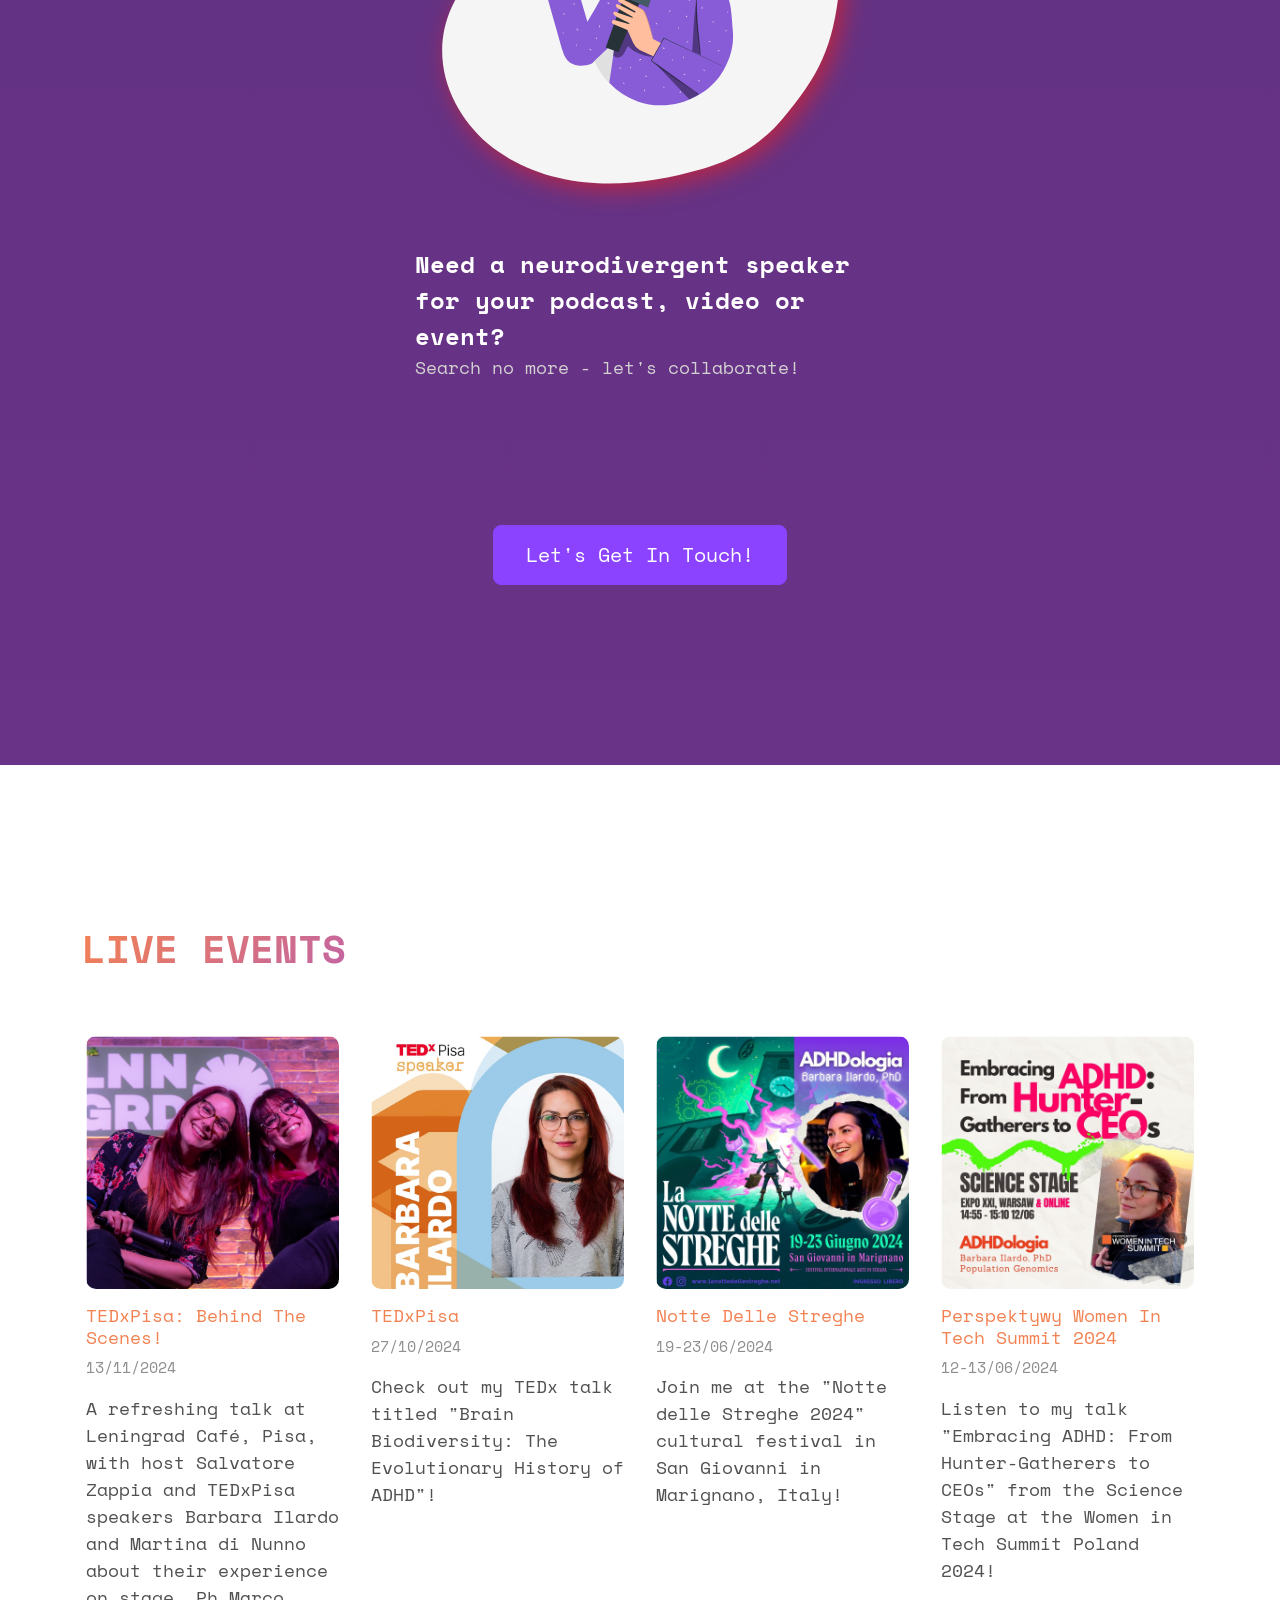
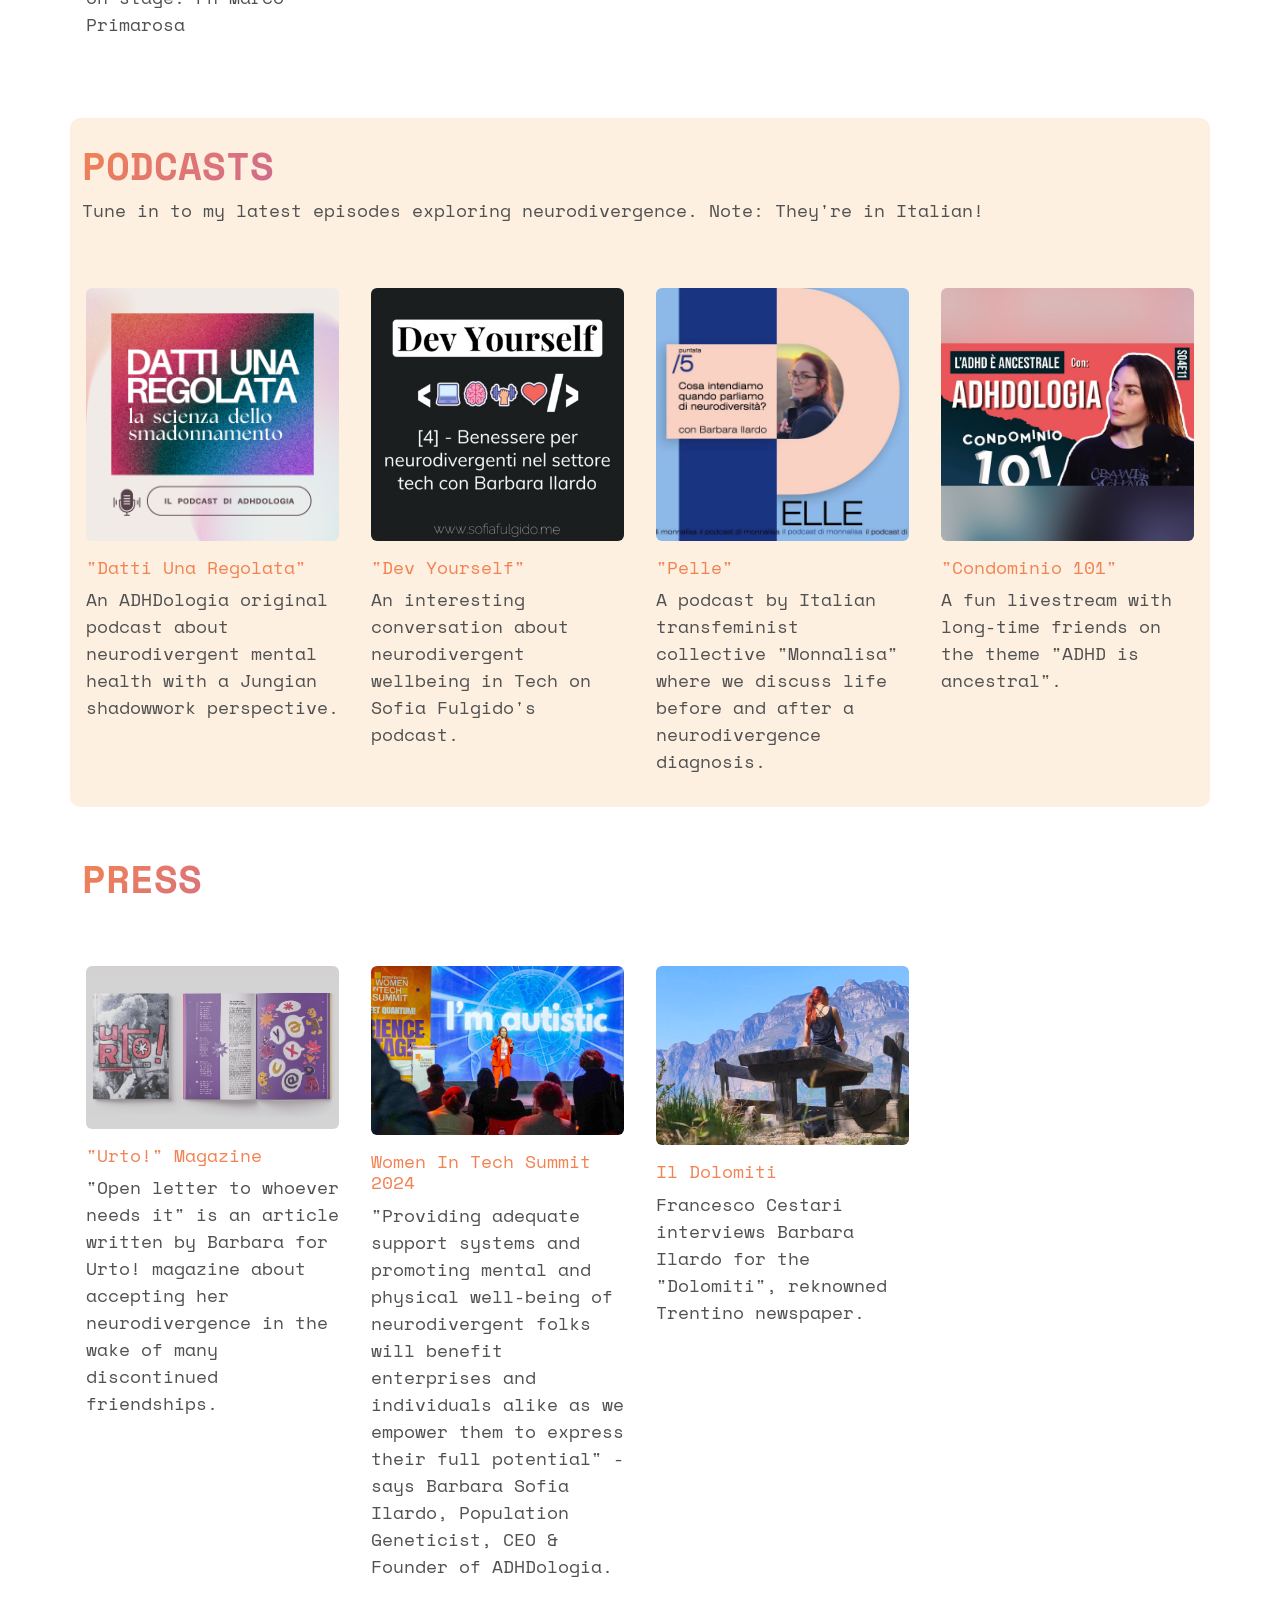
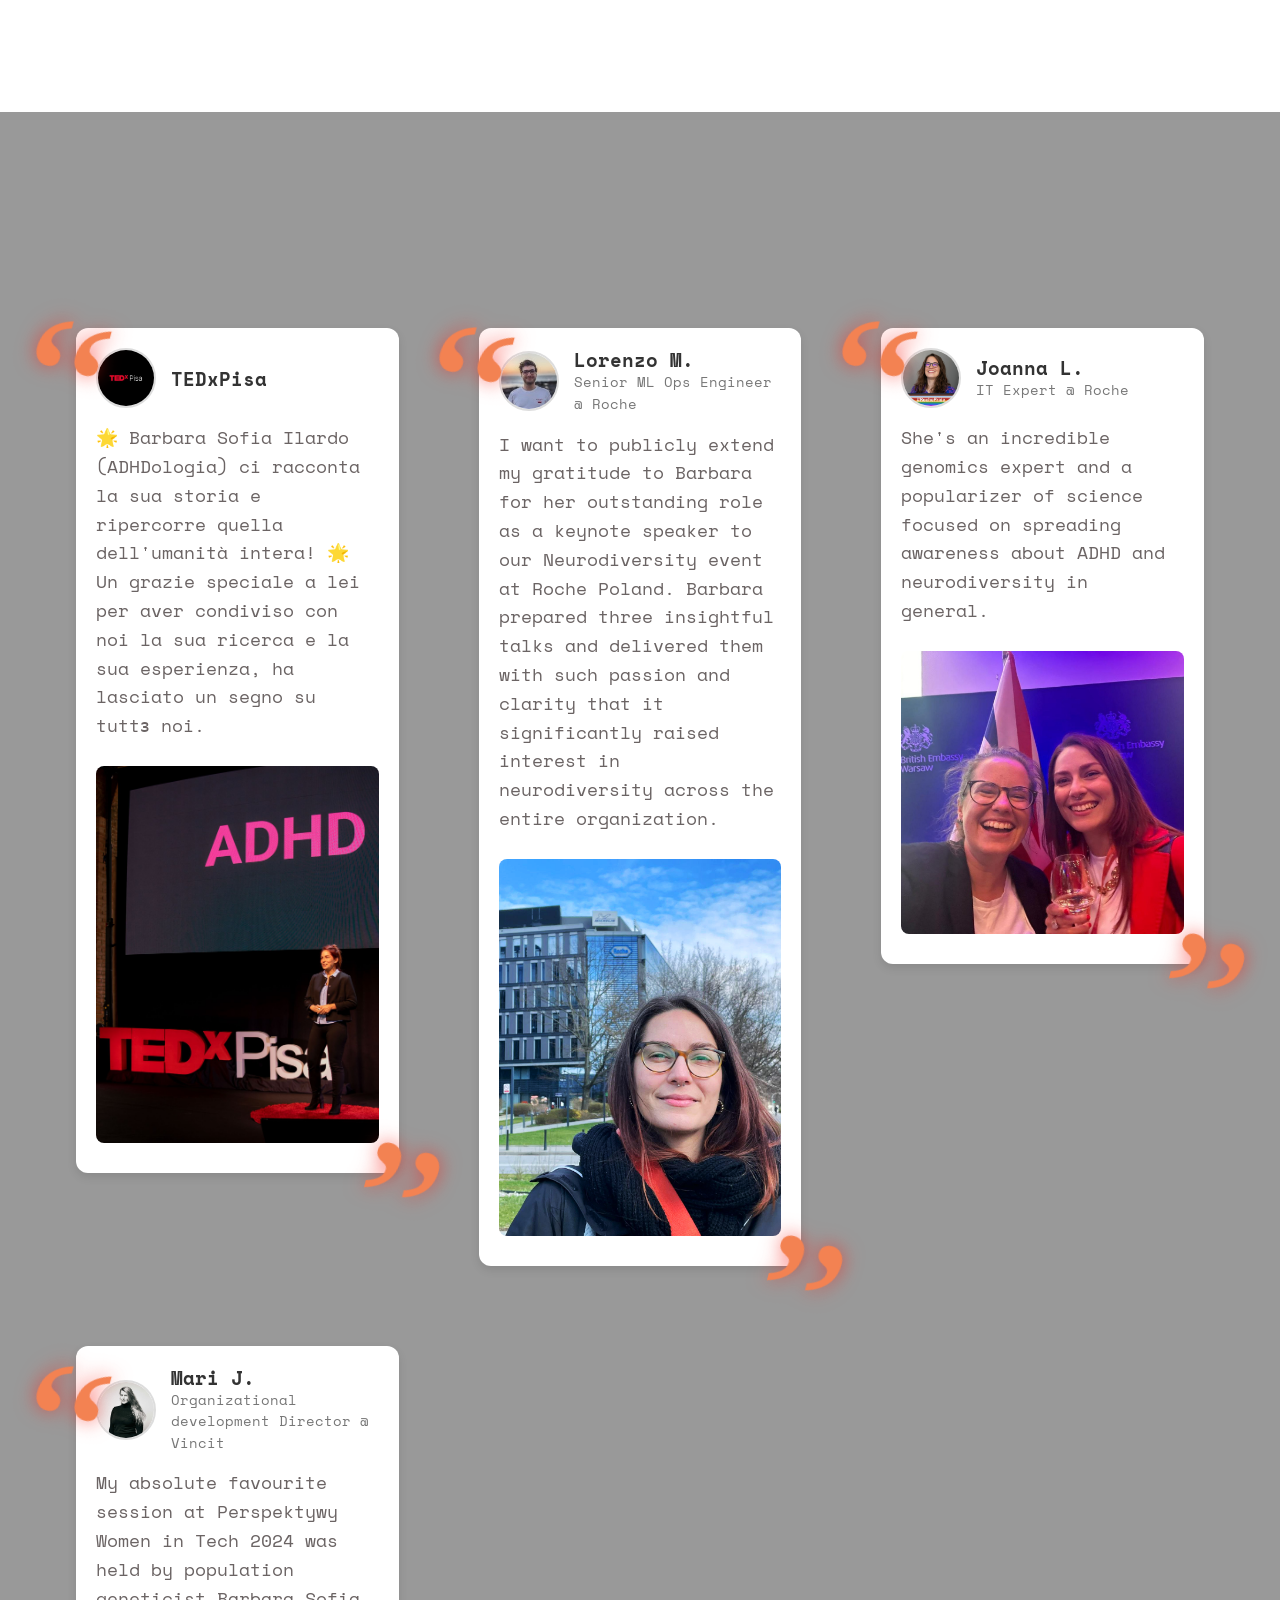
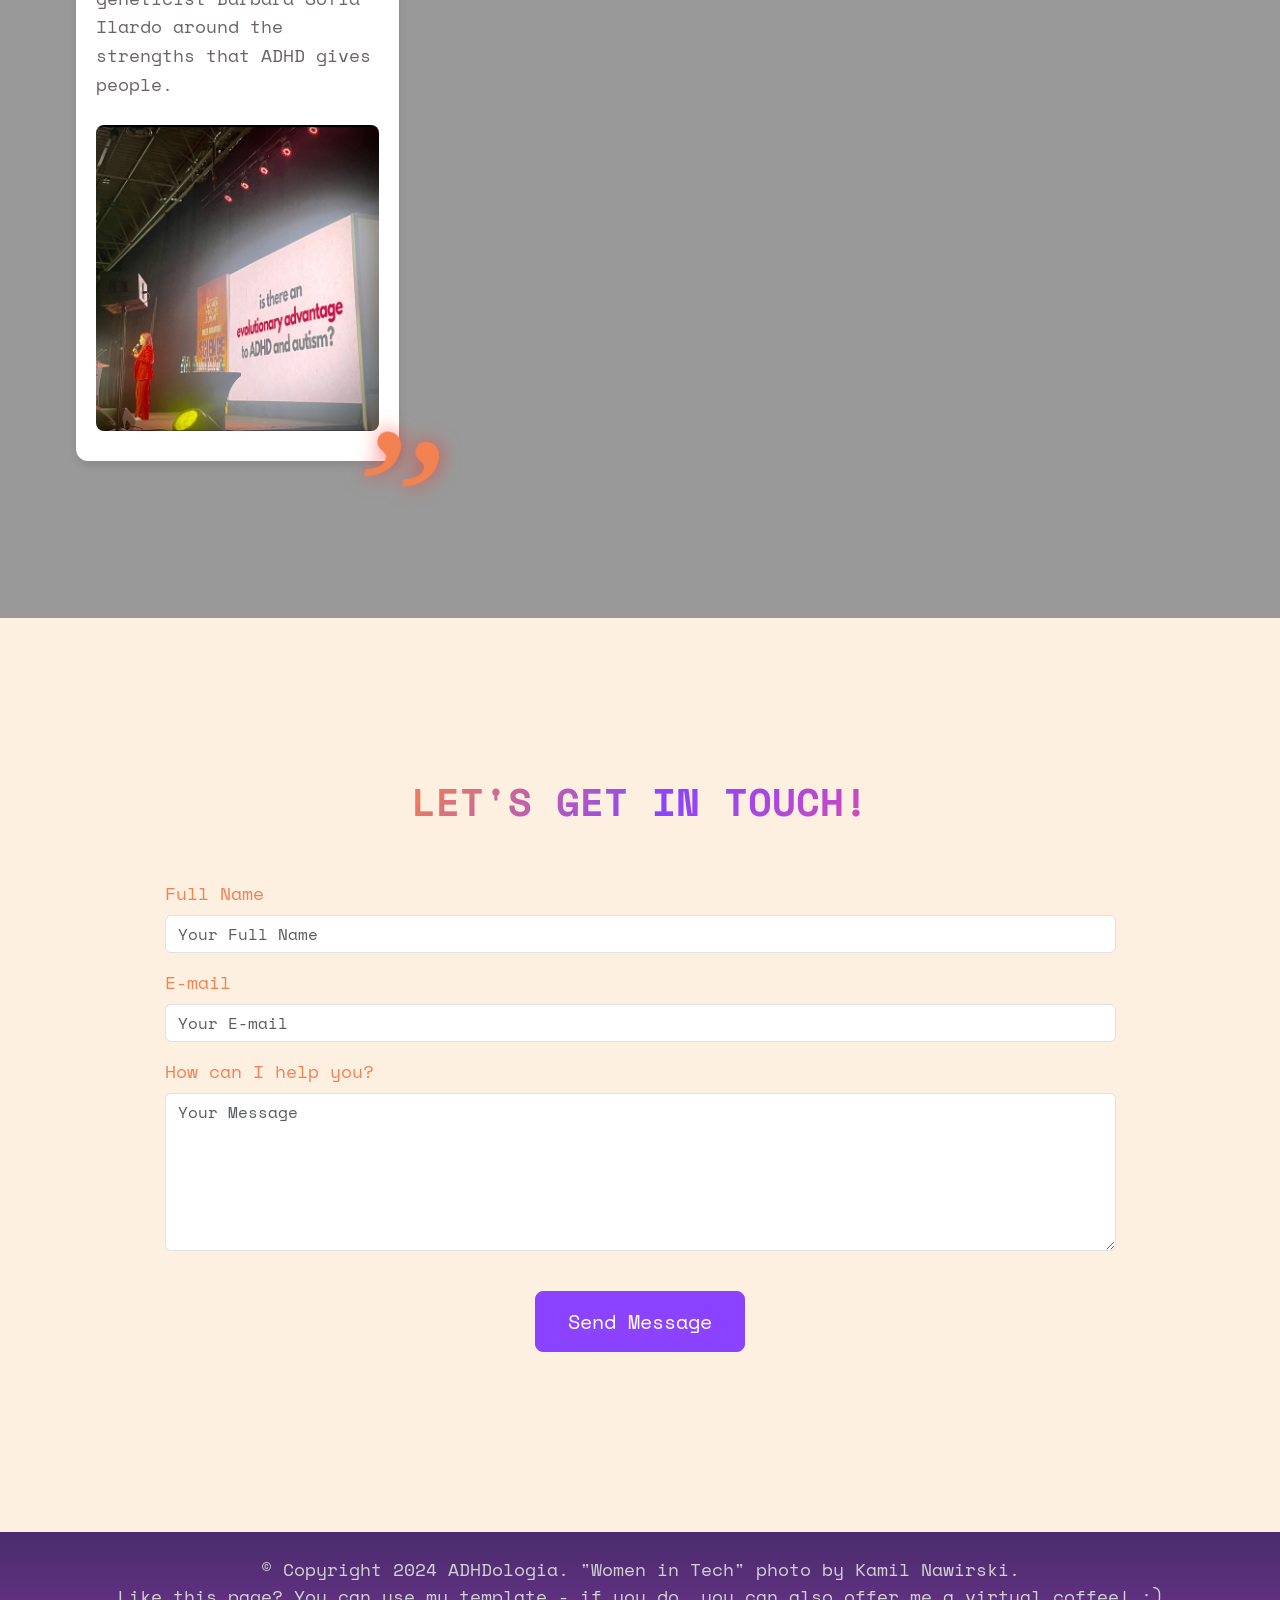
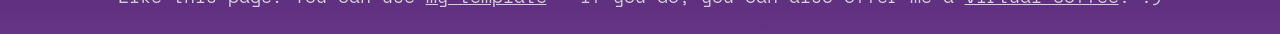
==== commit 24b557ad: "Version 3: Added Clarity analytics script" ====
--- a/index.html
+++ b/index.html
@@ -582,6 +582,14 @@
         <script src="https://cdn.jsdelivr.net/npm/swiper/swiper-bundle.min.js"></script>
         <script type="text/javascript" src="js/script.js"></script>
         <script type="text/javascript" src="js/confetti.js"></script>
+        
+        <script type="text/javascript">
+          (function(c,l,a,r,i,t,y){
+              c[a]=c[a]||function(){(c[a].q=c[a].q||[]).push(arguments)};
+              t=l.createElement(r);t.async=1;t.src="https://www.clarity.ms/tag/"+i;
+              y=l.getElementsByTagName(r)[0];y.parentNode.insertBefore(t,y);
+          })(window, document, "clarity", "script", "pp5m6eqf6f");
+      </script>
 
       </body>
 </html>
--- a/style.css
+++ b/style.css
@@ -297,7 +297,7 @@
 /* Testimonial Card Grid */
 .testimonial-card-wrapper {
    display: grid;
-   grid-template-columns: repeat(auto-fit, minmax(350px, 1fr)); /* Grid layout */
+   grid-template-columns: repeat(auto-fit, minmax(300px, 1fr)); /* Grid layout */
    gap: 5rem; /* Space between cards */
    justify-items: center;
    max-width: 100%; 
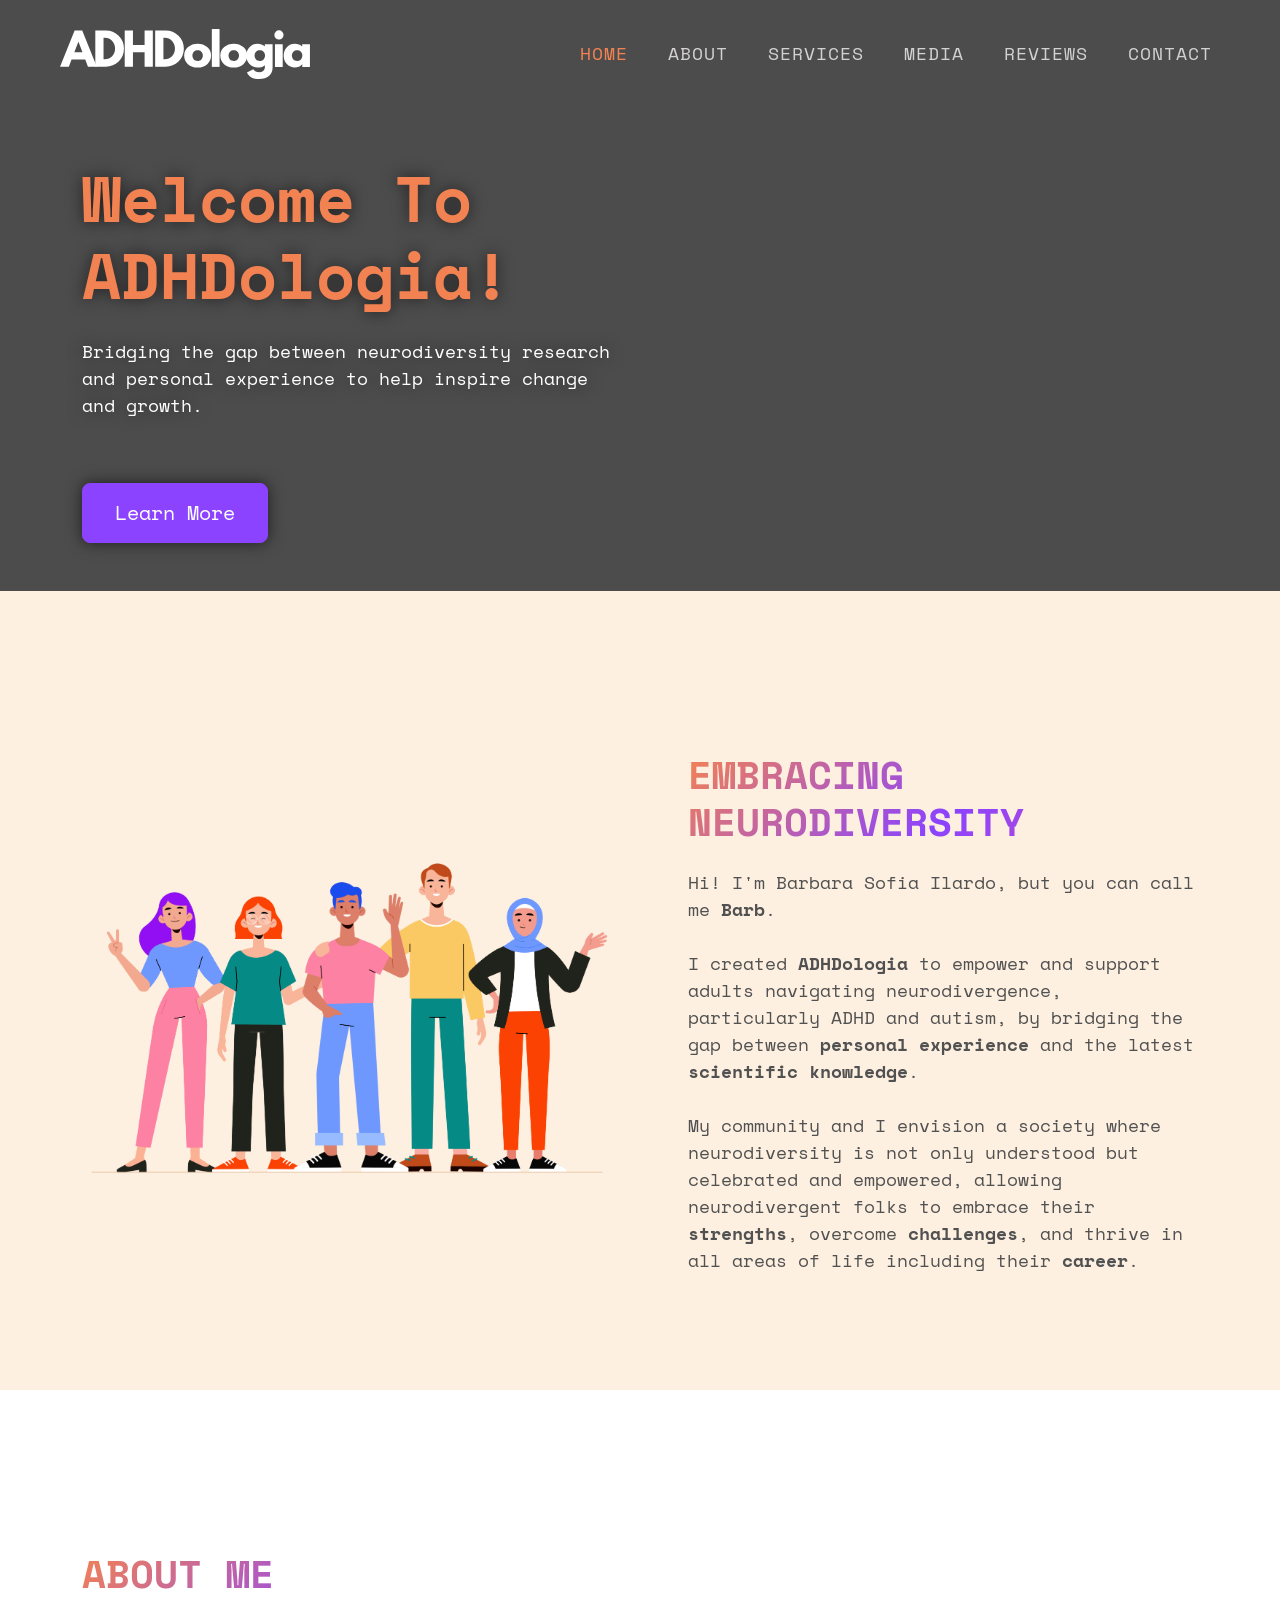
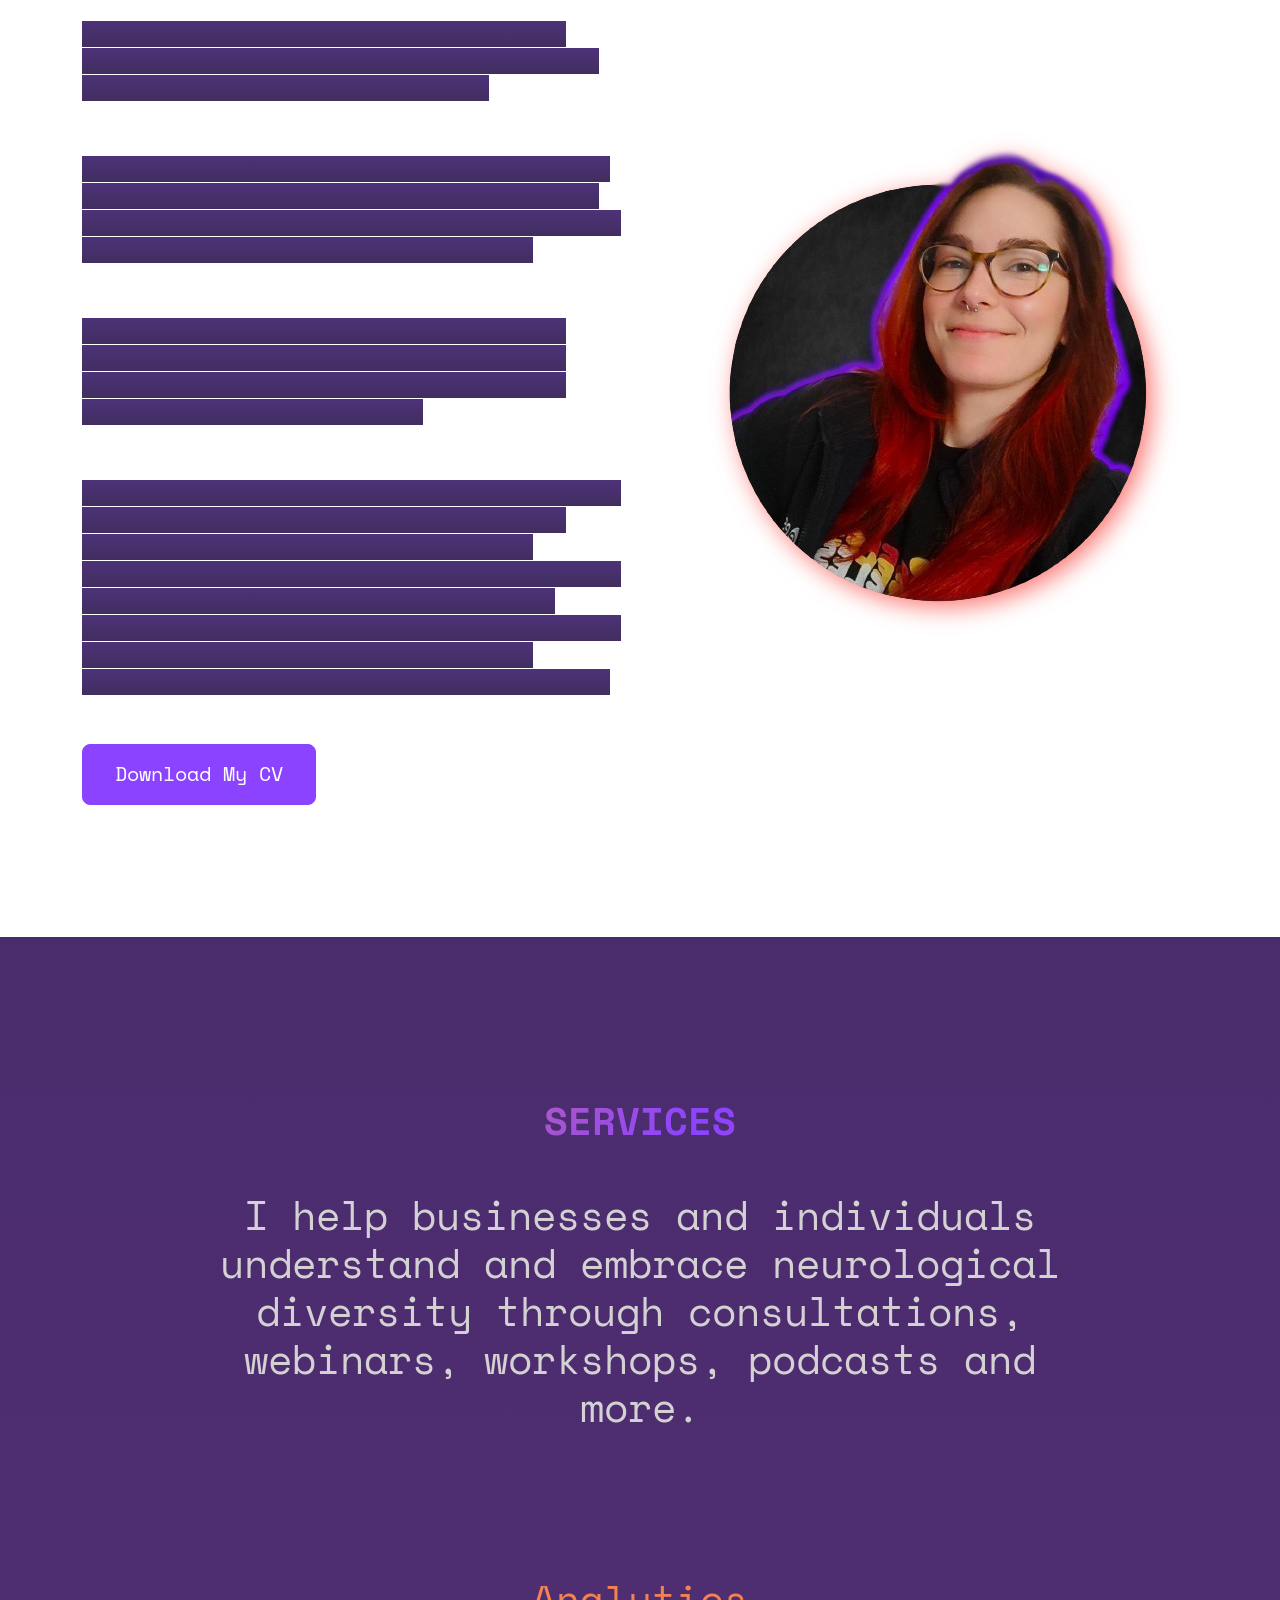
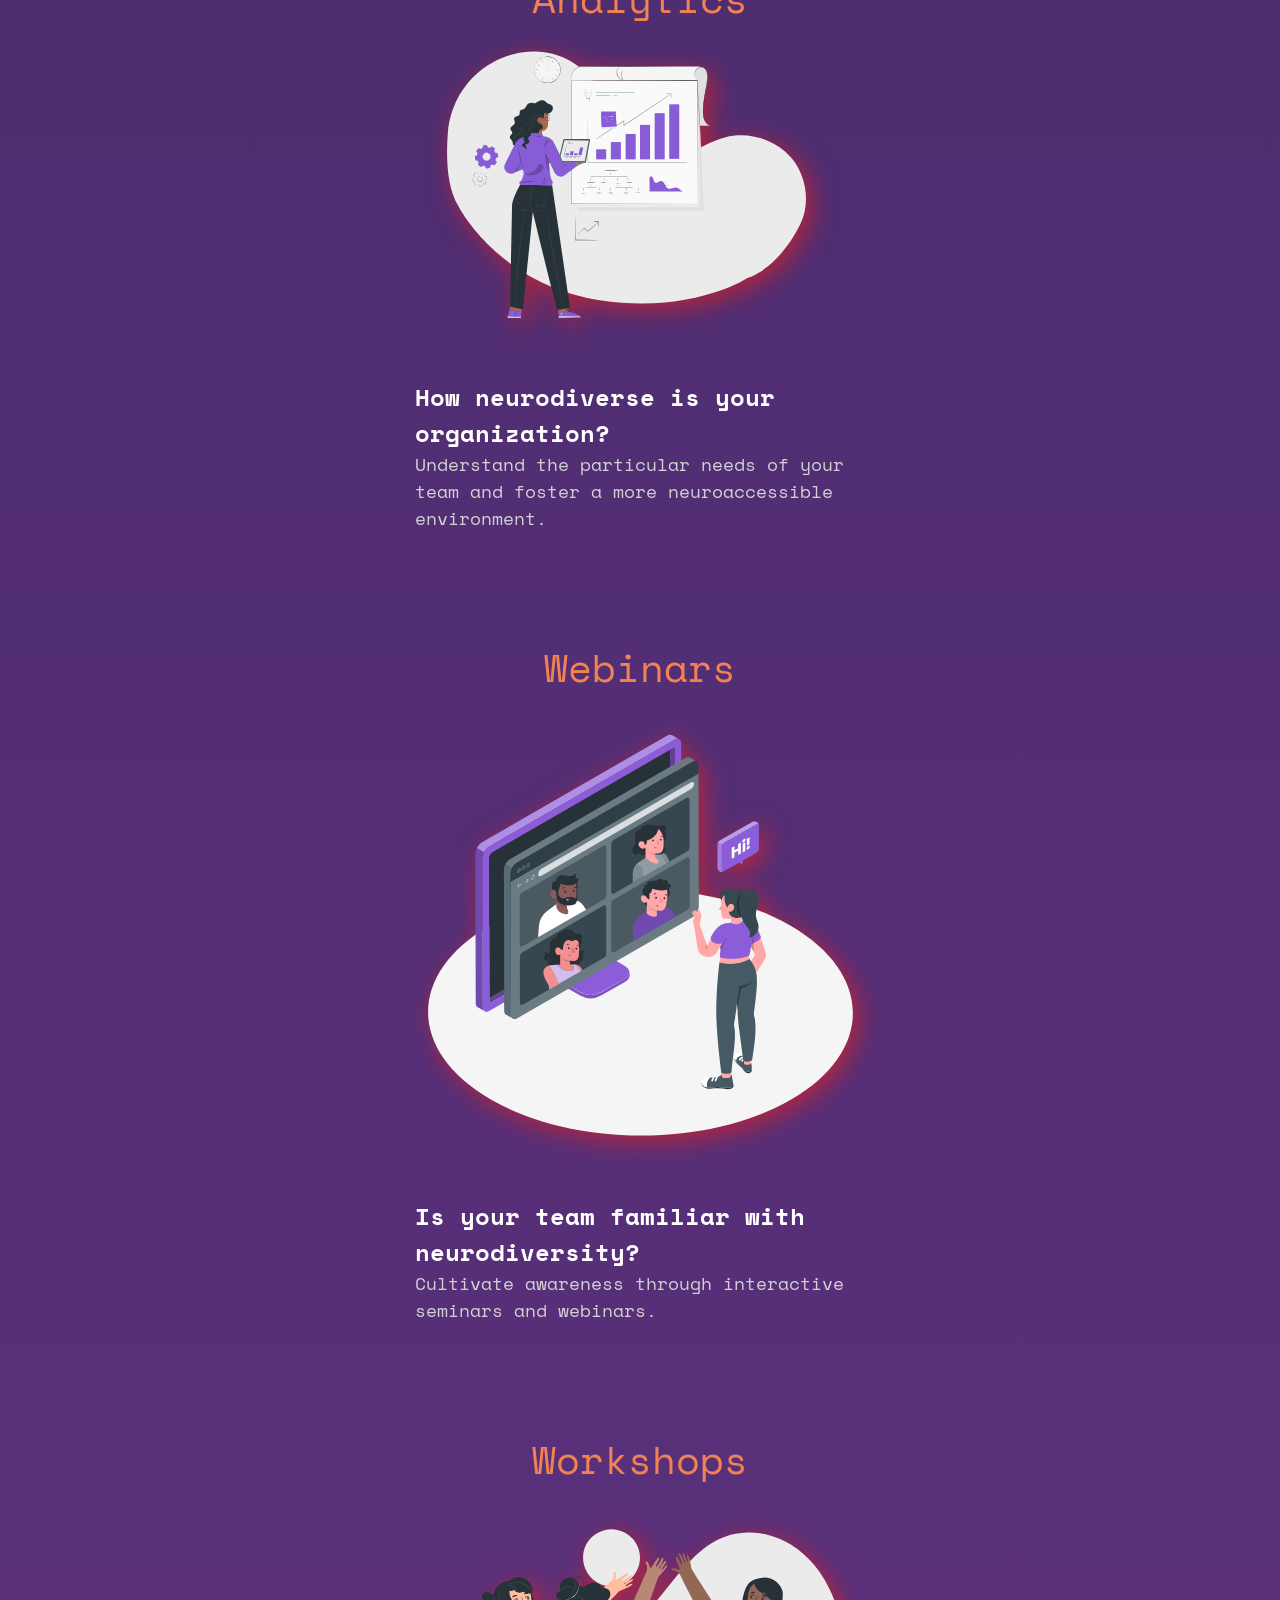
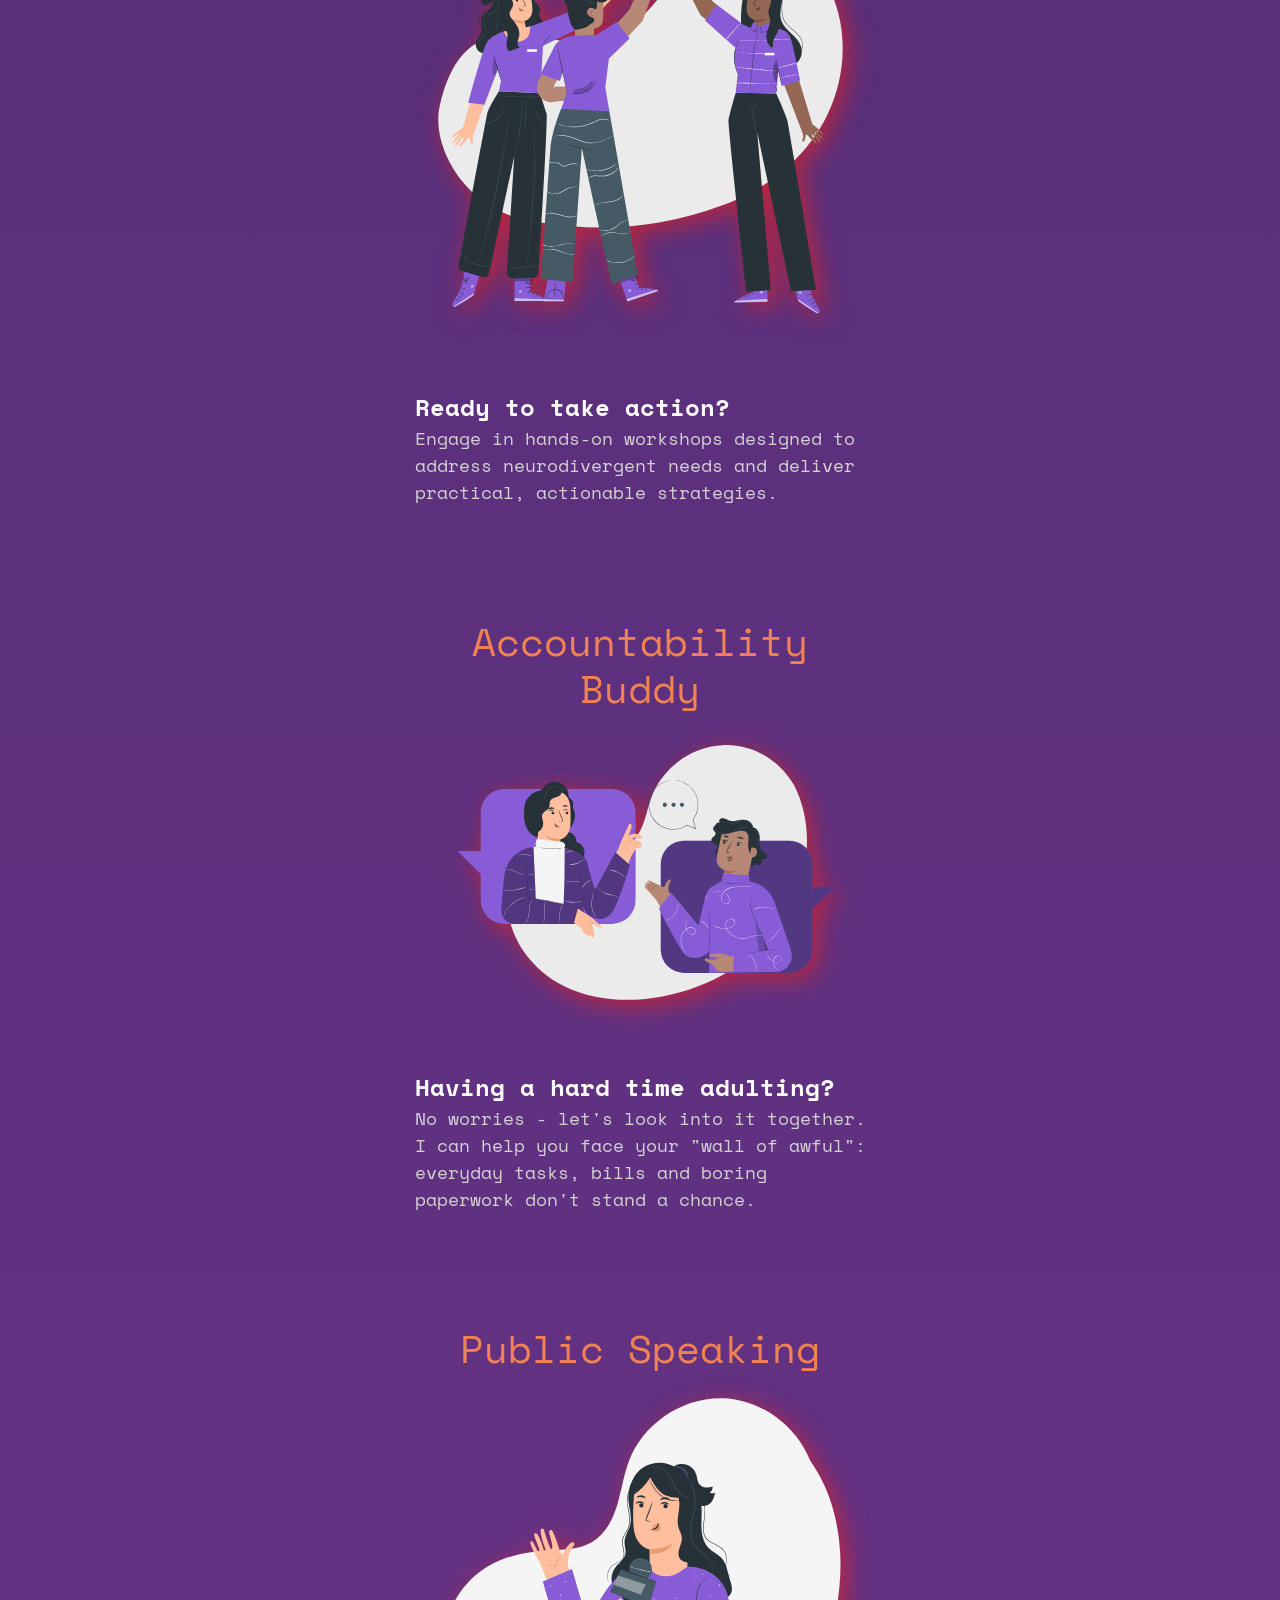
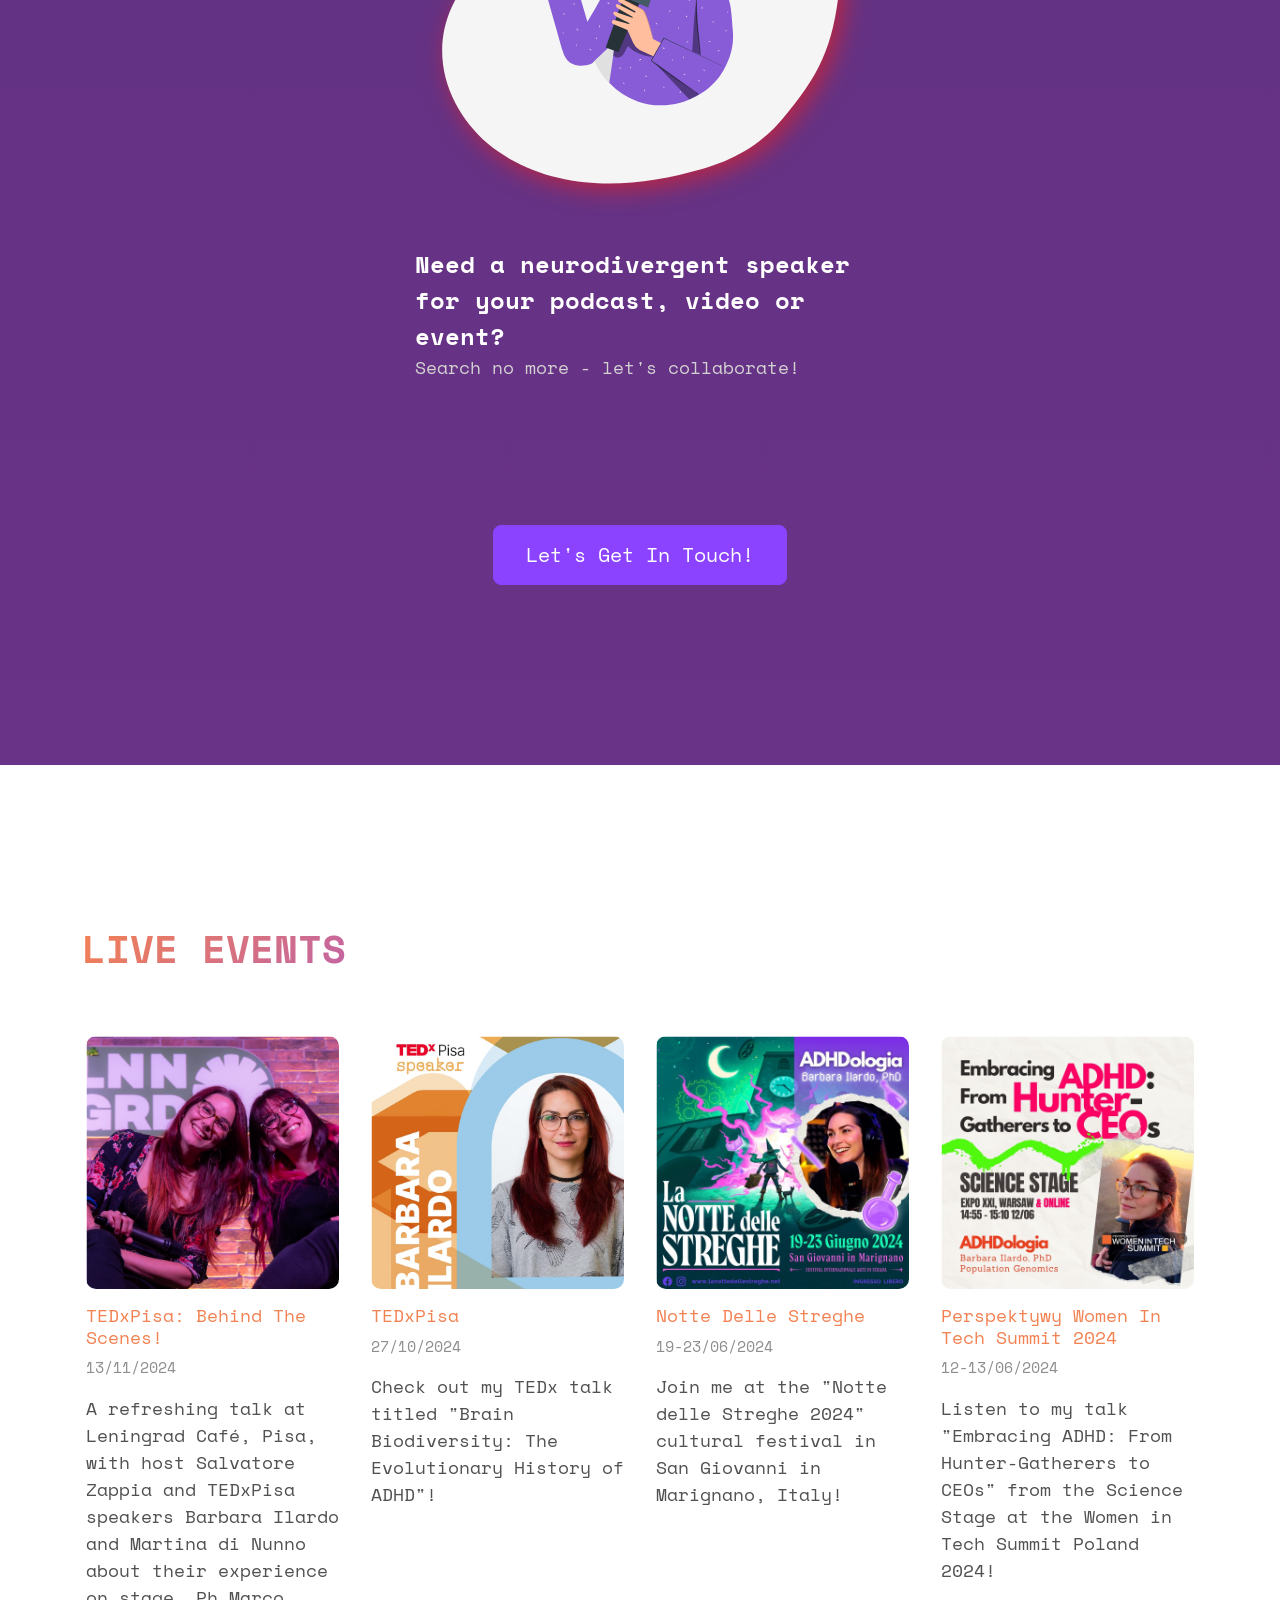
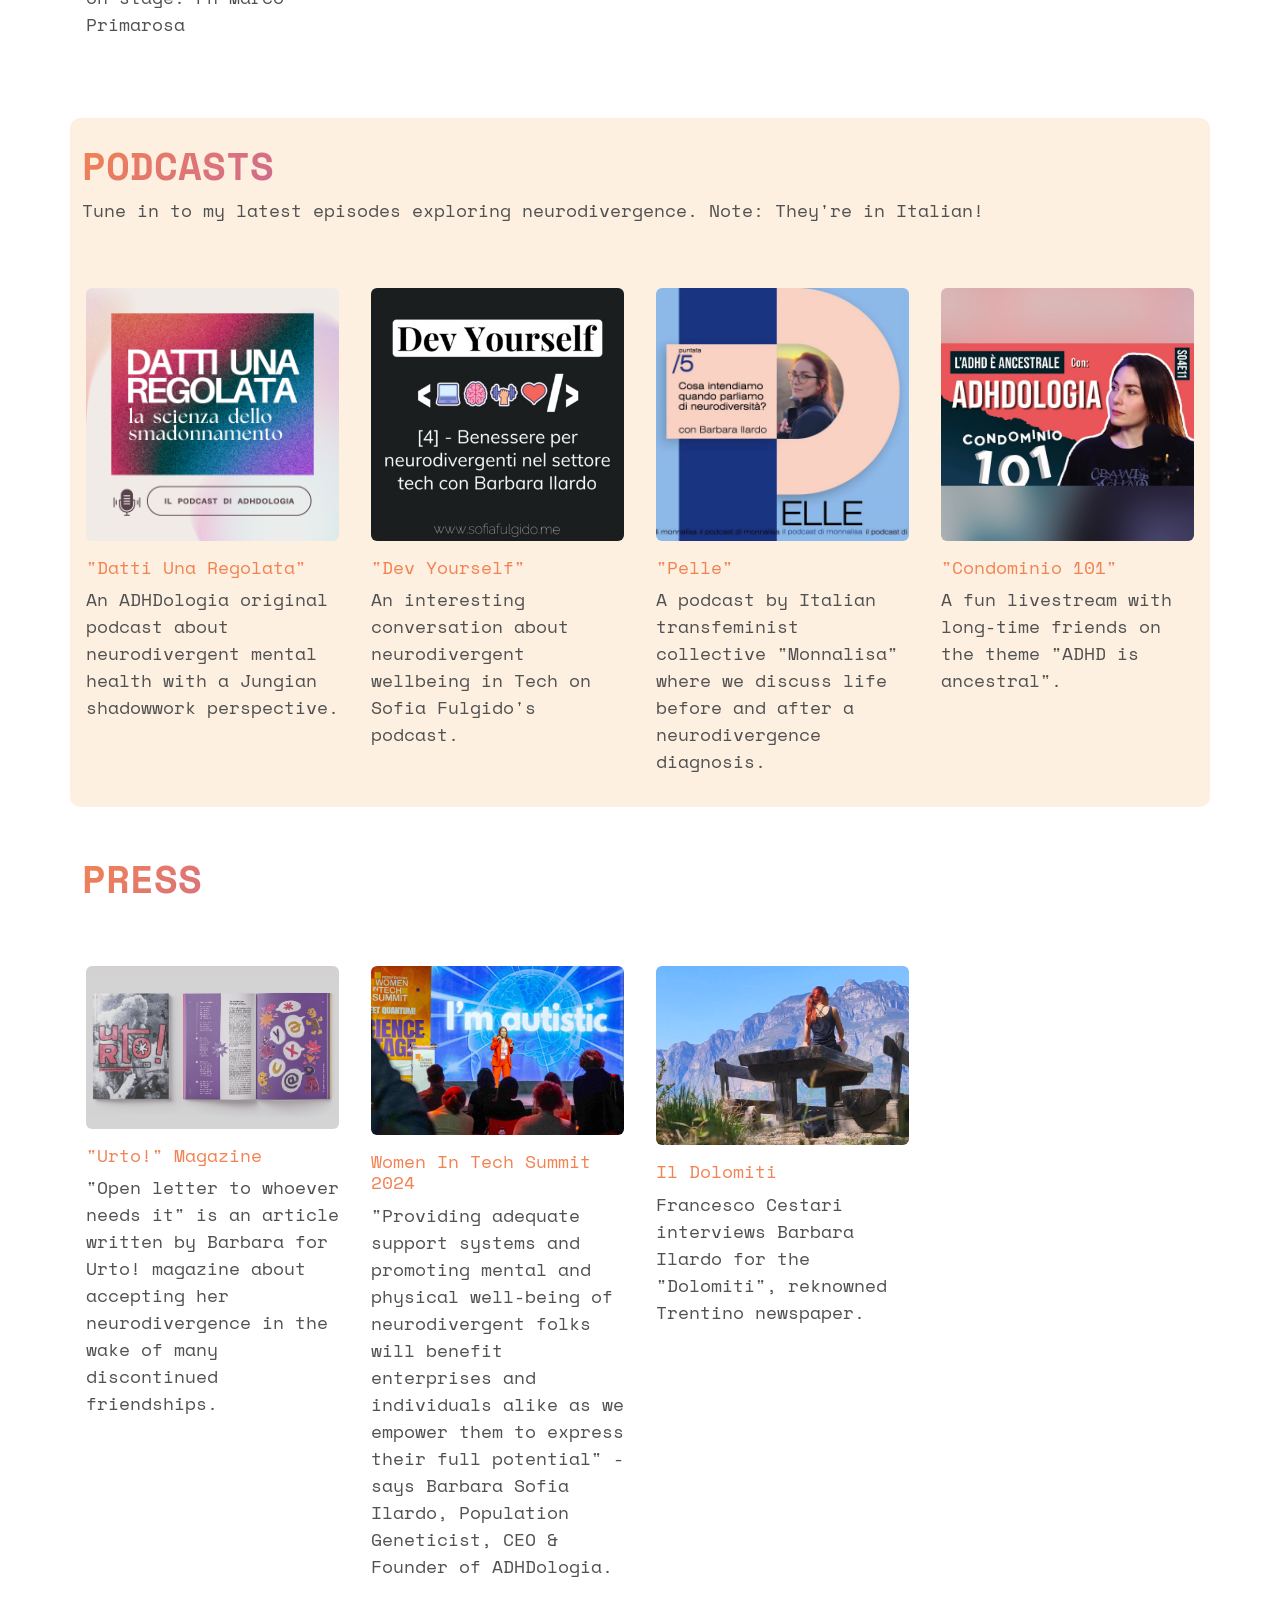
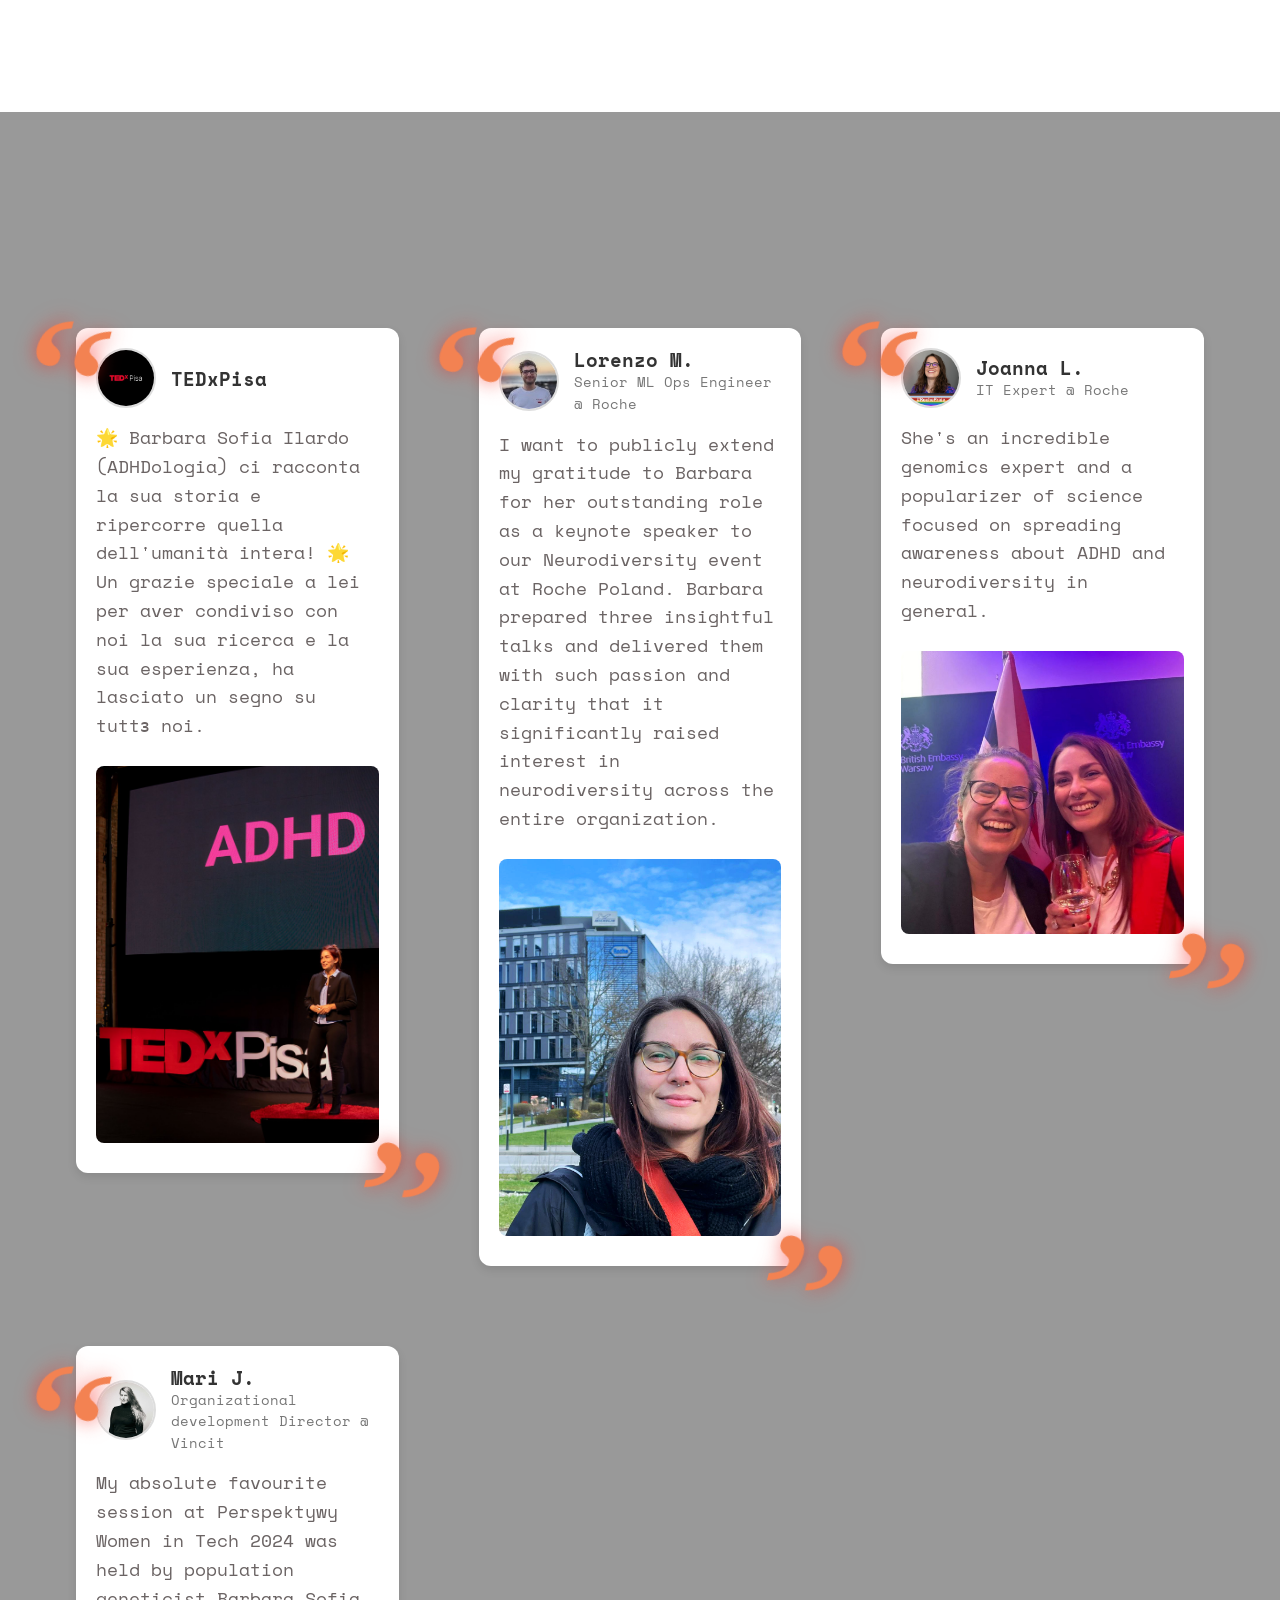
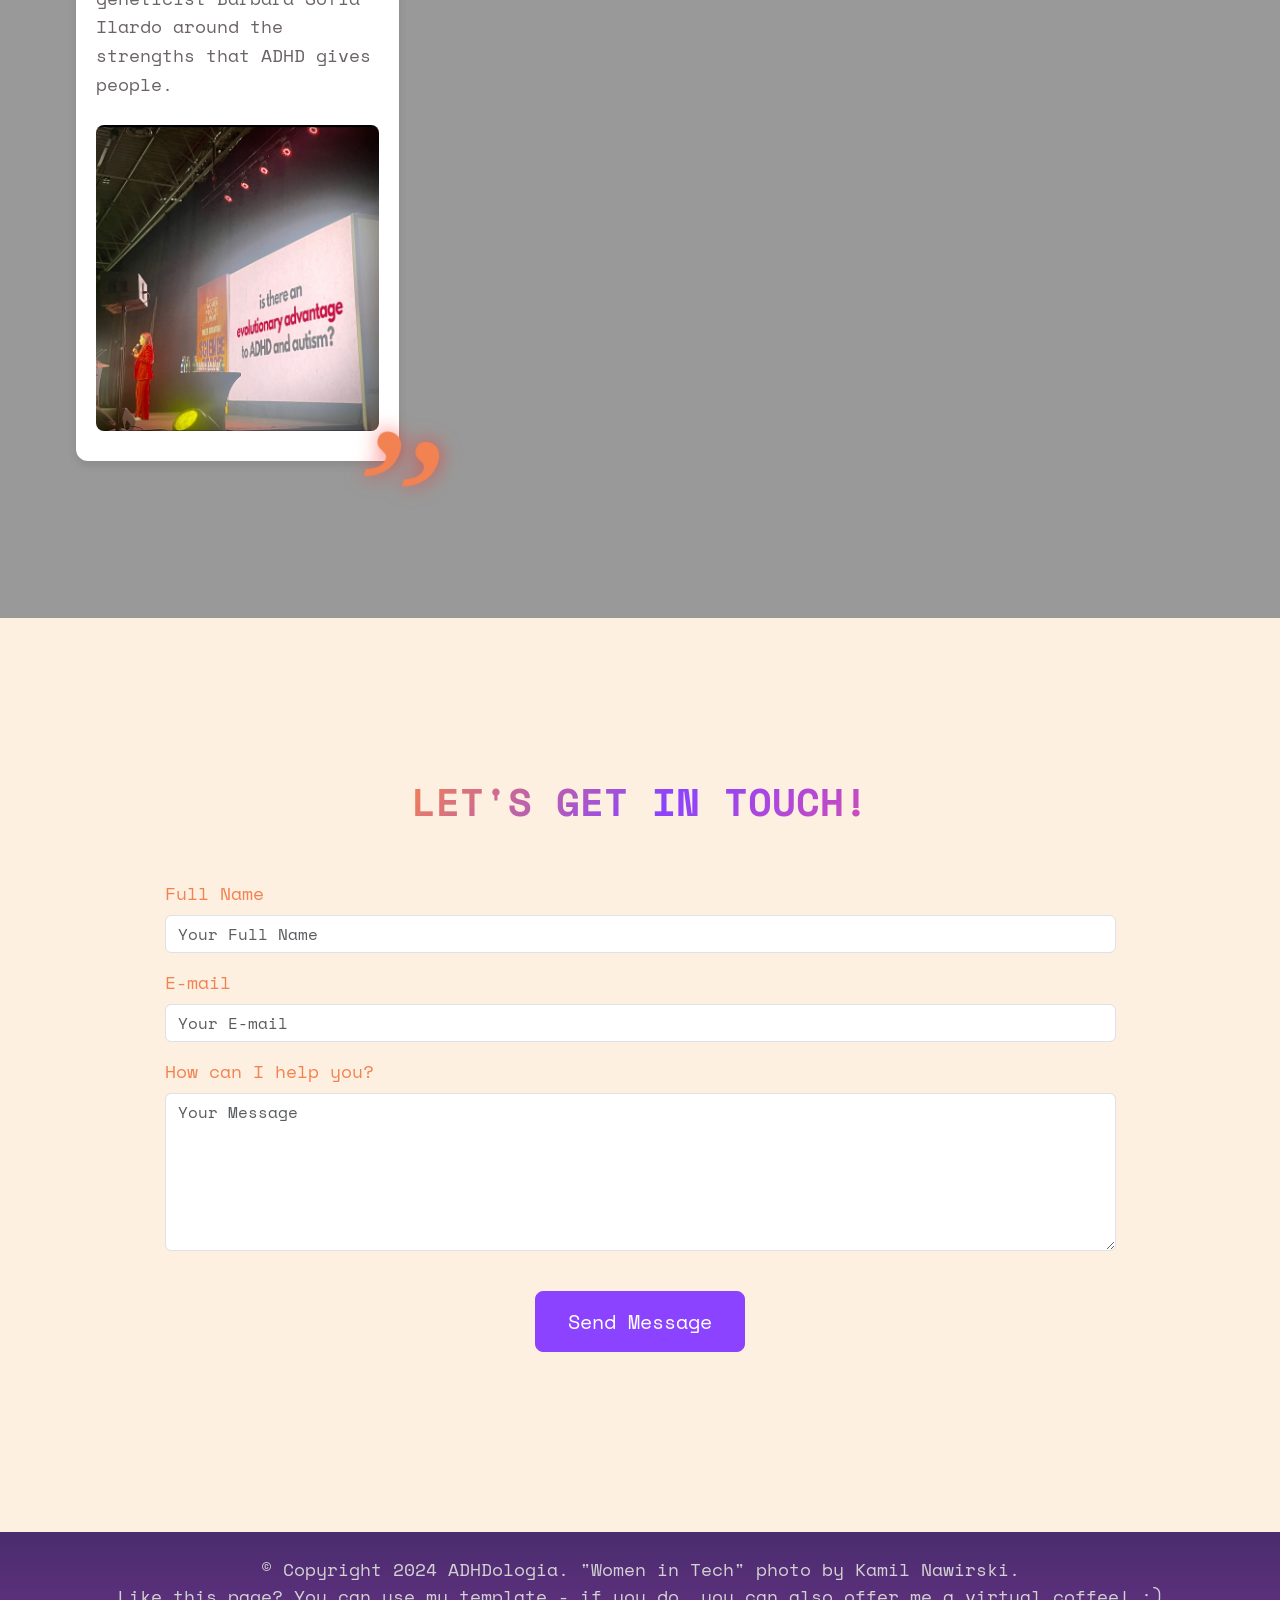
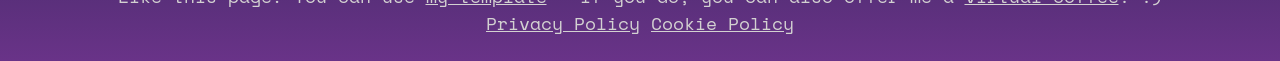
==== commit b4e3025a: "Version 3.3: Added Iubena privacy and cookie URLs in footer" ====
--- a/index.html
+++ b/index.html
@@ -1,34 +1,52 @@
 <!doctype html>
 <html lang="en">
     <head>
-        <title>ADHDologia | Barbara Sofia Ilardo, PhD | Neurodiversity Educator & Consultant </title>
-        <meta charset="utf-8">
-        <meta http-equiv="X-UA-Compatible" content="IE=edge">
-        <meta name="viewport" content="width=device-width, initial-scale=1.0, user-scalable=no">
-        <meta name="format-detection" content="telephone=no">
-        <meta name="mobile-web-app-capable" content="yes">
-        <meta name="author" content="Barbara Sofia Ilardo">
-        
-        <meta name="keywords" content="ADHD, ADHDologia, ADHD Italia, ADHD adulti, autismo, autism, neurodiversità, neurodiversity, neuropiccante, neurospicy, Barbara Sofia Ilardo, population genetics, genetica di popolazione, evoluzione, DEI, diversity, inclusion, accessibility, neurotype, disability, accessibilità, inclusione, diversità, disabilità, neurodivergenza, neurodivergence, neurotipo, spettro autistico, diagnosi ADHD, diagnosi Autismo, wellbeing, salute mentale">
-        <meta name="description" content="ADHDologia helps businesses and individuals embrace neurodiversity through consultations, webinars, workshops, podcasts and more.">  
-        <meta name="google-site-verification" content="vg0CSCJQkRxP-CbJkMh4cCf4i89asDvOd90SHRWxehY" />  
-
-        <link
-        href="https://cdn.jsdelivr.net/npm/bootstrap@5.3.2/dist/css/bootstrap.min.css"
-        rel="stylesheet"
-        integrity="sha384-T3c6CoIi6uLrA9TneNEoa7RxnatzjcDSCmG1MXxSR1GAsXEV/Dwwykc2MPK8M2HN"
-        crossorigin="anonymous"
-        />
-        <link rel="stylesheet" href="https://cdn.jsdelivr.net/npm/swiper@9/swiper-bundle.min.css" />
-
-        <link rel="stylesheet" href="style.css">
-
-        <link rel="preconnect" href="https://fonts.googleapis.com">
-        <link rel="preconnect" href="https://fonts.gstatic.com" crossorigin>
-        <link href="https://fonts.googleapis.com/css2?family=Montserrat:ital,wght@0,100..900;1,100..900&display=swap" rel="stylesheet"> 
-        <link href="https://fonts.googleapis.com/css2?family=Space+Mono&display=swap" rel="stylesheet">
+      <script type="text/javascript">
+        var _iub = _iub || [];
+        _iub.csConfiguration = {"siteId":3885968,"cookiePolicyId":24429262,"lang":"en","storage":{"useSiteId":true}};
+      </script>
+      <script type="text/javascript" src="https://cs.iubenda.com/autoblocking/3885968.js"></script>
+      <script type="text/javascript" src="//cdn.iubenda.com/cs/gpp/stub.js"></script>
+      <script type="text/javascript" src="//cdn.iubenda.com/cs/iubenda_cs.js" charset="UTF-8" async></script>
+
+      <title>ADHDologia | Barbara Sofia Ilardo, PhD | Neurodiversity Educator & Consultant </title>
+      <meta charset="utf-8">
+      <meta http-equiv="X-UA-Compatible" content="IE=edge">
+      <meta name="viewport" content="width=device-width, initial-scale=1.0, user-scalable=no">
+      <meta name="format-detection" content="telephone=no">
+      <meta name="mobile-web-app-capable" content="yes">
+      <meta name="author" content="Barbara Sofia Ilardo">
+      
+      <meta name="keywords" content="ADHD, ADHDologia, ADHD Italia, ADHD adulti, autismo, autism, neurodiversità, neurodiversity, neuropiccante, neurospicy, Barbara Sofia Ilardo, population genetics, genetica di popolazione, evoluzione, DEI, diversity, inclusion, accessibility, neurotype, disability, accessibilità, inclusione, diversità, disabilità, neurodivergenza, neurodivergence, neurotipo, spettro autistico, diagnosi ADHD, diagnosi Autismo, wellbeing, salute mentale">
+      <meta name="description" content="ADHDologia helps businesses and individuals embrace neurodiversity through consultations, webinars, workshops, podcasts and more.">  
+      <meta name="google-site-verification" content="vg0CSCJQkRxP-CbJkMh4cCf4i89asDvOd90SHRWxehY" />  
+
+      <link
+      href="https://cdn.jsdelivr.net/npm/bootstrap@5.3.2/dist/css/bootstrap.min.css"
+      rel="stylesheet"
+      integrity="sha384-T3c6CoIi6uLrA9TneNEoa7RxnatzjcDSCmG1MXxSR1GAsXEV/Dwwykc2MPK8M2HN"
+      crossorigin="anonymous"
+      />
+      <link rel="stylesheet" href="https://cdn.jsdelivr.net/npm/swiper@9/swiper-bundle.min.css" />
+
+      <link rel="stylesheet" href="style.css">
+
+      <link rel="preconnect" href="https://fonts.googleapis.com">
+      <link rel="preconnect" href="https://fonts.gstatic.com" crossorigin>
+      <link href="https://fonts.googleapis.com/css2?family=Montserrat:ital,wght@0,100..900;1,100..900&display=swap" rel="stylesheet"> 
+      <link href="https://fonts.googleapis.com/css2?family=Space+Mono&display=swap" rel="stylesheet">
 
     </head>
+    
+    <!-- Google tag (gtag.js) -->
+    <script async src="https://www.googletagmanager.com/gtag/js?id=G-H7V6FTQLL3"></script>
+    <script>
+      window.dataLayer = window.dataLayer || [];
+      function gtag(){dataLayer.push(arguments);}
+      gtag('js', new Date());
+
+      gtag('config', 'G-H7V6FTQLL3');
+    </script>
 
     <body data-bs-spy="scroll" data-bs-target="#navbar" data-bs-root-margin="0px 0px -40%" data-bs-smooth-scroll="true" tabindex="0">
         <header id="header" class="site-header">
@@ -565,6 +583,9 @@
           <div class="copyright py-4">
             <p class="mb-0"> © Copyright 2024 ADHDologia. "Women in Tech" photo by Kamil Nawirski.<br> Like this page? You can use <a href="https://github.com/barbarailardo/barbarailardo.github.io" target="_blank">my template</a> - if you do, you can also offer me a <a href="https://ko-fi.com/ADHDologia" target="_blank">virtual coffee</a>! :) 
             </p>
+            <!-- Iubenda privacy links-->
+            <a href="https://www.iubenda.com/privacy-policy/24429262" class="iubenda-nostyle iubenda-noiframe iubenda-embed iubenda-noiframe " title="Privacy Policy ">Privacy Policy</a><script type="text/javascript">(function (w,d) {var loader = function () {var s = d.createElement("script"), tag = d.getElementsByTagName("script")[0]; s.src="https://cdn.iubenda.com/iubenda.js"; tag.parentNode.insertBefore(s,tag);}; if(w.addEventListener){w.addEventListener("load", loader, false);}else if(w.attachEvent){w.attachEvent("onload", loader);}else{w.onload = loader;}})(window, document);</script>
+            <a href="https://www.iubenda.com/privacy-policy/24429262/cookie-policy" class="iubenda-nostyle iubenda-noiframe iubenda-embed iubenda-noiframe " title="Cookie Policy ">Cookie Policy</a><script type="text/javascript">(function (w,d) {var loader = function () {var s = d.createElement("script"), tag = d.getElementsByTagName("script")[0]; s.src="https://cdn.iubenda.com/iubenda.js"; tag.parentNode.insertBefore(s,tag);}; if(w.addEventListener){w.addEventListener("load", loader, false);}else if(w.attachEvent){w.attachEvent("onload", loader);}else{w.onload = loader;}})(window, document);</script>
           </div>
         </div>
         
@@ -582,7 +603,7 @@
         <script src="https://cdn.jsdelivr.net/npm/swiper/swiper-bundle.min.js"></script>
         <script type="text/javascript" src="js/script.js"></script>
         <script type="text/javascript" src="js/confetti.js"></script>
-        
+
         <script type="text/javascript">
           (function(c,l,a,r,i,t,y){
               c[a]=c[a]||function(){(c[a].q=c[a].q||[]).push(arguments)};
